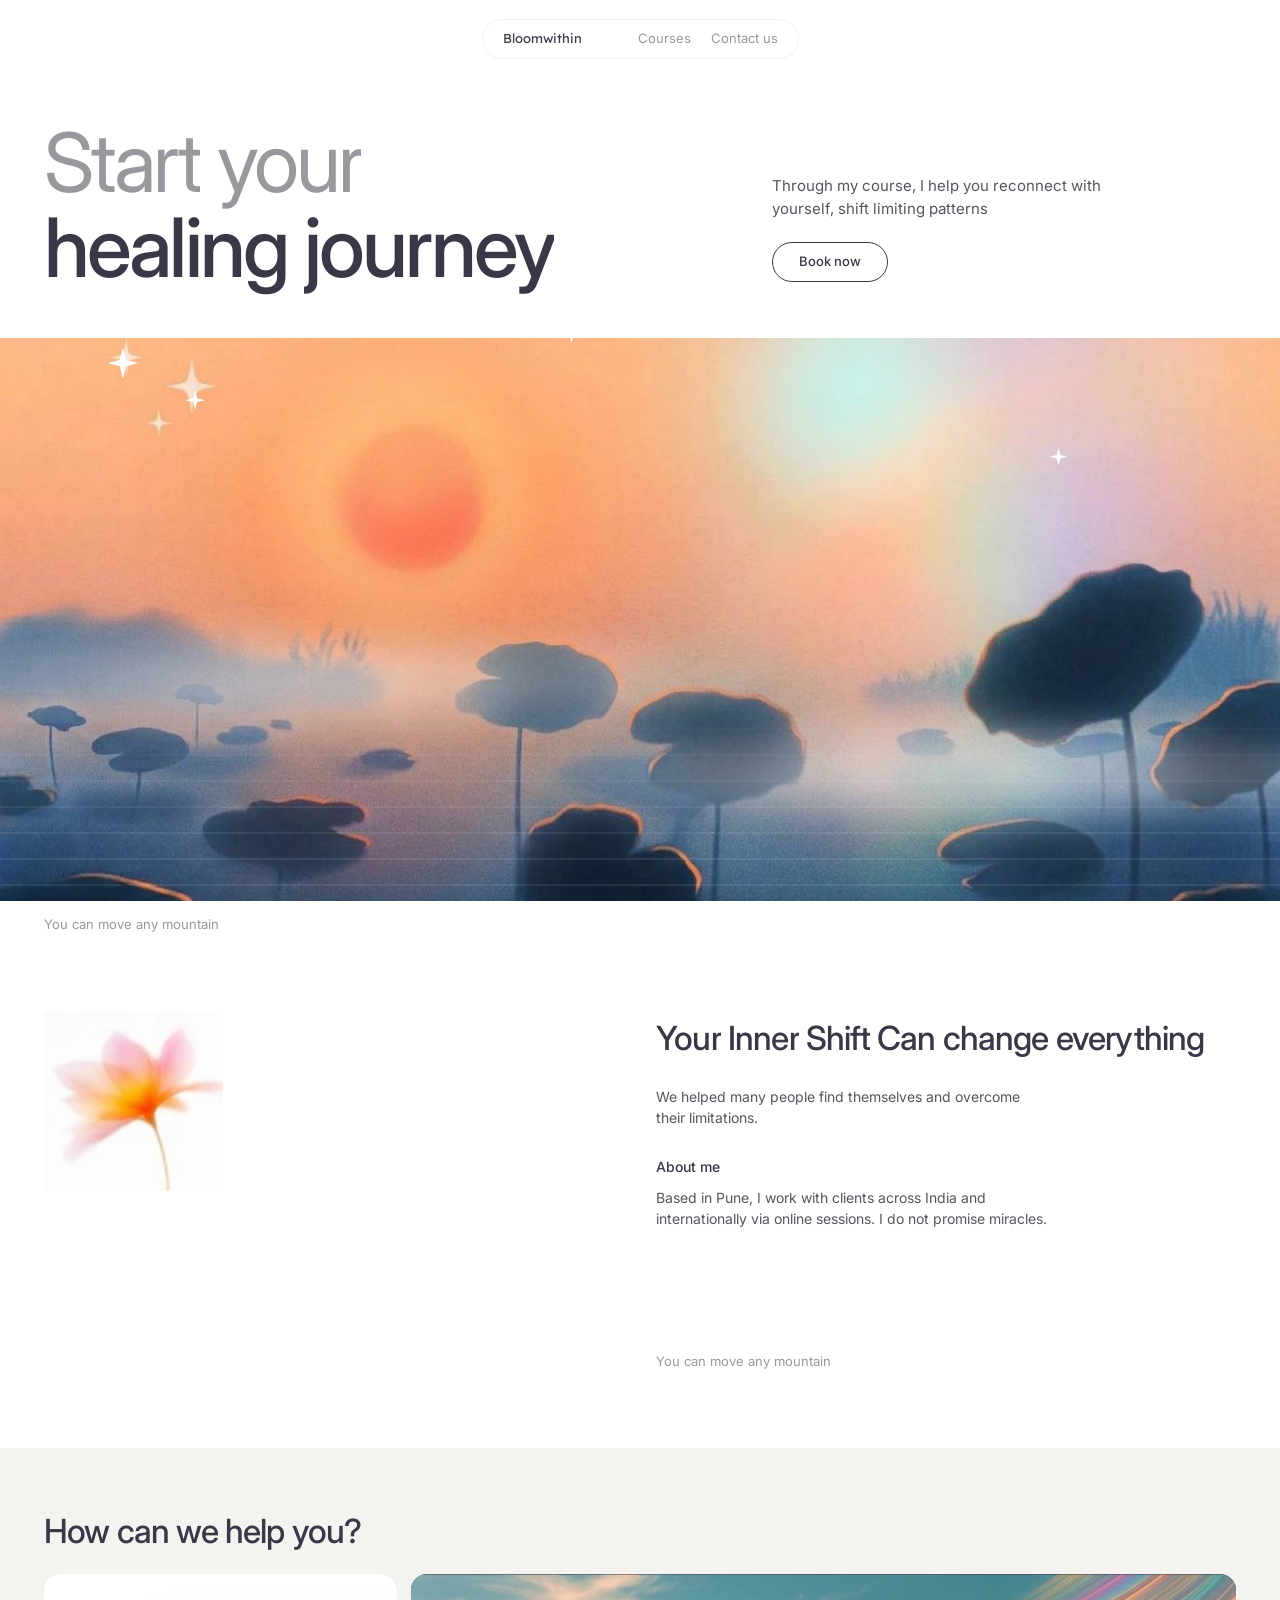
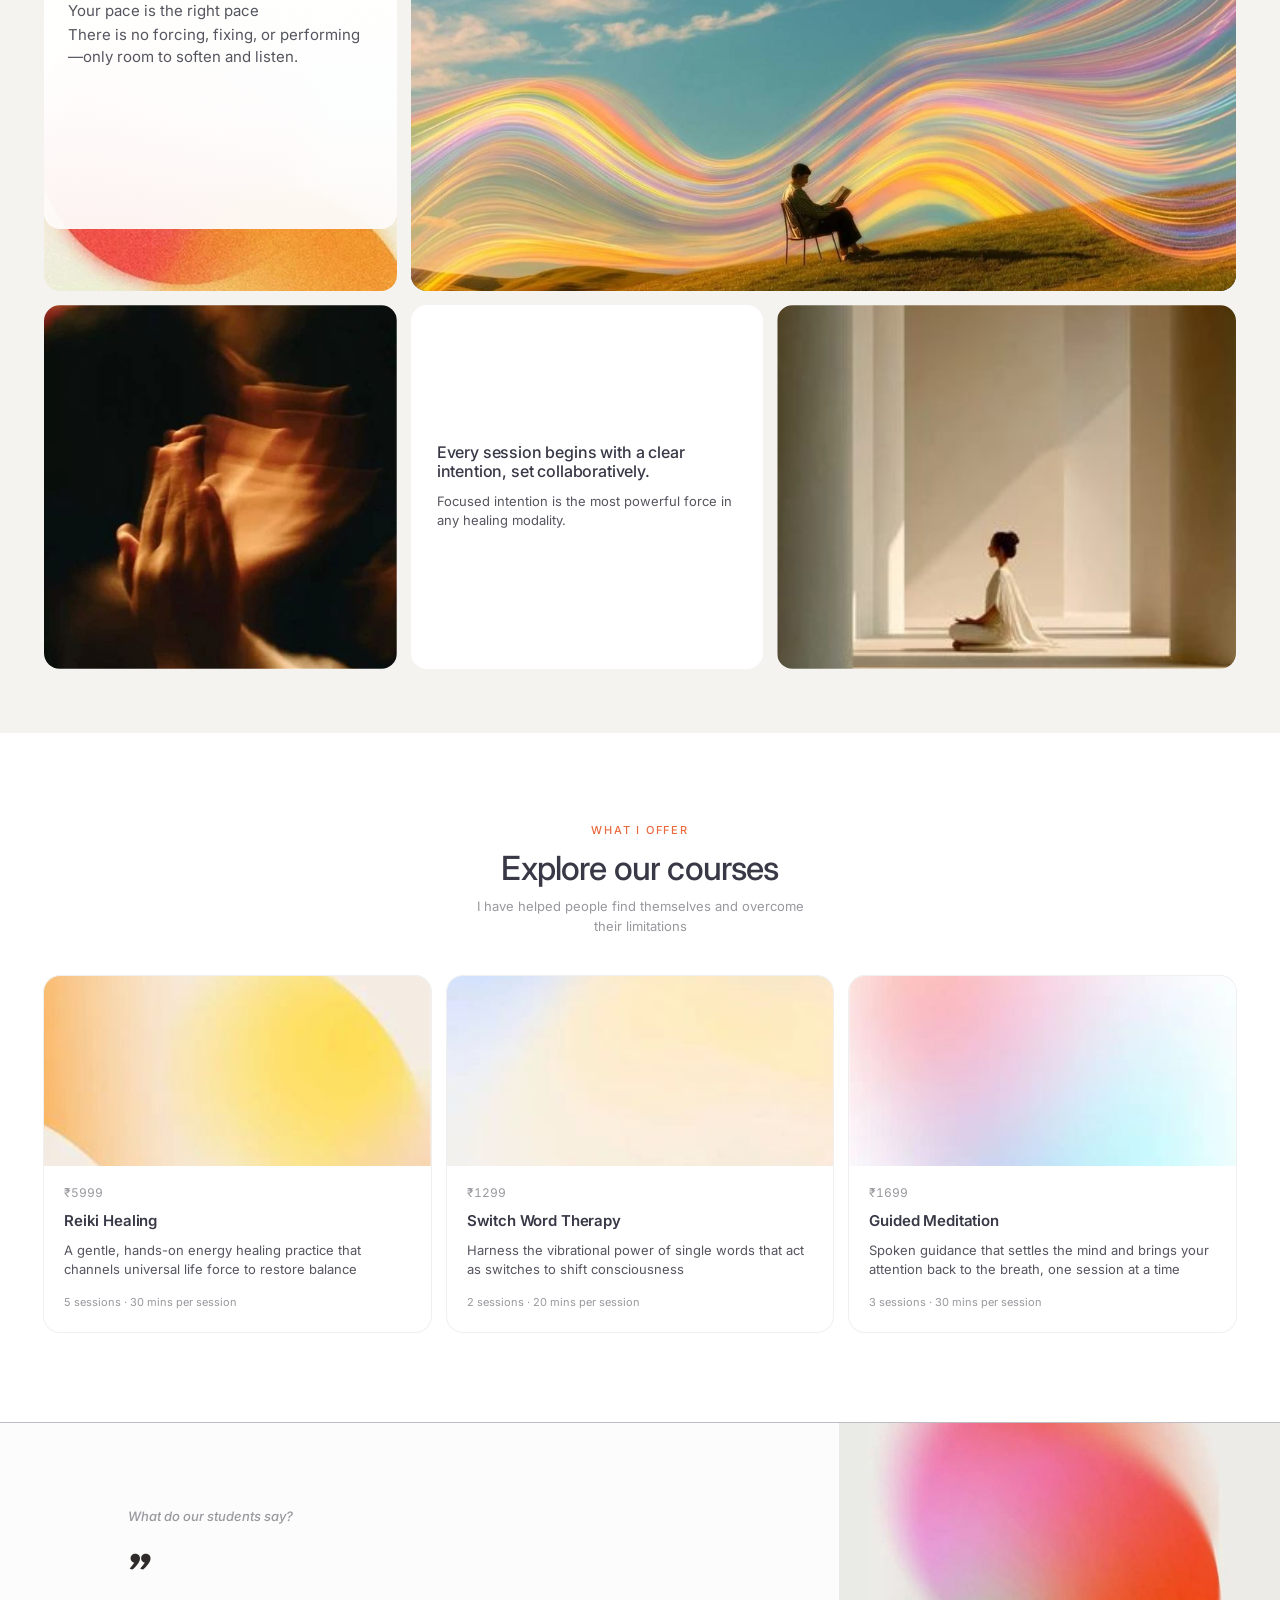
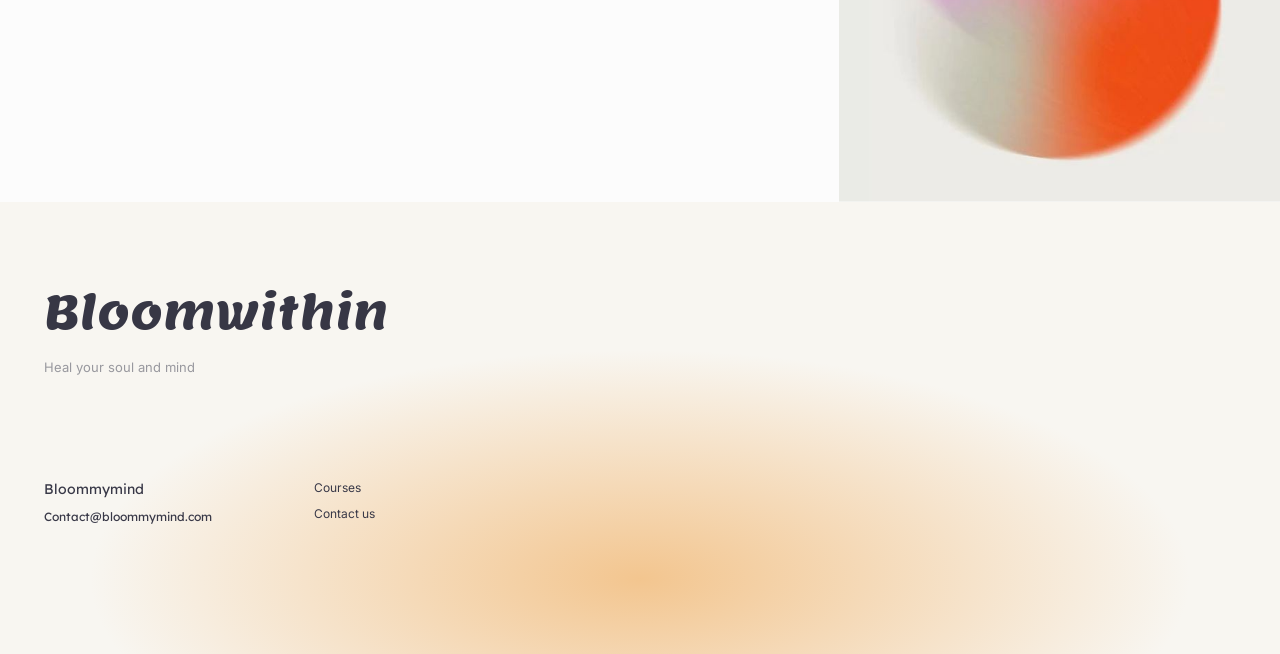
==== index.html @ 1a81315e "Add files via upload" ====
<!doctype html>
<html lang="en">
<head><meta charset="utf-8"><meta name="viewport" content="width=device-width, initial-scale=1, viewport-fit=cover">
<title>Bloomwithin</title>
<meta name="claude:viewport-fit-sides" content="cover">
<link rel="preconnect" href="https://fonts.googleapis.com">
<link rel="preconnect" href="https://fonts.gstatic.com" crossorigin>
<link rel="stylesheet" href="https://fonts.googleapis.com/css2?family=Inter:ital,wght@0,300..700;1,300..700&family=Lexend:wght@400;500&family=Lemon&family=Lily+Script+One&display=swap">
<style>
/* Layout: airy single-column editorial flow. Full-bleed hero art, a grey bento band, three gradient course cards, cream footer with a peach glow. Two views (Home, Courses) switched by hash. */
:root {
  --bg: #ffffff;
  --ink: #383847;
  --muted: #98989e;
  --link: #0099ff;
  --band: #f4f3f0;
  --cream: #f8f6f1;
  --line: #d9d8d4;
  --accent: #ea6a3f;
  --glow: #f2bd7e;
  --sans: "Inter", "Helvetica Neue", Arial, sans-serif;
  --lex: "Lexend", "Inter", Arial, sans-serif;
  --logo: "Lemon", "Lexend", Georgia, serif;
  --script: "Lily Script One", Georgia, serif;
  --ease: cubic-bezier(.2, .7, .1, 1);
  color-scheme: light;
}
* { box-sizing: border-box; }
html { scroll-behavior: smooth; }
body {
  margin: 0;
  background: var(--bg);
  color: var(--ink);
  font-family: var(--sans);
  font-size: 16px;
  line-height: 1.5;
  overflow-x: hidden;
  -webkit-font-smoothing: antialiased;
}
body::before { content: ""; position: fixed; inset: 0 0 auto; height: env(safe-area-inset-top, 0px); z-index: 60; background: var(--bg); }
a { color: inherit; text-decoration: none; }
img { display: block; max-width: 100%; }
h1, h2, h3, p { margin: 0; }
:focus-visible { outline: 2px solid var(--accent); outline-offset: 3px; border-radius: 6px; }

.wrap {
  width: 100%;
  max-width: 1280px;
  margin: 0 auto;
  padding-left: max(clamp(16px, 4vw, 44px), env(safe-area-inset-left, 0px));
  padding-right: max(clamp(16px, 4vw, 44px), env(safe-area-inset-right, 0px));
}

/* ---------- Nav ---------- */
.nav {
  position: sticky;
  top: calc(env(safe-area-inset-top, 0px) + 10px);
  z-index: 50;
  display: flex;
  justify-content: center;
  padding: 10px max(16px, env(safe-area-inset-left, 0px)) 0 max(16px, env(safe-area-inset-right, 0px));
  pointer-events: none;
}
.nav-in {
  pointer-events: auto;
  display: flex;
  align-items: center;
  gap: clamp(20px, 5vw, 56px);
  padding: 9px 20px;
  border-radius: 999px;
  background: rgba(255, 255, 255, .82);
  backdrop-filter: blur(14px);
  -webkit-backdrop-filter: blur(14px);
  box-shadow: 0 0 0 1px rgba(35, 35, 47, .06);
  font-size: 13px;
}
.logo { font-family: var(--lex); font-weight: 400; letter-spacing: 0; }
.nav nav { display: flex; gap: 20px; }
.nav nav a { color: var(--muted); transition: color .3s; }
.nav nav a:hover, .nav nav a[aria-current="page"] { color: var(--link); }

/* ---------- Type ---------- */
.h-hero { font-size: clamp(2.6rem, 6.4vw, 5.4rem); line-height: 1.04; letter-spacing: -.035em; font-weight: 500; }
.h-hero span.line { display: block; }
.h-hero .soft { font-weight: 400; color: var(--muted); }
.h-sec { font-size: clamp(1.5rem, 2.6vw, 2.2rem); line-height: 1.15; letter-spacing: -.025em; font-weight: 500; }
.h-mid { font-size: clamp(1.25rem, 1.9vw, 1.6rem); line-height: 1.2; letter-spacing: -.02em; font-weight: 500; }
.small { font-size: 13px; color: var(--muted); }
.eyebrow { font-size: 11px; letter-spacing: .16em; text-transform: uppercase; color: var(--accent); font-weight: 500; }
.lede { font-size: 15px; color: #55555f; max-width: 38ch; }

.pill {
  display: inline-flex;
  align-items: center;
  justify-content: center;
  padding: 9px 26px;
  border: 1px solid var(--ink);
  border-radius: 999px;
  font-size: 13px;
  font-weight: 500;
  background: transparent;
  color: var(--ink);
  font-family: inherit;
  cursor: pointer;
  transition: background .35s var(--ease), color .35s var(--ease), border-color .35s var(--ease);
}
.pill:hover { background: var(--ink); color: #fff; }

/* ---------- Hero ---------- */
.hero { padding-top: clamp(28px, 6vw, 72px); padding-bottom: clamp(28px, 4vw, 48px); }
.hero-top { display: grid; grid-template-columns: minmax(0, 1.5fr) minmax(0, 1fr); gap: 32px; align-items: end; }
.hero-side { display: flex; flex-direction: column; align-items: flex-start; gap: 22px; padding-bottom: 8px; }
.hero-img { height: clamp(260px, 44vw, 600px); }
.hero-img img, .fill { width: 100%; height: 100%; object-fit: cover; }
.mountain { padding-top: 14px; }

/* ---------- Inner shift ---------- */
.shift { padding-block: clamp(36px, 6vw, 80px); }
.shift-grid { display: grid; grid-template-columns: minmax(0, 1fr) minmax(0, 1fr); gap: 32px; min-height: 360px; }
.shift-left { display: flex; flex-direction: column; justify-content: space-between; gap: 24px; }
.flower { width: clamp(110px, 14vw, 180px); mix-blend-mode: multiply; }
.shift-right { display: flex; flex-direction: column; gap: 28px; padding-top: 8px; }
.shift-right .block { display: flex; flex-direction: column; gap: 10px; }
.shift-right .block p { font-size: 14px; color: #55555f; max-width: 46ch; }
.shift-right .label { font-size: 14px; font-weight: 500; }
.shift-end { margin-top: auto; text-align: left; }

/* ---------- Bento ---------- */
.band { background: var(--band); padding-block: clamp(36px, 5vw, 72px); }
.band .h-sec { margin-bottom: 24px; }
.bento { display: grid; grid-template-columns: minmax(0, 1fr) minmax(0, 1fr) minmax(0, 1.3fr); gap: 14px; }
.card { position: relative; border-radius: 16px; overflow: hidden; background: #fff; }
.card-pace { aspect-ratio: 98 / 88; background: var(--band); }
.card-pace .bgimg { position: absolute; inset: 0; width: 100%; height: 100%; object-fit: cover; object-position: center 13%; }
.card-pace .panel { position: absolute; inset: 0 0 62px 0; padding: 26px 24px; display: flex; flex-direction: column; gap: 2px; border-radius: 0 0 16px 16px; background: linear-gradient(180deg, #fffffd 0%, rgba(255, 255, 255, .97) 55%, rgba(253, 250, 248, .96) 100%); }
.card-pace .panel h3, .card-pace .panel p { font-size: 15px; line-height: 1.45; font-weight: 400; letter-spacing: 0; color: #55555f; }
.card-text .h-mid { font-size: 1rem; letter-spacing: -.01em; }
.card-text p { font-size: 13px; color: #55555f; }
.card-vid { grid-column: span 2; background: var(--ink); }
.card-vid img.fill, .card-photo img.fill { position: absolute; inset: 0; }
.swap img.alt { clip-path: circle(0% at var(--x, 50%) var(--y, 50%)); transform: scale(1.08); transition: clip-path 1s var(--ease), transform 1.6s var(--ease); }
.swap.on img.alt { clip-path: circle(150% at var(--x, 50%) var(--y, 50%)); transform: none; }
@media (hover: hover) { .swap:hover img.alt { clip-path: circle(150% at var(--x, 50%) var(--y, 50%)); transform: none; } }
.card-photo { aspect-ratio: 98 / 101; }
.card-photo.card-sit { aspect-ratio: auto; }
.card-sit img.fill { object-position: center 82%; }
.card-text { padding: 26px; display: flex; flex-direction: column; justify-content: center; gap: 10px; }

/* ---------- Offer ---------- */
.offer { padding-block: clamp(44px, 7vw, 96px); text-align: center; }
.offer-head { display: flex; flex-direction: column; align-items: center; gap: 10px; margin-bottom: 40px; }
.offer-head .small { max-width: 44ch; }
.cards { display: grid; grid-template-columns: repeat(3, minmax(0, 1fr)); gap: 16px; text-align: left; }
.course { display: flex; flex-direction: column; border-radius: 16px; background: #fff; box-shadow: 0 0 0 1px rgba(35, 35, 47, .07); overflow: hidden; transition: transform .6s var(--ease), box-shadow .6s var(--ease); }
.course:hover { transform: translateY(-6px); box-shadow: 0 0 0 1px rgba(35, 35, 47, .07), 0 22px 40px -22px rgba(35, 35, 47, .35); }
.course .cimg { height: 190px; }
.course .cbody { padding: 18px 20px 22px; display: flex; flex-direction: column; gap: 8px; }
.price { font-size: 12px; color: var(--muted); font-variant-numeric: tabular-nums; }
.course h3 { font-size: 15px; font-weight: 600; letter-spacing: -.01em; }
.course p { font-size: 13px; color: #55555f; }
.course .meta { font-size: 11px; color: var(--muted); margin-top: 6px; }

/* ---------- Students ---------- */
.students { display: grid; grid-template-columns: minmax(0, 1.9fr) minmax(0, 1fr); min-height: 380px; border-top: 1px solid #bdbcc4; background: #fcfcfc; }
.stu-left { display: flex; flex-direction: column; align-items: flex-start; gap: 34px; padding: 84px 24px 48px max(clamp(16px, 10vw, 150px), env(safe-area-inset-left, 0px)); }
.stu-label { font-size: 13px; font-style: italic; font-weight: 500; letter-spacing: 0; color: var(--muted); }
.qmark { font-family: var(--script); font-style: normal; font-weight: 400; font-size: 56px; line-height: .7; color: #302b2b; }
.stu-img { position: relative; min-height: 260px; }
.stu-img img { position: absolute; inset: 0; object-position: 70% 65%; }

/* ---------- Courses page ---------- */
.c-head { padding-block: clamp(36px, 6vw, 80px) clamp(24px, 4vw, 48px); display: grid; grid-template-columns: minmax(0, 1.5fr) minmax(0, 1fr); gap: 32px; align-items: end; }
.row { display: grid; grid-template-columns: minmax(0, 1fr) minmax(0, 1fr); gap: clamp(24px, 5vw, 72px); align-items: stretch; padding-left: max(clamp(16px, 4vw, 44px), env(safe-area-inset-left, 0px), calc((100% - 1280px) / 2 + clamp(16px, 4vw, 44px))); border-top: 1px solid var(--line); }
.row-text { display: flex; flex-direction: column; justify-content: center; align-items: flex-start; gap: 18px; padding-block: clamp(32px, 5vw, 64px); }
.row-text .h-sec { font-size: clamp(1.8rem, 3.4vw, 3rem); }
.row-text p { font-size: 15px; color: #55555f; max-width: 44ch; }
.facts { display: grid; grid-template-columns: auto 1fr; gap: 6px 22px; font-size: 13px; margin: 4px 0 6px; }
.facts dt { color: var(--muted); }
.facts dd { margin: 0; font-variant-numeric: tabular-nums; }
.row-img { position: relative; min-height: clamp(300px, 36vw, 480px); }
.row-img img { position: absolute; inset: 0; }
.ready { padding-block: clamp(48px, 7vw, 100px) clamp(40px, 6vw, 80px); }
.ready-top { display: flex; justify-content: space-between; align-items: flex-end; gap: 24px; margin-bottom: 22px; }
.ready-top .small { max-width: 34ch; color: #55555f; }
.ready-img { height: clamp(220px, 34vw, 440px); border-radius: 20px; }

/* ---------- Footer ---------- */
.foot { position: relative; background: var(--cream); overflow: hidden; padding-block: clamp(44px, 6vw, 80px) 0; }
.foot::after { content: ""; position: absolute; left: 50%; bottom: -34%; width: min(1100px, 120%); aspect-ratio: 2.4 / 1; transform: translateX(-50%); background: radial-gradient(closest-side, var(--glow), rgba(242, 189, 126, 0)); opacity: .85; pointer-events: none; }
.foot .wrap { position: relative; z-index: 1; }
.foot-logo { font-family: var(--logo); font-style: normal; font-weight: 400; font-size: clamp(2rem, 3.6vw, 3rem); letter-spacing: 0; color: #373745; }
.foot p.tag { font-size: 13px; margin-top: 10px; }
.foot-cols { display: flex; flex-wrap: wrap; gap: 20px clamp(40px, 8vw, 120px); padding-block: clamp(48px, 8vw, 110px) clamp(70px, 10vw, 130px); font-size: 12px; }
.foot-cols > div { display: flex; flex-direction: column; gap: 8px; min-width: 0; }
.foot-cols .t { font-size: 14px; font-weight: 400; }
.foot-cols .t, .foot-cols a.mail { font-family: var(--lex); }
.foot-cols a { transition: color .3s; overflow-wrap: anywhere; }
.foot-cols a:hover { color: var(--accent); }

/* ---------- Views ---------- */
.view[hidden] { display: none !important; }

/* ---------- Text reveal ---------- */
.w { display: inline-block; overflow: hidden; vertical-align: top; padding-bottom: .16em; margin-bottom: -.16em; }
.wi { display: inline-block; }
.js [data-split] .wi { transform: translateY(115%); transition: transform 1s var(--ease); transition-delay: min(calc(var(--i, 0) * 45ms), 900ms); }
.js [data-split].in .wi { transform: none; }

/* ---------- Fade up ---------- */
.js .fade { opacity: 0; transform: translateY(18px); transition: opacity .9s var(--ease), transform .9s var(--ease); transition-delay: var(--d, 0s); }
.js .fade.in { opacity: 1; transform: none; }

/* ---------- Image appear ---------- */
.imgr { overflow: hidden; }
.js .imgr img.rv { clip-path: inset(0 0 100% 0); transform: scale(1.28); transition: clip-path 1.3s var(--ease), transform 1.8s var(--ease); transition-delay: var(--d, 0s); }
.js .imgr.in img.rv { clip-path: inset(0 0 0 0); transform: none; }


/* ---------- Living hero ---------- */
.hero-live { container-type: size; position: relative; background: #e8a67f; }
.hero-live .art { position: absolute; left: 0; top: 0; width: 100%; height: 100%; transform-origin: 31% 33%; animation: artDrift 26s ease-in-out infinite alternate; will-change: transform; }
@supports (width: 1cqw) {
  .hero-live .art { width: max(100cqw, 179.17cqh); height: auto; aspect-ratio: 1376 / 768; left: calc((100cqw - max(100cqw, 179.17cqh)) / 2); top: calc((100cqh - max(100cqw, 179.17cqh) * .5581) / 2); }
}
.hero-live .art > img { width: 100%; height: 100%; object-fit: cover; }
.hero-live .art > i { position: absolute; display: block; pointer-events: none; }
.sun-glow { left: 31%; top: 33%; width: 24%; aspect-ratio: 1; border-radius: 50%; background: radial-gradient(circle, rgba(255, 112, 62, .8) 0, rgba(255, 146, 86, .36) 36%, rgba(255, 160, 100, 0) 68%); mix-blend-mode: screen; transform: translate(-50%, -50%); animation: sunPulse 5.5s ease-in-out infinite; }
.bloom { left: 67%; top: 17%; width: 24%; aspect-ratio: 1; border-radius: 50%; background: radial-gradient(circle, rgba(120, 255, 226, .5) 0, rgba(255, 150, 220, .25) 42%, rgba(255, 150, 220, 0) 70%); mix-blend-mode: screen; transform: translate(-50%, -50%); animation: bloomShift 15s ease-in-out infinite alternate; }
.mist { left: -12%; width: 74%; height: 17%; border-radius: 50%; background: radial-gradient(closest-side, rgba(255, 232, 214, .6), rgba(255, 232, 214, 0)); filter: blur(14px); mix-blend-mode: screen; }
.mist.m1 { top: 50%; animation: mistA 22s ease-in-out infinite alternate; }
.mist.m2 { top: 63%; left: 38%; animation: mistB 30s ease-in-out infinite alternate; }
.shimmer { left: 0; bottom: 0; width: 100%; height: 40%; background: repeating-linear-gradient(180deg, rgba(255, 255, 255, 0) 0 11px, rgba(255, 255, 255, .09) 11px 13px, rgba(255, 255, 255, 0) 13px 26px); -webkit-mask-image: linear-gradient(transparent, #000 55%); mask-image: linear-gradient(transparent, #000 55%); animation: shimmerMove 6s linear infinite; }
.spark { width: 2.4%; aspect-ratio: 1; background: #fff; clip-path: polygon(50% 0, 60% 40%, 100% 50%, 60% 60%, 50% 100%, 40% 60%, 0 50%, 40% 40%); animation: twinkle 3.6s ease-in-out infinite; }
.spark.sp1 { left: 8.4%; top: 12%; }
.spark.sp2 { left: 14.5%; top: 18%; width: 1.5%; animation-delay: -1.2s; }
.spark.sp3 { left: 44%; top: 9%; width: 1.3%; animation-delay: -2.2s; }
.spark.sp4 { left: 82%; top: 26%; width: 1.4%; animation-delay: -.7s; }
.fly { position: absolute; display: block; pointer-events: none; width: var(--s, 4px); height: var(--s, 4px); border-radius: 50%; background: rgba(255, 238, 204, .95); box-shadow: 0 0 9px 2px rgba(255, 214, 160, .7); opacity: 0; animation: floatUp 10s linear infinite; }
@keyframes artDrift { from { transform: scale(1.02) translate3d(0, 0, 0); } to { transform: scale(1.09) translate3d(-1.2%, .8%, 0); } }
@keyframes sunPulse { 0%, 100% { opacity: .5; transform: translate(-50%, -50%) scale(.88); } 50% { opacity: .95; transform: translate(-50%, -50%) scale(1.25); } }
@keyframes bloomShift { from { opacity: .35; transform: translate(-50%, -50%) scale(.9); filter: hue-rotate(0deg); } to { opacity: .8; transform: translate(-50%, -50%) scale(1.2); filter: hue-rotate(70deg); } }
@keyframes mistA { from { transform: translateX(0); } to { transform: translateX(42%); } }
@keyframes mistB { from { transform: translateX(0); } to { transform: translateX(-58%); } }
@keyframes shimmerMove { from { background-position: 0 0; } to { background-position: 0 26px; } }
@keyframes twinkle { 0%, 100% { opacity: .1; transform: scale(.35) rotate(0deg); } 50% { opacity: 1; transform: scale(1) rotate(25deg); } }
@keyframes floatUp { 0% { opacity: 0; transform: translate3d(0, 0, 0); } 15% { opacity: .9; } 85% { opacity: .6; } 100% { opacity: 0; transform: translate3d(34px, -130px, 0); } }

/* ---------- Custom cursor ---------- */
.cur { position: fixed; left: 0; top: 0; z-index: 9999; pointer-events: none; opacity: 0; transition: opacity .3s; will-change: transform; }
.cur i { display: block; border-radius: 50%; transition: transform .45s var(--ease), background-color .3s, border-color .3s; }
.cur-dot i { width: 16px; height: 16px; background: var(--accent); }
.cur-on .cur { opacity: 1; }
.cur-link .cur-dot i { transform: scale(2.6); background: rgba(234, 106, 63, .38); }
.cur-media .cur-dot i { transform: scale(4.6); background: rgba(234, 106, 63, .28); }
.cur-down .cur-dot i { transform: scale(.7); }
.has-cursor, .has-cursor * { cursor: none !important; }

@media (max-width: 860px) {
  .hero-top, .c-head { grid-template-columns: minmax(0, 1fr); gap: 22px; }
  .shift-grid { grid-template-columns: minmax(0, 1fr); min-height: 0; }
  .shift-left { flex-direction: row; align-items: flex-end; order: 2; }
  .bento { grid-template-columns: minmax(0, 1fr); }
  .card-vid { grid-column: auto; min-height: 220px; }
  .card-pace, .card-photo, .card-photo.card-sit { aspect-ratio: auto; min-height: 280px; }
  .card-text { min-height: 0; }
  .cards, .quotes { grid-template-columns: minmax(0, 1fr); }
  .course .cimg { height: 220px; }
  .row { grid-template-columns: minmax(0, 1fr); gap: 0; padding-left: 0; }
  .row-text { padding-inline: max(16px, env(safe-area-inset-left, 0px)) max(16px, env(safe-area-inset-right, 0px)); }
  .row-img { order: -1; min-height: 260px; }
  .ready-top { flex-direction: column; align-items: flex-start; }
  .students { grid-template-columns: minmax(0, 1fr); min-height: 0; }
  .stu-left { padding: 40px max(16px, env(safe-area-inset-right, 0px)) 32px max(16px, env(safe-area-inset-left, 0px)); gap: 20px; }
  .stu-img { min-height: 240px; }
}
@media (prefers-reduced-motion: reduce) {
  html { scroll-behavior: auto; }
  .hero-live .art, .hero-live .art > i { animation: none !important; }
  .fly { display: none; }
  .js [data-split] .wi, .js .fade, .js .imgr img.rv { transform: none !important; opacity: 1 !important; clip-path: none !important; transition: none !important; }
}
</style>

</head>
<body>
<header class="nav">
  <div class="nav-in">
    <a class="logo" href="#home" data-route="home">Bloomwithin</a>
    <nav aria-label="Main">
      <a href="#courses" data-route="courses">Courses</a>
      <a href="#contact" data-contact>Contact us</a>
    </nav>
  </div>
</header>

<main>
<!-- ================= HOME ================= -->
<div class="view" id="view-home">
  <section class="hero wrap">
    <div class="hero-top">
      <h1 class="h-hero" data-split><span class="line soft">Start your</span><span class="line">healing journey</span></h1>
      <div class="hero-side fade" style="--d:.5s">
        <p class="lede">Through my course, I help you reconnect with yourself, shift limiting patterns</p>
        <a class="pill" href="#courses" data-route="courses">Book now</a>
      </div>
    </div>
  </section>

  <div class="hero-img hero-live imgr">
    <div class="art">
      <img class="rv" data-k="hero" alt="A glowing orange sun over a misty lake of dark lotus leaves">
      <i class="sun-glow"></i>
      <i class="bloom"></i>
      <i class="mist m1"></i><i class="mist m2"></i>
      <i class="shimmer"></i>
      <i class="spark sp1"></i><i class="spark sp2"></i><i class="spark sp3"></i><i class="spark sp4"></i>
    </div>
  </div>

  <div class="wrap"><p class="small mountain fade">You can move any mountain</p></div>

  <section class="shift wrap">
    <div class="shift-grid">
      <div class="shift-left">
        <img class="flower fade" data-k="flower" alt="A soft pink and orange lotus flower">
      </div>
      <div class="shift-right">
        <h2 class="h-sec" data-split>Your Inner Shift Can change everything</h2>
        <p class="small fade" style="font-size:14px;color:#55555f;max-width:44ch">We helped many people find themselves and overcome their limitations.</p>
        <div class="block fade">
          <span class="label">About me</span>
          <p>Based in Pune, I work with clients across India and internationally via online sessions. I do not promise miracles.</p>
        </div>
        <p class="small shift-end fade">You can move any mountain</p>
      </div>
    </div>
  </section>

  <section class="band">
    <div class="wrap">
      <h2 class="h-sec" data-split>How can we help you?</h2>
      <div class="bento">
        <article class="card card-pace imgr-host fade">
          <img class="bgimg" data-k="grad" alt="">
          <div class="panel">
            <h3>Your pace is the right pace</h3>
            <p>There is no forcing, fixing, or performing—only room to soften and listen.</p>
          </div>
        </article>
        <div class="card card-vid swap imgr" style="--d:.1s"><img class="rv fill" data-k="waves" alt="A person reading in a chair on a green hill beneath ribbons of colour in the sky"><img class="fill alt" data-k="sea" alt="A lone figure on a green headland above a deep blue sea with birds in flight"></div>
        <div class="card card-photo imgr"><img class="rv fill" data-k="hands" alt="Blurred hands pressed together in prayer, lit in amber"></div>
        <article class="card card-text fade" style="--d:.1s">
          <h3 class="h-mid">Every session begins with a clear intention, set collaboratively.</h3>
          <p>Focused intention is the most powerful force in any healing modality.</p>
        </article>
        <div class="card card-photo card-sit imgr" style="--d:.2s"><img class="rv fill" data-k="sit" alt="A person sitting quietly in a sunlit, empty room"></div>
      </div>
    </div>
  </section>

  <section class="offer wrap">
    <div class="offer-head">
      <span class="eyebrow fade">What I offer</span>
      <h2 class="h-sec" data-split>Explore our courses</h2>
      <p class="small fade">I have helped people find themselves and overcome their limitations</p>
    </div>
    <div class="cards">
      <a class="course fade" href="#courses" data-route="courses">
        <div class="cimg imgr"><img class="rv fill" data-k="g1" alt=""></div>
        <div class="cbody">
          <span class="price">₹5999</span>
          <h3>Reiki Healing</h3>
          <p>A gentle, hands-on energy healing practice that channels universal life force to restore balance</p>
          <span class="meta">5 sessions · 30 mins per session</span>
        </div>
      </a>
      <a class="course fade" href="#courses" data-route="courses" style="--d:.1s">
        <div class="cimg imgr" style="--d:.1s"><img class="rv fill" data-k="g2" alt=""></div>
        <div class="cbody">
          <span class="price">₹1299</span>
          <h3>Switch Word Therapy</h3>
          <p>Harness the vibrational power of single words that act as switches to shift consciousness</p>
          <span class="meta">2 sessions · 20 mins per session</span>
        </div>
      </a>
      <a class="course fade" href="#courses" data-route="courses" style="--d:.2s">
        <div class="cimg imgr" style="--d:.2s"><img class="rv fill" data-k="g3" alt=""></div>
        <div class="cbody">
          <span class="price">₹1699</span>
          <h3>Guided Meditation</h3>
          <p>Spoken guidance that settles the mind and brings your attention back to the breath, one session at a time</p>
          <span class="meta">3 sessions · 30 mins per session</span>
        </div>
      </a>
    </div>
  </section>

  <section class="students">
    <div class="stu-left">
      <h2 class="stu-label" data-split>What do our students say?</h2>
      <span class="qmark fade" aria-hidden="true">”</span>
    </div>
    <div class="stu-img imgr"><img class="rv fill" data-k="orb" alt="" ></div>
  </section>
</div>

<!-- ================= COURSES ================= -->
<div class="view" id="view-courses" hidden>
  <section class="c-head wrap">
    <h1 class="h-hero" data-split><span class="line soft">Explore</span><span class="line">our courses</span></h1>
    <p class="lede fade" style="--d:.4s">I have helped people find themselves and overcome their limitations</p>
  </section>

  <article class="row">
    <div class="row-text">
      <span class="eyebrow fade">₹5999</span>
      <h2 class="h-sec" data-split>Reiki Healing</h2>
      <p class="fade">A gentle, hands-on energy healing practice that channels universal life force to restore balance.</p>
      <dl class="facts fade"><dt>Format</dt><dd>Online, Google Meet call</dd><dt>Sessions</dt><dd>5 sessions · 30 mins per session</dd></dl>
      <a class="pill fade" href="#contact" data-contact>Book now</a>
    </div>
    <div class="row-img imgr"><img class="rv fill" data-k="hands" alt="Blurred hands pressed together in prayer, lit in amber"></div>
  </article>

  <article class="row">
    <div class="row-text">
      <span class="eyebrow fade">₹1299</span>
      <h2 class="h-sec" data-split>Switch Word Therapy</h2>
      <p class="fade">Harness the vibrational power of single words that act as switches to shift consciousness.</p>
      <dl class="facts fade"><dt>Format</dt><dd>Online, Google Meet call</dd><dt>Sessions</dt><dd>2 sessions · 20 mins per session</dd></dl>
      <a class="pill fade" href="#contact" data-contact>Book now</a>
    </div>
    <div class="row-img imgr"><img class="rv fill" data-k="lake" alt="A figure meditating on a still lake at dusk with a mountain behind"></div>
  </article>

  <article class="row">
    <div class="row-text">
      <span class="eyebrow fade">₹1699</span>
      <h2 class="h-sec" data-split>Guided Meditation</h2>
      <p class="fade">Spoken guidance that settles the mind and brings your attention back to the breath, one session at a time.</p>
      <dl class="facts fade"><dt>Format</dt><dd>Online, Google Meet call</dd><dt>Sessions</dt><dd>3 sessions · 30 mins per session</dd></dl>
      <a class="pill fade" href="#contact" data-contact>Book now</a>
    </div>
    <div class="row-img imgr"><img class="rv fill" data-k="woman" alt="A woman in white sitting cross-legged in a beam of window light" style="object-position:center 30%"></div>
  </article>

  <section class="ready wrap">
    <div class="ready-top">
      <h2 class="h-mid" data-split style="font-size:1.1rem">Ready to begin?</h2>
      <p class="small fade">It is remembering the steadiness, intuition, and wholeness that already live within you.</p>
    </div>
    <div class="ready-img imgr"><img class="rv fill" data-k="hill" alt="A green hill under a blue sky with iridescent clouds" style="object-position:center 58%"></div>
  </section>
</div>
</main>

<footer class="foot" id="contact">
  <div class="wrap">
    <div class="foot-logo fade">Bloomwithin</div>
    <p class="tag small fade" style="--d:.1s">Heal your soul and mind</p>
    <div class="foot-cols">
      <div class="fade">
        <span class="t">Bloommymind</span>
        <a class="mail" href="mailto:Contact@bloommymind.com">Contact@bloommymind.com</a>
      </div>
      <div class="fade" style="--d:.1s">
        <a href="#courses" data-route="courses">Courses</a>
        <a href="#contact" data-contact>Contact us</a>
      </div>
    </div>
  </div>
</footer>

<div class="cur cur-dot" aria-hidden="true"><i></i></div>

<script>
(function () {
  var root = document.documentElement;
  var reduce = window.matchMedia('(prefers-reduced-motion: reduce)').matches;
  var IMG = {"hero": "[data-uri]", "flower": "[data-uri]", "grad": "[data-uri]", "waves": "[data-uri]", "hands": "[data-uri]", "sit": "[data-uri]", "g1": "[data-uri]", "g2": "[data-uri]", "g3": "[data-uri]", "lake": "[data-uri]", "woman": "[data-uri]", "hill": "[data-uri]", "orb": "[data-uri]", "sea": "[data-uri]"};

  document.querySelectorAll('img[data-k]').forEach(function (img) { img.src = IMG[img.getAttribute('data-k')] || ''; });
  root.classList.add('js');

  /* ----- split headings into masked words ----- */
  document.querySelectorAll('[data-split]').forEach(function (el) {
    el.setAttribute('aria-label', el.textContent.replace(/\s+/g, ' ').trim());
    var idx = 0;
    (function walk(node) {
      Array.prototype.slice.call(node.childNodes).forEach(function (n) {
        if (n.nodeType === 3) {
          var frag = document.createDocumentFragment();
          n.textContent.split(/(\s+)/).forEach(function (p) {
            if (!p) return;
            if (/^\s+$/.test(p)) { frag.appendChild(document.createTextNode(' ')); return; }
            var w = document.createElement('span'); w.className = 'w'; w.setAttribute('aria-hidden', 'true');
            var i = document.createElement('span'); i.className = 'wi'; i.textContent = p; i.style.setProperty('--i', idx++);
            w.appendChild(i); frag.appendChild(w);
          });
          node.replaceChild(frag, n);
        } else if (n.nodeType === 1) { walk(n); }
      });
    })(el);
  });

  /* ----- scroll reveal ----- */
  var io = null;
  if ('IntersectionObserver' in window) {
    io = new IntersectionObserver(function (entries) {
      entries.forEach(function (e) {
        if (e.isIntersecting) { e.target.classList.add('in'); io.unobserve(e.target); }
      });
    }, { threshold: 0.12, rootMargin: '0px 0px -5% 0px' });
  }
  function arm(scope) {
    scope.querySelectorAll('[data-split], .imgr, .fade').forEach(function (el) {
      el.classList.remove('in');
      if (io && !reduce) io.observe(el); else el.classList.add('in');
    });
  }

  /* ----- views ----- */
  var views = { home: document.getElementById('view-home'), courses: document.getElementById('view-courses') };
  var foot = document.getElementById('contact');
  var current = null;
  function show(name, scrollTop) {
    if (!views[name]) name = 'home';
    if (name !== current) {
      Object.keys(views).forEach(function (k) { views[k].hidden = k !== name; });
      current = name;
      arm(views[name]); arm(foot);
      document.querySelectorAll('.nav nav a[data-route]').forEach(function (a) {
        if (a.getAttribute('data-route') === name) a.setAttribute('aria-current', 'page'); else a.removeAttribute('aria-current');
      });
      document.title = 'Bloomwithin';
    }
    if (scrollTop) window.scrollTo({ top: 0, behavior: 'auto' });
  }
  function toContact() { foot.scrollIntoView({ behavior: reduce ? 'auto' : 'smooth', block: 'end' }); }
  function fromHash() {
    var h = (location.hash || '').replace('#', '');
    if (h === 'contact') { show(current || 'home'); toContact(); }
    else show(h === 'courses' ? 'courses' : 'home', true);
  }
  document.addEventListener('click', function (e) {
    var a = e.target.closest ? e.target.closest('a[data-route], a[data-contact]') : null;
    if (!a) return;
    e.preventDefault();
    if (a.hasAttribute('data-contact')) { toContact(); return; }
    var name = a.getAttribute('data-route');
    try { history.replaceState(null, '', '#' + name); } catch (err) {}
    show(name, true);
  });
  window.addEventListener('hashchange', fromHash);
  fromHash();

  /* ----- image swap on hover (tap on touch) ----- */
  document.querySelectorAll('.swap').forEach(function (card) {
    function point(e) {
      var r = card.getBoundingClientRect();
      card.style.setProperty('--x', ((e.clientX - r.left) / r.width * 100).toFixed(1) + '%');
      card.style.setProperty('--y', ((e.clientY - r.top) / r.height * 100).toFixed(1) + '%');
    }
    card.addEventListener('pointerenter', point);
    card.addEventListener('pointerleave', point);
    card.addEventListener('click', function (e) {
      if (window.matchMedia('(hover: none)').matches) { point(e); card.classList.toggle('on'); }
    });
  });

  /* ----- living hero: drifting pollen ----- */
  var art = document.querySelector('.hero-live .art');
  if (art && !reduce) {
    for (var n = 0; n < 16; n++) {
      var f = document.createElement('i');
      f.className = 'fly';
      f.style.cssText = 'left:' + (4 + Math.random() * 92).toFixed(1) + '%;top:' + (38 + Math.random() * 58).toFixed(1) + '%;--s:' + (2.5 + Math.random() * 3.5).toFixed(1) + 'px;animation-duration:' + (7 + Math.random() * 8).toFixed(1) + 's;animation-delay:-' + (Math.random() * 12).toFixed(1) + 's';
      art.appendChild(f);
    }
  }

  /* ----- custom circle cursor ----- */
  if (window.matchMedia('(hover: hover) and (pointer: fine)').matches) {
    var dot = document.querySelector('.cur-dot');
    var x = -100, y = -100, rx = -100, ry = -100, seen = false;
    root.classList.add('has-cursor');
    window.addEventListener('mousemove', function (e) {
      x = e.clientX; y = e.clientY;
      if (!seen) { seen = true; rx = x; ry = y; root.classList.add('cur-on'); }
    }, { passive: true });
    document.addEventListener('mouseleave', function () { root.classList.remove('cur-on'); seen = false; });
    document.addEventListener('mouseover', function (e) {
      var t = e.target;
      var link = t.closest && t.closest('a, button, .pill');
      var media = !link && t.closest && t.closest('.imgr');
      root.classList.toggle('cur-link', !!link);
      root.classList.toggle('cur-media', !!media);
    });
    window.addEventListener('mousedown', function () { root.classList.add('cur-down'); });
    window.addEventListener('mouseup', function () { root.classList.remove('cur-down'); });
    (function tick() {
      var k = reduce ? 1 : 0.3;
      rx += (x - rx) * k; ry += (y - ry) * k;
      dot.style.transform = 'translate3d(' + rx + 'px,' + ry + 'px,0) translate(-50%,-50%)';
      requestAnimationFrame(tick);
    })();
  }
})();
</script>
</body>
</html>
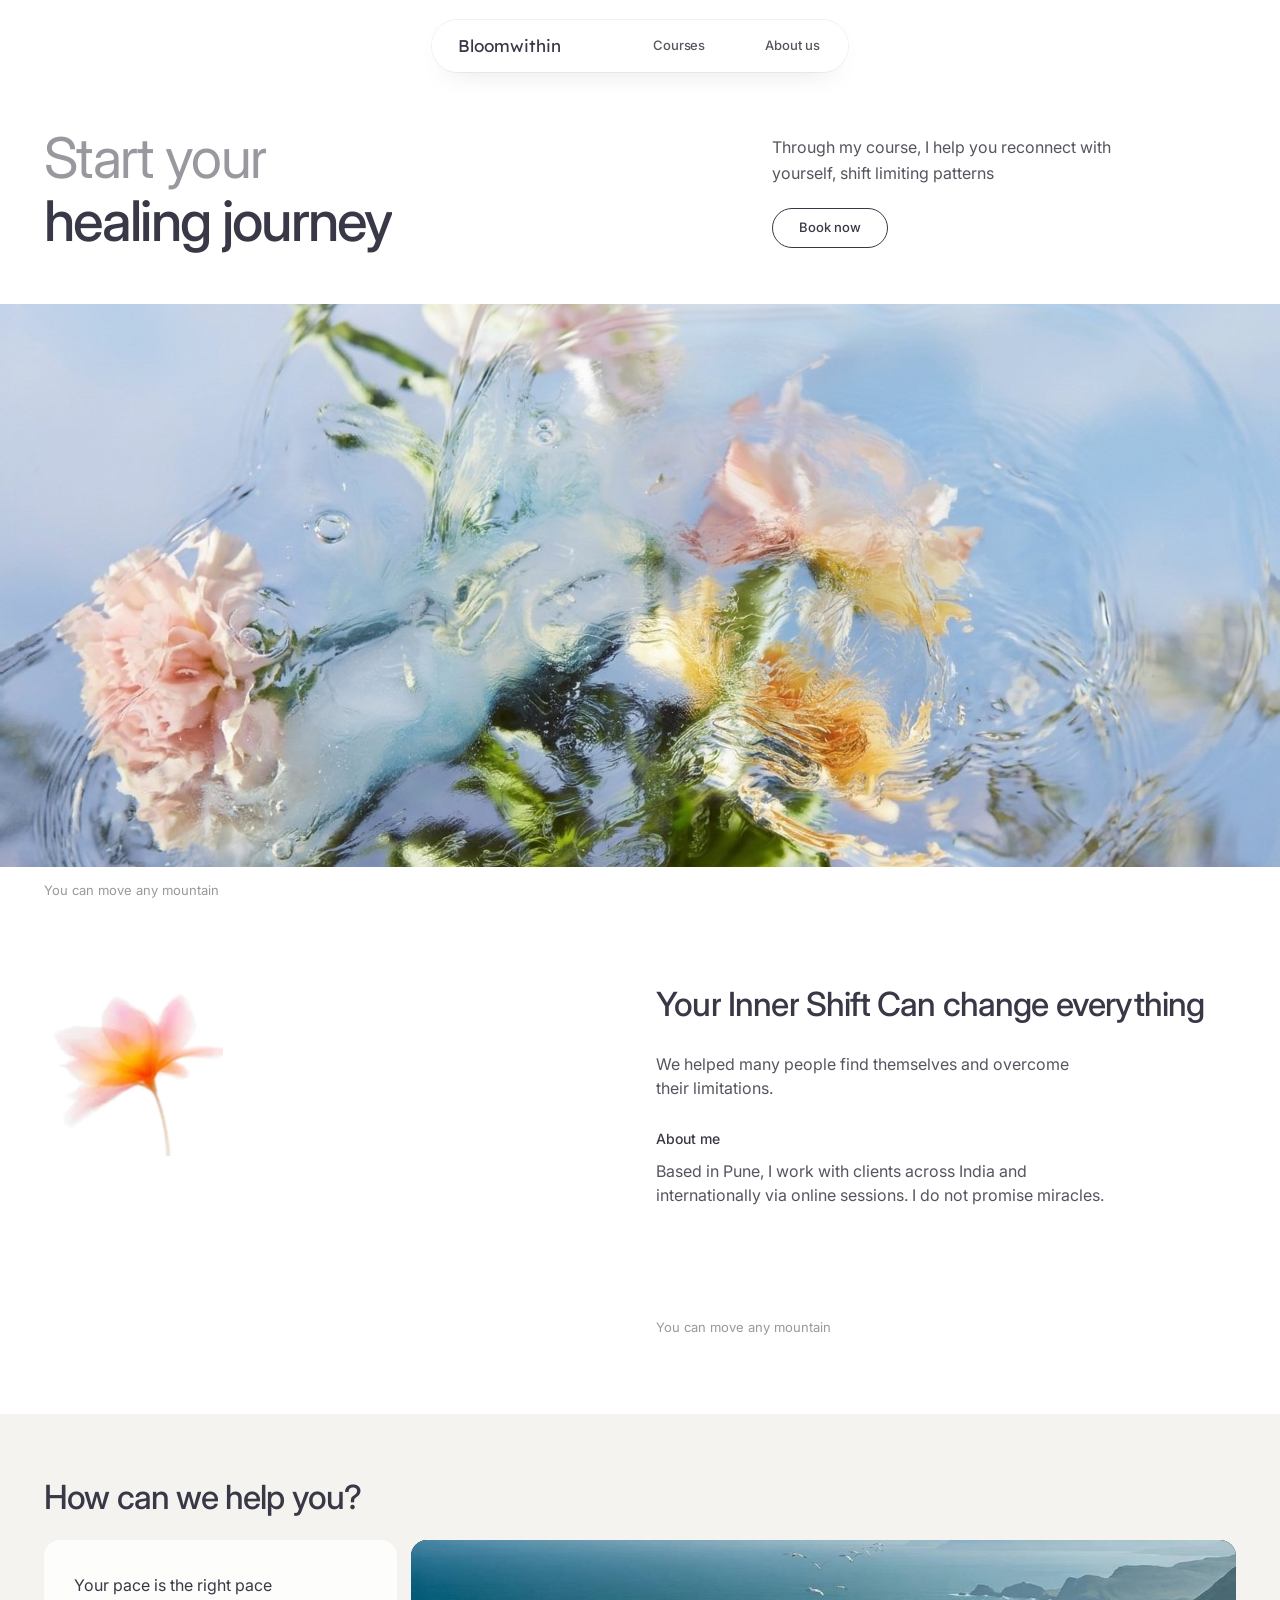
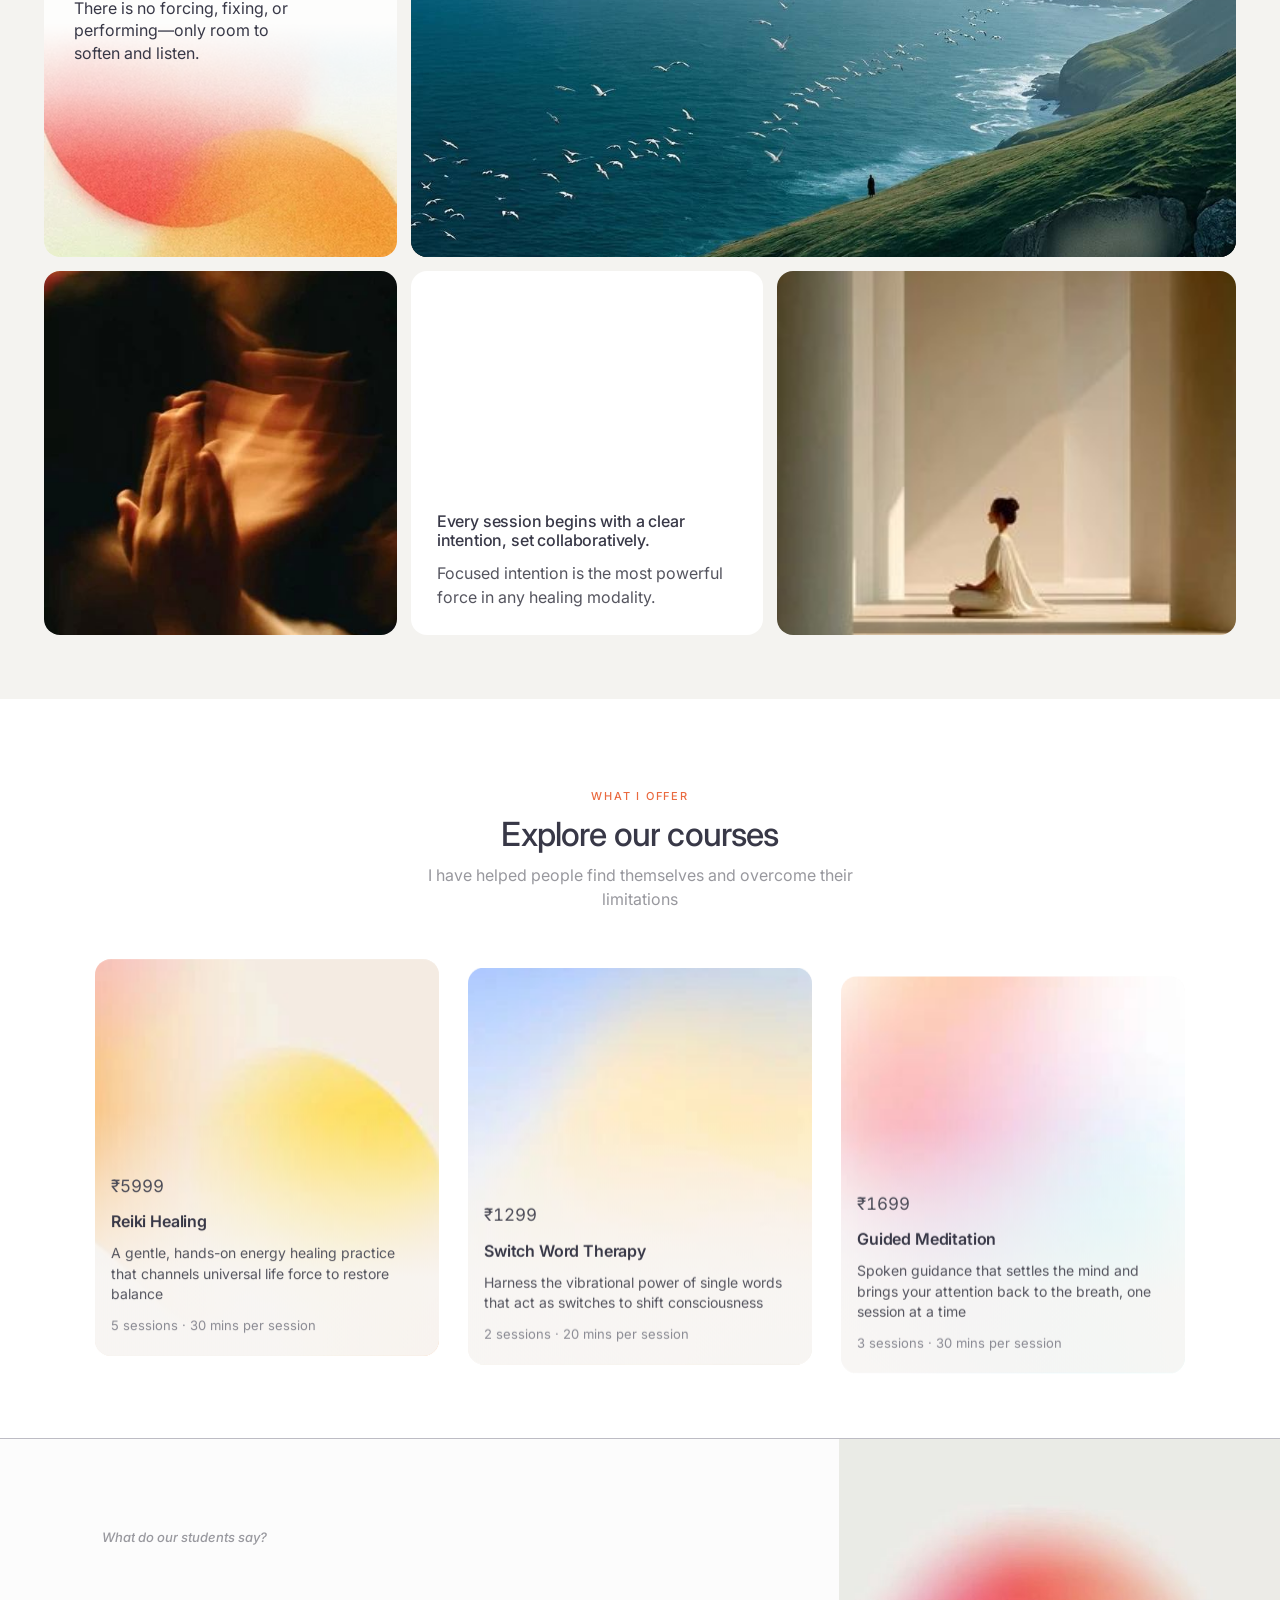
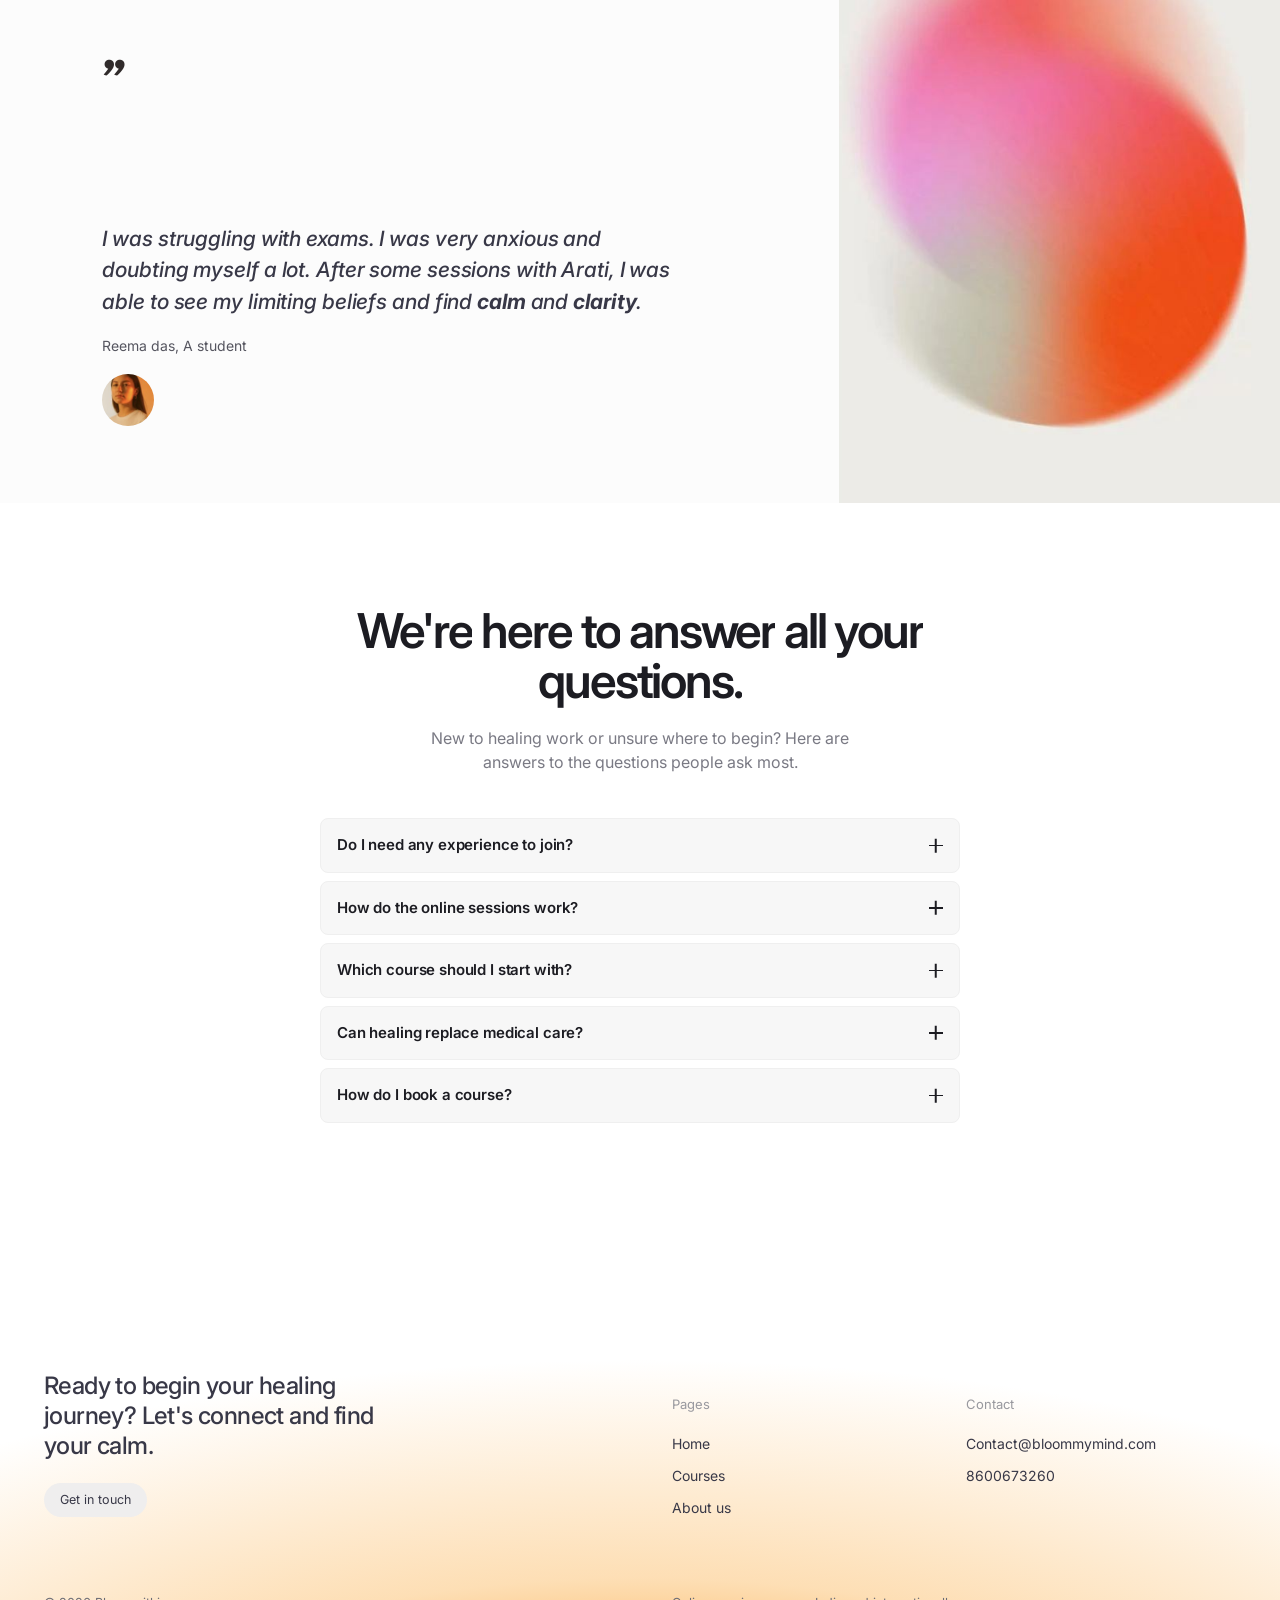
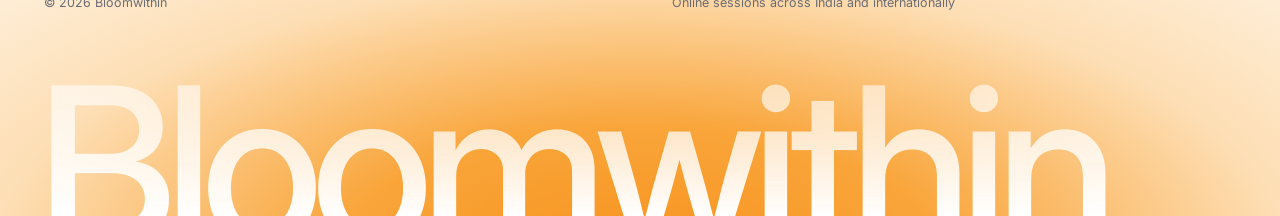
==== commit e84432a2: "Add files via upload" ====
--- a/index.html
+++ b/index.html
@@ -5,7 +5,7 @@
 <meta name="claude:viewport-fit-sides" content="cover">
 <link rel="preconnect" href="https://fonts.googleapis.com">
 <link rel="preconnect" href="https://fonts.gstatic.com" crossorigin>
-<link rel="stylesheet" href="https://fonts.googleapis.com/css2?family=Inter:ital,wght@0,300..700;1,300..700&family=Lexend:wght@400;500&family=Lemon&family=Lily+Script+One&display=swap">
+<link rel="stylesheet" href="https://fonts.googleapis.com/css2?family=Inter:ital,wght@0,300..700;1,300..700&family=Lexend:wght@400;500&family=Cormorant+Garamond:wght@400;500&family=Lemon&family=Lily+Script+One&display=swap">
 <style>
 /* Layout: airy single-column editorial flow. Full-bleed hero art, a grey bento band, three gradient course cards, cream footer with a peach glow. Two views (Home, Courses) switched by hash. */
 :root {
@@ -35,6 +35,7 @@
   font-size: 16px;
   line-height: 1.5;
   overflow-x: hidden;
+  overflow-x: clip;
   -webkit-font-smoothing: antialiased;
 }
 body::before { content: ""; position: fixed; inset: 0 0 auto; height: env(safe-area-inset-top, 0px); z-index: 60; background: var(--bg); }
@@ -65,29 +66,35 @@
   pointer-events: auto;
   display: flex;
   align-items: center;
-  gap: clamp(20px, 5vw, 56px);
-  padding: 9px 20px;
+  gap: clamp(28px, 7vw, 96px);
+  padding: 10px 26px;
   border-radius: 999px;
-  background: rgba(255, 255, 255, .82);
-  backdrop-filter: blur(14px);
-  -webkit-backdrop-filter: blur(14px);
-  box-shadow: 0 0 0 1px rgba(35, 35, 47, .06);
+  background: rgba(255, 255, 255, .86);
+  backdrop-filter: blur(16px) saturate(1.4);
+  -webkit-backdrop-filter: blur(16px) saturate(1.4);
+  box-shadow: 0 0 0 1px rgba(35, 35, 47, .06), 0 10px 30px -18px rgba(35, 35, 47, .25);
   font-size: 13px;
 }
-.logo { font-family: var(--lex); font-weight: 400; letter-spacing: 0; }
-.nav nav { display: flex; gap: 20px; }
-.nav nav a { color: var(--muted); transition: color .3s; }
-.nav nav a:hover, .nav nav a[aria-current="page"] { color: var(--link); }
+.logo { font-family: var(--lex); font-weight: 400; font-size: 17px; letter-spacing: 0; color: var(--ink); }
+.nav nav { display: flex; gap: clamp(28px, 5vw, 56px); }
+.nav nav a { position: relative; padding: 6px 2px; color: #55555f; font-weight: 500; letter-spacing: -.005em; transition: color .3s; }
+.nav nav a::after { content: ""; position: absolute; left: 2px; right: 2px; bottom: 0; height: 1.5px; border-radius: 2px; background: var(--ink); transform: scaleX(0); transform-origin: left; transition: transform .45s var(--ease); }
+.nav nav a:hover { color: var(--ink); }
+.nav nav a:hover::after, .nav nav a[aria-current="page"]::after { transform: scaleX(1); }
+.nav nav a[aria-current="page"] { color: var(--ink); }
 
 /* ---------- Type ---------- */
 .h-hero { font-size: clamp(2.6rem, 6.4vw, 5.4rem); line-height: 1.04; letter-spacing: -.035em; font-weight: 500; }
+.h-hero-32 { font-size: 56px; line-height: 1.15; letter-spacing: -.03em; margin-top: -6px; }
+.h-hero-32 .line.soft { font-size: 56px; line-height: 1.1; }
 .h-hero span.line { display: block; }
 .h-hero .soft { font-weight: 400; color: var(--muted); }
 .h-sec { font-size: clamp(1.5rem, 2.6vw, 2.2rem); line-height: 1.15; letter-spacing: -.025em; font-weight: 500; }
 .h-mid { font-size: clamp(1.25rem, 1.9vw, 1.6rem); line-height: 1.2; letter-spacing: -.02em; font-weight: 500; }
 .small { font-size: 13px; color: var(--muted); }
+.offer-head .small { font-size: 16px; }
 .eyebrow { font-size: 11px; letter-spacing: .16em; text-transform: uppercase; color: var(--accent); font-weight: 500; }
-.lede { font-size: 15px; color: #55555f; max-width: 38ch; }
+.lede { font-size: 16px; line-height: 1.65; color: #55555f; max-width: 38ch; }
 
 .pill {
   display: inline-flex;
@@ -108,7 +115,7 @@
 
 /* ---------- Hero ---------- */
 .hero { padding-top: clamp(28px, 6vw, 72px); padding-bottom: clamp(28px, 4vw, 48px); }
-.hero-top { display: grid; grid-template-columns: minmax(0, 1.5fr) minmax(0, 1fr); gap: 32px; align-items: end; }
+.hero-top { display: grid; grid-template-columns: minmax(0, 1.5fr) minmax(0, 1fr); gap: 32px; align-items: start; }
 .hero-side { display: flex; flex-direction: column; align-items: flex-start; gap: 22px; padding-bottom: 8px; }
 .hero-img { height: clamp(260px, 44vw, 600px); }
 .hero-img img, .fill { width: 100%; height: 100%; object-fit: cover; }
@@ -118,10 +125,10 @@
 .shift { padding-block: clamp(36px, 6vw, 80px); }
 .shift-grid { display: grid; grid-template-columns: minmax(0, 1fr) minmax(0, 1fr); gap: 32px; min-height: 360px; }
 .shift-left { display: flex; flex-direction: column; justify-content: space-between; gap: 24px; }
-.flower { width: clamp(110px, 14vw, 180px); mix-blend-mode: multiply; }
+.flower { width: clamp(110px, 14vw, 180px); }
 .shift-right { display: flex; flex-direction: column; gap: 28px; padding-top: 8px; }
 .shift-right .block { display: flex; flex-direction: column; gap: 10px; }
-.shift-right .block p { font-size: 14px; color: #55555f; max-width: 46ch; }
+.shift-right .block p { font-size: 16px; color: #55555f; max-width: 46ch; }
 .shift-right .label { font-size: 14px; font-weight: 500; }
 .shift-end { margin-top: auto; text-align: left; }
 
@@ -130,43 +137,79 @@
 .band .h-sec { margin-bottom: 24px; }
 .bento { display: grid; grid-template-columns: minmax(0, 1fr) minmax(0, 1fr) minmax(0, 1.3fr); gap: 14px; }
 .card { position: relative; border-radius: 16px; overflow: hidden; background: #fff; }
-.card-pace { aspect-ratio: 98 / 88; background: var(--band); }
-.card-pace .bgimg { position: absolute; inset: 0; width: 100%; height: 100%; object-fit: cover; object-position: center 13%; }
-.card-pace .panel { position: absolute; inset: 0 0 62px 0; padding: 26px 24px; display: flex; flex-direction: column; gap: 2px; border-radius: 0 0 16px 16px; background: linear-gradient(180deg, #fffffd 0%, rgba(255, 255, 255, .97) 55%, rgba(253, 250, 248, .96) 100%); }
-.card-pace .panel h3, .card-pace .panel p { font-size: 15px; line-height: 1.45; font-weight: 400; letter-spacing: 0; color: #55555f; }
+.card-pace { aspect-ratio: 98 / 88; background: #fdfdfc; }
+.card-pace .bgimg { position: absolute; left: 0; bottom: 0; width: 100%; height: 74%; object-fit: cover; object-position: center 39%; -webkit-mask-image: linear-gradient(to bottom, transparent 0%, rgba(0, 0, 0, .3) 30%, rgba(0, 0, 0, .85) 60%, #000 85%); mask-image: linear-gradient(to bottom, transparent 0%, rgba(0, 0, 0, .3) 30%, rgba(0, 0, 0, .85) 60%, #000 85%); }
+.card-pace .panel { position: relative; z-index: 1; max-width: 18rem; padding: 34px 30px; display: flex; flex-direction: column; }
+.card-pace .panel h3, .card-pace .panel p { font-size: 16px; line-height: 1.4; font-weight: 400; letter-spacing: 0; color: var(--ink); }
 .card-text .h-mid { font-size: 1rem; letter-spacing: -.01em; }
-.card-text p { font-size: 13px; color: #55555f; }
-.card-vid { grid-column: span 2; background: var(--ink); }
+.card-text p { font-size: 16px; color: #55555f; }
+.card-vid { grid-column: span 2; background: #000; }
 .card-vid img.fill, .card-photo img.fill { position: absolute; inset: 0; }
-.swap img.alt { clip-path: circle(0% at var(--x, 50%) var(--y, 50%)); transform: scale(1.08); transition: clip-path 1s var(--ease), transform 1.6s var(--ease); }
-.swap.on img.alt { clip-path: circle(150% at var(--x, 50%) var(--y, 50%)); transform: none; }
-@media (hover: hover) { .swap:hover img.alt { clip-path: circle(150% at var(--x, 50%) var(--y, 50%)); transform: none; } }
+.fluid-cv { position: absolute; inset: 0; width: 100%; height: 100%; pointer-events: none; }
+.has-cursor [data-fluid], .has-cursor [data-fluid] * { cursor: default !important; }
 .card-photo { aspect-ratio: 98 / 101; }
 .card-photo.card-sit { aspect-ratio: auto; }
 .card-sit img.fill { object-position: center 82%; }
-.card-text { padding: 26px; display: flex; flex-direction: column; justify-content: center; gap: 10px; }
+.card-text { padding: 26px; display: flex; flex-direction: column; justify-content: flex-end; gap: 10px; }
 
 /* ---------- Offer ---------- */
 .offer { padding-block: clamp(44px, 7vw, 96px); text-align: center; }
 .offer-head { display: flex; flex-direction: column; align-items: center; gap: 10px; margin-bottom: 40px; }
 .offer-head .small { max-width: 44ch; }
-.cards { display: grid; grid-template-columns: repeat(3, minmax(0, 1fr)); gap: 16px; text-align: left; }
-.course { display: flex; flex-direction: column; border-radius: 16px; background: #fff; box-shadow: 0 0 0 1px rgba(35, 35, 47, .07); overflow: hidden; transition: transform .6s var(--ease), box-shadow .6s var(--ease); }
-.course:hover { transform: translateY(-6px); box-shadow: 0 0 0 1px rgba(35, 35, 47, .07), 0 22px 40px -22px rgba(35, 35, 47, .35); }
-.course .cimg { height: 190px; }
-.course .cbody { padding: 18px 20px 22px; display: flex; flex-direction: column; gap: 8px; }
-.price { font-size: 12px; color: var(--muted); font-variant-numeric: tabular-nums; }
-.course h3 { font-size: 15px; font-weight: 600; letter-spacing: -.01em; }
-.course p { font-size: 13px; color: #55555f; }
-.course .meta { font-size: 11px; color: var(--muted); margin-top: 6px; }
+.cards { display: grid; grid-template-columns: repeat(3, minmax(0, 1fr)); gap: clamp(16px, 2.6vw, 29px); max-width: 1090px; margin-inline: auto; text-align: left; }
+.course { position: relative; display: flex; flex-direction: column; justify-content: flex-end; aspect-ratio: 350 / 404; border-radius: 16px; background: #f8f6f4; overflow: hidden; }
+.course:hover { z-index: 2; }
+@media (hover: hover) {
+  .js .course.fade.in { transition: opacity .9s var(--ease) var(--d, 0s), transform .7s cubic-bezier(.34, 1.45, .64, 1); will-change: transform; }
+  .js .course.fade.in:hover { transform: translateY(-4px) scale(1.05); }
+}
+.course .cimg { position: absolute; inset: 0; }
+.course .cimg::after { content: ""; position: absolute; inset: 0; z-index: 1; background: linear-gradient(to bottom, rgba(248, 246, 244, 0) 38%, rgba(248, 246, 244, .55) 60%, rgba(248, 246, 244, .94) 80%); pointer-events: none; }
+.course .cbody { position: relative; z-index: 2; padding: 0 clamp(14px, 1.3vw, 16px) clamp(16px, 1.6vw, 22px); display: flex; flex-direction: column; gap: 10px; }
+.price { font-size: clamp(15px, 1.35vw, 17px); color: #4b4b57; font-variant-numeric: tabular-nums; }
+.course h3 { font-size: clamp(14px, 1.3vw, 16px); font-weight: 600; letter-spacing: -.01em; }
+.course p { font-size: clamp(13px, 1.15vw, 14px); line-height: 1.45; color: #55555f; }
+.course .meta { font-size: clamp(12px, 1.05vw, 13px); color: #8a8a93; margin-top: 2px; }
 
 /* ---------- Students ---------- */
-.students { display: grid; grid-template-columns: minmax(0, 1.9fr) minmax(0, 1fr); min-height: 380px; border-top: 1px solid #bdbcc4; background: #fcfcfc; }
-.stu-left { display: flex; flex-direction: column; align-items: flex-start; gap: 34px; padding: 84px 24px 48px max(clamp(16px, 10vw, 150px), env(safe-area-inset-left, 0px)); }
+.students { display: grid; grid-template-columns: minmax(0, 1.9fr) minmax(0, 1fr); min-height: clamp(520px, 52vw, 720px); border-top: 1px solid #bdbcc4; background: #fcfcfc; }
+.stu-left { display: flex; flex-direction: column; align-items: flex-start; gap: 24px; justify-content: space-between; padding: clamp(56px, 7vw, 96px) 28px clamp(48px, 6vw, 88px) max(clamp(16px, 8vw, 128px), env(safe-area-inset-left, 0px)); }
 .stu-label { font-size: 13px; font-style: italic; font-weight: 500; letter-spacing: 0; color: var(--muted); }
 .qmark { font-family: var(--script); font-style: normal; font-weight: 400; font-size: 56px; line-height: .7; color: #302b2b; }
+.stu-quote { margin: 0; max-width: 36rem; display: flex; flex-direction: column; gap: 18px; }
+.stu-quote blockquote { margin: 0; font-size: 21px; line-height: 1.5; font-style: italic; font-weight: 500; letter-spacing: -.005em; color: var(--ink); }
+.stu-quote blockquote strong { font-weight: 700; }
+.stu-quote figcaption { font-size: 14px; color: #55555f; }
+.avatar { width: 52px; height: 52px; border-radius: 50%; object-fit: cover; }
 .stu-img { position: relative; min-height: 260px; }
 .stu-img img { position: absolute; inset: 0; object-position: 70% 65%; }
+
+/* ---------- Courses rows (match Framer) ---------- */
+.cp-head { padding: clamp(56px, 8.8vw, 112px) 0 30px max(clamp(16px, 3.3vw, 42px), env(safe-area-inset-left, 0px)); }
+.cp-title { font-size: clamp(28px, 2.8vw, 36px); line-height: 1.2; font-weight: 600; letter-spacing: -.02em; color: var(--ink); }
+.crow { display: grid; grid-template-columns: 295fr 413fr 471fr; column-gap: clamp(16px, 2.3vw, 29px); padding-left: max(clamp(16px, 3.3vw, 42px), env(safe-area-inset-left, 0px)); margin-bottom: 36px; }
+.c-col1 { display: flex; flex-direction: column; min-width: 0; }
+.c-photo { position: relative; aspect-ratio: 371 / 423; }
+.c-photo img, .c-col3 img { position: absolute; inset: 0; }
+.c-num { margin-top: 38px; font-size: clamp(36px, 3.8vw, 49px); line-height: 1.1; font-weight: 600; letter-spacing: -.02em; color: #4b4b57; font-variant-numeric: tabular-nums; }
+.c-name { margin-top: 12px; font-size: 20px; line-height: 1.3; font-weight: 500; color: var(--ink); }
+.c-col2 { display: flex; flex-direction: column; align-items: flex-start; min-width: 0; }
+.c-about h3, .c-about p { font-size: 16px; line-height: 1.55; }
+.c-about h3 { font-weight: 600; color: var(--ink); }
+.c-about p { color: #55555f; }
+.c-about > * + * { margin-top: 24px; }
+.c-table { width: 100%; margin: 20px 0 0; }
+.c-trow { display: grid; grid-template-columns: 49% minmax(0, 1fr); align-items: center; padding: 15px 0; border-bottom: 1px solid #d6d5da; }
+.c-trow:last-child { border-bottom: 0; }
+.c-trow dt { font-size: 14px; font-weight: 500; color: var(--muted); }
+.c-trow dd { margin: 0; font-size: 16px; color: var(--ink); }
+.c-col2 .pill { margin-top: 20px; height: 41px; padding: 0 30px; font-size: 15px; }
+.c-col3 { position: relative; aspect-ratio: 594 / 700; min-width: 0; }
+
+.crows { position: relative; }
+.crow { position: sticky; top: var(--stk, 0px); background: #fff; padding-top: 28px; padding-bottom: 8px; margin-bottom: 0; }
+.crow:nth-child(1) { z-index: 1; } .crow:nth-child(2) { z-index: 2; } .crow:nth-child(3) { z-index: 3; }
+.crow:first-child { box-shadow: none; }
 
 /* ---------- Courses page ---------- */
 .c-head { padding-block: clamp(36px, 6vw, 80px) clamp(24px, 4vw, 48px); display: grid; grid-template-columns: minmax(0, 1.5fr) minmax(0, 1fr); gap: 32px; align-items: end; }
@@ -179,23 +222,195 @@
 .facts dd { margin: 0; font-variant-numeric: tabular-nums; }
 .row-img { position: relative; min-height: clamp(300px, 36vw, 480px); }
 .row-img img { position: absolute; inset: 0; }
-.ready { padding-block: clamp(48px, 7vw, 100px) clamp(40px, 6vw, 80px); }
-.ready-top { display: flex; justify-content: space-between; align-items: flex-end; gap: 24px; margin-bottom: 22px; }
-.ready-top .small { max-width: 34ch; color: #55555f; }
-.ready-img { height: clamp(220px, 34vw, 440px); border-radius: 20px; }
+.ready { padding-block: clamp(32px, 5vw, 64px) clamp(40px, 6vw, 80px); }
+.ready-card { position: relative; min-height: clamp(300px, 34vw, 420px); border-radius: 28px; display: flex; align-items: flex-end; background: radial-gradient(60% 90% at 88% 20%, rgba(250, 190, 160, .75), rgba(250, 190, 160, 0) 70%), radial-gradient(70% 90% at 8% 100%, rgba(190, 196, 250, .8), rgba(190, 196, 250, 0) 70%), #f6f3f6; }
+.ready-copy { position: relative; z-index: 1; display: flex; flex-direction: column; align-items: flex-start; gap: 14px; padding: clamp(24px, 4vw, 52px); max-width: 38rem; color: var(--ink); }
+.ready-chip { font-size: 11.5px; line-height: 1; padding: 8px 10px; border-radius: 6px; background: rgba(255, 255, 255, .7); color: #4b4b57; }
+.ready-h { font-size: clamp(2rem, 4.4vw, 3.5rem); line-height: 1.02; font-weight: 500; letter-spacing: -.04em; }
+.ready-p { font-size: clamp(14px, 1.3vw, 16px); line-height: 1.55; color: #55555f; max-width: 34ch; }
+.ready-actions { display: flex; align-items: center; gap: 22px; margin-top: 8px; }
+.ready-btn { height: 46px; padding: 0 28px; border: 0; border-radius: 999px; background: #1f1f1f; color: #fff; font: inherit; font-size: 15px; font-weight: 500; cursor: pointer; transition: transform .45s var(--ease), background-color .3s; }
+.ready-btn:hover { background: #000; transform: translateY(-2px); }
+.ready-link { color: var(--ink); font-size: 15px; border-bottom: 1px solid rgba(28, 28, 34, .4); padding-bottom: 2px; transition: border-color .3s; }
+.ready-link:hover { border-color: var(--ink); }
+
+
+/* ---------- About trio ---------- */
+.trio { display: grid; grid-template-columns: repeat(3, minmax(0, 1fr)); gap: 12px; align-items: stretch; padding: clamp(24px, 4vw, 48px) max(clamp(16px, 4vw, 44px), env(safe-area-inset-right, 0px)) clamp(24px, 4vw, 48px) 0; min-height: clamp(300px, 36vw, 480px); }
+.trio > div { position: relative; border-radius: 16px; min-height: 260px; }
+.trio > div:nth-child(2) { margin-top: 36px; margin-bottom: -12px; }
+.trio img { position: absolute; inset: 0; }
+
+/* ---------- Parallax ---------- */
+.js [data-par] { translate: 0 var(--cy, 0px); will-change: translate; }
+.js [data-par-img] img.rv, .js [data-par-img] .parimg { translate: 0 var(--py, 0px); scale: 1.16; }
+
+/* ---------- Book now popup ---------- */
+.modal { position: fixed; inset: 0; z-index: 9000; display: grid; place-items: center; padding: 16px max(16px, env(safe-area-inset-right, 0px)) max(16px, env(safe-area-inset-bottom, 0px)) max(16px, env(safe-area-inset-left, 0px)); background: rgba(28, 28, 34, .38); -webkit-backdrop-filter: blur(8px); backdrop-filter: blur(8px); opacity: 0; visibility: hidden; transition: opacity .35s var(--ease), visibility 0s .35s; }
+.modal.open { opacity: 1; visibility: visible; transition: opacity .35s var(--ease); }
+.modal-card { position: relative; width: 100%; max-width: 420px; max-height: 100%; overflow: auto; background: #fff; border-radius: 28px; padding: 28px 24px 26px; box-shadow: 0 40px 80px -30px rgba(40, 40, 90, .5); transform: translateY(24px) scale(.97); transition: transform .5s var(--ease); }
+.modal.open .modal-card { transform: none; }
+.modal-card h3 { text-align: center; font-size: 18px; font-weight: 600; letter-spacing: -.01em; color: #1c1c22; }
+.modal-sub { text-align: center; font-size: 13px; color: var(--muted); margin: 6px 0 20px; min-height: 1em; }
+.modal-x { position: absolute; top: 14px; right: 14px; width: 34px; height: 34px; border: 0; border-radius: 50%; background: #f4f4f5; color: #1c1c22; font-size: 18px; line-height: 1; cursor: pointer; transition: background-color .3s; }
+.modal-x:hover { background: #e9e9ec; }
+.js-lock { overflow: hidden; }
+
+
+/* ---------- About Us ---------- */
+.au { width: 100%; max-width: 1232px; margin: 0 auto; padding: 10px max(10px, env(safe-area-inset-right, 0px)) 24px max(10px, env(safe-area-inset-left, 0px)); }
+.au-hero { position: relative; height: clamp(260px, 36vw, 433px); border-radius: 22px; overflow: hidden; background: #2f5a1e; display: grid; place-items: center; }
+.au-hero img { position: absolute; inset: 0; }
+.au-hero::after { content: ""; position: absolute; inset: 0; background: linear-gradient(to bottom, rgba(10, 30, 10, .18), rgba(10, 30, 10, .38)); pointer-events: none; }
+.au-title { position: relative; z-index: 1; font-size: clamp(2.6rem, 6vw, 4.75rem); line-height: 1; font-weight: 500; letter-spacing: -.05em; color: #fff; text-shadow: 0 2px 30px rgba(0, 20, 0, .35); }
+.au-panel { margin-top: 14px; border-radius: 22px; background: #f7f7f6; padding: clamp(40px, 8vw, 104px) clamp(16px, 3vw, 34px) clamp(24px, 5vw, 64px); }
+.au-chip { display: inline-block; font-size: 11.5px; line-height: 1; padding: 8px 10px; border-radius: 6px; background: #ececeb; color: #4b4b57; }
+.au-h { margin-top: 28px; max-width: 28em; font-size: clamp(1.4rem, 2.6vw, 1.95rem); line-height: 1.22; font-weight: 500; letter-spacing: -.035em; color: var(--ink); }
+.au-h em { font-style: normal; color: #9a9aa2; }
+.au-cards { display: grid; grid-template-columns: repeat(3, minmax(0, 1fr)); gap: 8px; margin-top: clamp(32px, 5vw, 58px); }
+.au-card { display: flex; flex-direction: column; min-height: clamp(220px, 23vw, 276px); background: #fff; border-radius: 16px; padding: 28px; }
+.au-card h3 { margin-top: auto; font-size: 21px; line-height: 1.2; font-weight: 500; letter-spacing: -.02em; color: var(--ink); }
+.au-card p { margin-top: 10px; font-size: 14px; line-height: 1.45; color: #6b6b74; max-width: 17em; }
+.au-team { padding: clamp(40px, 6vw, 72px) clamp(12px, 2.5vw, 30px) clamp(16px, 3vw, 32px); }
+.au-h2 { margin-top: 24px; max-width: 18em; }
+.au-p { margin-top: 16px; max-width: 40em; font-size: 15px; line-height: 1.6; color: #55555f; }
+.au-photos { display: grid; grid-template-columns: repeat(3, minmax(0, 1fr)); gap: 8px; margin-top: clamp(28px, 4vw, 44px); }
+.au-photos > div { position: relative; border-radius: 16px; aspect-ratio: 5 / 6; }
+.au-photos img { position: absolute; inset: 0; }
+@media (max-width: 860px) { .au-cards { grid-template-columns: minmax(0, 1fr); } .au-card { min-height: 190px; } .au-photos { grid-template-columns: minmax(0, 1fr) minmax(0, 1fr); } .au-photos > div:nth-child(3) { grid-column: span 2; aspect-ratio: 16 / 10; } }
+
+
+/* ---------- Multi-select ---------- */
+.msel { position: relative; }
+.msel-btn { display: flex; align-items: center; justify-content: space-between; gap: 10px; width: 100%; min-height: 44px; padding: 0 15px; border: 1px solid transparent; border-radius: 10px; background: #f5f5f6; color: #1c1c22; font: inherit; font-size: 14px; font-weight: 400; text-align: left; cursor: pointer; transition: background-color .3s, border-color .3s, box-shadow .3s; }
+.msel-btn:hover { background: #f0f0f2; }
+.msel-btn:focus-visible { outline: none; background: #fff; border-color: #1f1f1f; box-shadow: 0 0 0 3px rgba(31, 31, 31, .1); }
+.msel-btn[aria-invalid="true"] { border-color: #c4491f; background: #fff7f4; }
+.msel-btn svg { flex: none; transition: transform .35s var(--ease); }
+.msel-btn[aria-expanded="true"] svg { transform: rotate(180deg); }
+.msel-val { min-width: 0; overflow: hidden; text-overflow: ellipsis; white-space: nowrap; }
+.msel-val.ph { color: #a9a9b1; }
+.msel-list { display: flex; flex-direction: column; margin-top: 6px; padding: 6px; border-radius: 12px; background: #fff; box-shadow: 0 0 0 1px rgba(35, 35, 47, .1), 0 14px 30px -18px rgba(35, 35, 47, .35); }
+.msel-list[hidden] { display: none; }
+.msel-opt { position: relative; display: flex; align-items: center; gap: 12px; min-height: 42px; padding: 0 10px; border-radius: 8px; font-size: 14px; font-weight: 400; color: #1c1c22; cursor: pointer; transition: background-color .2s; }
+.msel-opt:hover { background: #f5f5f6; }
+.msel-opt input { position: absolute; opacity: 0; pointer-events: none; }
+.msel-opt i { flex: none; width: 18px; height: 18px; border-radius: 5px; border: 1.5px solid #c9c9d0; background: #fff center / 12px no-repeat; transition: background-color .2s, border-color .2s; }
+.msel-opt input:checked + i { background-color: #1f1f1f; border-color: #1f1f1f; background-image: url("data:image/svg+xml,%3Csvg xmlns='http://www.w3.org/2000/svg' viewBox='0 0 12 12'%3E%3Cpath d='M2.5 6.2 5 8.6l4.5-5' fill='none' stroke='%23fff' stroke-width='1.6' stroke-linecap='round' stroke-linejoin='round'/%3E%3C/svg%3E"); }
+.msel-opt input:focus-visible + i { box-shadow: 0 0 0 3px rgba(31, 31, 31, .15); }
+
+
+/* ---------- Philosophy band ---------- */
+.philo { margin-top: clamp(24px, 4vw, 56px); background: #fdf8f6; }
+.philo-top { display: grid; grid-template-columns: minmax(0, 1fr) minmax(0, 1fr); grid-template-areas: ". h" "tag p"; row-gap: clamp(48px, 7vw, 92px); column-gap: clamp(24px, 5vw, 72px); padding: clamp(56px, 10vw, 128px) max(clamp(16px, 3.3vw, 42px), env(safe-area-inset-right, 0px)) clamp(56px, 7vw, 92px) max(clamp(16px, 3.3vw, 42px), env(safe-area-inset-left, 0px)); }
+.philo-main { display: contents; }
+.philo-h { grid-area: h; max-width: 16em; font-size: clamp(1.7rem, 3.4vw, 2.7rem); line-height: 1.06; font-weight: 400; letter-spacing: -.045em; color: #3a3838; }
+.philo-tag { grid-area: tag; align-self: start; font-size: clamp(14px, 1.3vw, 17px); line-height: 1.3; color: #8c8a8b; max-width: 16em; padding-top: .2em; }
+.philo-p { grid-area: p; max-width: 36em; font-size: clamp(15px, 1.5vw, 19px); line-height: 1.4; letter-spacing: -.01em; color: #4a4848; }
+.philo-banner { position: relative; height: clamp(180px, 22vw, 300px); }
+.philo-banner img { position: absolute; inset: 0; object-position: center 40%; }
+.philo-cap { position: absolute; bottom: 14px; left: max(clamp(16px, 3.3vw, 42px), env(safe-area-inset-left, 0px)); z-index: 1; font-size: 15px; color: #fff; text-shadow: 0 1px 14px rgba(0, 0, 0, .4); font-variant-numeric: tabular-nums; }
+.philo-cap-r { left: auto; right: max(clamp(16px, 3.3vw, 42px), env(safe-area-inset-right, 0px)); }
+@media (max-width: 760px) { .philo-top { grid-template-columns: minmax(0, 1fr); grid-template-areas: "tag" "h" "p"; row-gap: 24px; padding-top: 48px; } }
+
+
+/* ---------- Healing inspiration marquee ---------- */
+.sr-only { position: absolute; width: 1px; height: 1px; margin: -1px; padding: 0; overflow: hidden; clip: rect(0 0 0 0); white-space: nowrap; border: 0; }
+.insp { position: relative; overflow: hidden; background: #fff; margin-top: clamp(24px, 4vw, 56px); padding-block: clamp(20px, 2.4vw, 32px) clamp(48px, 7vw, 100px); }
+.insp-head { padding-inline: max(clamp(16px, 3.3vw, 42px), env(safe-area-inset-left, 0px)); font-size: 12.5px; line-height: 1.35; color: #2b2927; }
+.insp-t { font-size: 12.5px; font-weight: 500; letter-spacing: 0; }
+.insp-s { font-style: italic; color: #6f6c68; }
+.insp-rows { display: flex; flex-direction: column; gap: clamp(4px, 1vw, 12px); margin-top: clamp(56px, 11vw, 150px); }
+.insp-row { display: flex; width: max-content; font-family: "Cormorant Garamond", "Times New Roman", Georgia, serif; font-weight: 500; font-size: clamp(2.2rem, 6.2vw, 4.9rem); line-height: 1.25; letter-spacing: -.01em; color: #2b2927; white-space: nowrap; will-change: transform; backface-visibility: hidden; transform: translate3d(0, 0, 0); contain: layout paint; }
+.insp-set { display: flex; flex: none; align-items: center; }
+.insp-item { display: inline-flex; align-items: center; }
+.insp-item img { width: .78em; height: .98em; margin: 0 .04em 0 .24em; border-radius: .06em; object-fit: cover; flex: none; }
+.insp-item .c { margin-right: .26em; }
+
+
+/* ---------- Arc gallery ---------- */
+.arc { position: relative; overflow: hidden; background: #fff; height: calc(var(--aw, 1100px) * .74); min-height: 420px; }
+.arc-stage { position: absolute; inset: 0; }
+.arc-card { position: absolute; left: 0; top: 0; margin: 0; overflow: hidden; background: #eee; will-change: transform; backface-visibility: hidden; }
+.arc-card img { display: block; width: 100%; height: 100%; object-fit: cover; }
+.arc-copy { position: absolute; left: 50%; top: calc(var(--aw, 1100px) * .485); z-index: 2; transform: translateX(-50%); display: flex; flex-direction: column; align-items: center; gap: 12px; width: min(86%, 420px); text-align: center; }
+.arc-h { font-size: clamp(19px, 1.8vw, 24px); line-height: 1.2; font-weight: 600; letter-spacing: -.02em; color: var(--ink); }
+.arc-p { font-size: clamp(13px, 1.1vw, 15px); line-height: 1.45; color: #6b6b74; }
+.arc-btn { height: 40px; margin-top: 8px; padding: 0 22px; border: 0; border-radius: 999px; background: #20212c; color: #fff; font: inherit; font-size: 14px; cursor: pointer; transition: transform .45s var(--ease), background-color .3s; }
+.arc-btn:hover { background: #000; transform: translateY(-2px); }
+
+/* ---------- Get in touch (match Framer) ---------- */
+.touch { background: #fff; padding-block: 56px; }
+.touch-wrap { width: 100%; max-width: 1280px; margin: 0 auto; padding-left: max(clamp(16px, 4.8vw, 60px), env(safe-area-inset-left, 0px)); padding-right: max(clamp(16px, 4.8vw, 60px), env(safe-area-inset-right, 0px)); }
+.touch-box { display: grid; grid-template-columns: minmax(0, 1fr) minmax(0, 420px); gap: 32px clamp(24px, 6vw, 96px); padding: 56px clamp(20px, 6vw, 80px) 56px clamp(20px, 5vw, 64px); border-radius: 24px; background: radial-gradient(560px 380px at 74% 64%, rgba(206, 206, 246, .6), rgba(247, 248, 250, 0) 70%), #f7f8fa; }
+.touch-info { display: flex; flex-direction: column; align-items: flex-start; padding-top: 26px; }
+.touch-h { font-size: clamp(24px, 2.4vw, 30px); line-height: 1.2; font-weight: 600; letter-spacing: -.02em; color: var(--ink); }
+.touch-p { margin-top: 28px; font-size: 17px; line-height: 1.6; color: #55555f; max-width: 21em; }
+.touch-list { display: grid; gap: 40px; margin-top: 44px; }
+.ti { display: flex; flex-direction: column; gap: 20px; }
+.tl { font-size: 16px; font-weight: 600; color: #55555f; }
+.tv { font-size: 19px; line-height: 1.2; color: #55555f; transition: color .3s; overflow-wrap: anywhere; }
+a.tv:hover { color: var(--ink); }
+.enq-card { display: flex; flex-direction: column; background: #fff; border-radius: 28px; padding: 24px 24px 26px; box-shadow: 0 30px 60px -42px rgba(110, 110, 200, .4); min-width: 0; }
+.enq-card h3 { text-align: center; font-size: 17px; font-weight: 600; letter-spacing: -.01em; color: #1c1c22; margin-bottom: 18px; }
+.f2 { display: flex; flex-direction: column; gap: 8px; margin-bottom: 18px; font-size: 14px; font-weight: 500; color: #55555f; }
+.f2 input, .f2 select { font: inherit; font-size: 14px; font-weight: 400; color: #1c1c22; background: #f5f5f6; border: 1px solid transparent; border-radius: 10px; height: 44px; padding: 0 15px; width: 100%; min-width: 0; transition: border-color .3s, box-shadow .3s, background-color .3s; }
+.f2 input::placeholder { color: #a9a9b1; }
+.f2 input:hover, .f2 select:hover { background: #f0f0f2; }
+.f2 input:focus-visible, .f2 select:focus-visible { outline: none; background: #fff; border-color: #1f1f1f; box-shadow: 0 0 0 3px rgba(31, 31, 31, .1); }
+.f2 input[aria-invalid="true"], .f2 select[aria-invalid="true"] { border-color: #c4491f; background: #fff7f4; }
+.f-err { font-size: 12.5px; font-weight: 400; color: #b23a14; line-height: 1.35; margin-top: -2px; }
+.f2:has(.f-err:not(:empty)) { margin-bottom: 14px; }
+.phone-row { display: grid; grid-template-columns: 114px minmax(0, 1fr); gap: 9px; }
+.phone-row select { appearance: none; -webkit-appearance: none; padding-right: 30px; background-image: url("data:image/svg+xml,%3Csvg xmlns='http://www.w3.org/2000/svg' width='12' height='12' viewBox='0 0 12 12'%3E%3Cpath d='M2.5 4.5 6 8l3.5-3.5' fill='none' stroke='%23333' stroke-width='1.4' stroke-linecap='round' stroke-linejoin='round'/%3E%3C/svg%3E"); background-repeat: no-repeat; background-position: right 12px center; }
+.enq-actions { display: flex; gap: 12px; margin-top: 2px; }
+.btn-clear, .btn-submit { height: 48px; border: 0; border-radius: 999px; font: inherit; font-size: 15px; font-weight: 500; cursor: pointer; transition: background-color .3s, opacity .3s; }
+.btn-clear { flex: 0 0 34%; background: #f4f4f5; color: #1c1c22; }
+.btn-clear:hover { background: #e9e9ec; }
+.btn-submit { flex: 1; background: #1f1f1f; color: #fff; }
+.btn-submit:hover { background: #000; }
+.btn-submit:disabled { opacity: .55; pointer-events: none; }
+.form-note { font-size: 13px; min-height: 1.5em; margin-top: 12px; color: #55555f; text-align: center; }
+.form-note.ok { color: #2f7a4f; }
+.form-note.err { color: #b23a14; }
 
 /* ---------- Footer ---------- */
-.foot { position: relative; background: var(--cream); overflow: hidden; padding-block: clamp(44px, 6vw, 80px) 0; }
-.foot::after { content: ""; position: absolute; left: 50%; bottom: -34%; width: min(1100px, 120%); aspect-ratio: 2.4 / 1; transform: translateX(-50%); background: radial-gradient(closest-side, var(--glow), rgba(242, 189, 126, 0)); opacity: .85; pointer-events: none; }
-.foot .wrap { position: relative; z-index: 1; }
-.foot-logo { font-family: var(--logo); font-style: normal; font-weight: 400; font-size: clamp(2rem, 3.6vw, 3rem); letter-spacing: 0; color: #373745; }
-.foot p.tag { font-size: 13px; margin-top: 10px; }
-.foot-cols { display: flex; flex-wrap: wrap; gap: 20px clamp(40px, 8vw, 120px); padding-block: clamp(48px, 8vw, 110px) clamp(70px, 10vw, 130px); font-size: 12px; }
-.foot-cols > div { display: flex; flex-direction: column; gap: 8px; min-width: 0; }
-.foot-cols .t { font-size: 14px; font-weight: 400; }
-.foot-cols .t, .foot-cols a.mail { font-family: var(--lex); }
-.foot-cols a { transition: color .3s; overflow-wrap: anywhere; }
-.foot-cols a:hover { color: var(--accent); }
+.faq { background: #fff; padding: clamp(56px, 8vw, 104px) max(16px, env(safe-area-inset-left, 0px)) clamp(64px, 9vw, 112px); }
+.faq-in { max-width: 640px; margin: 0 auto; display: flex; flex-direction: column; align-items: center; text-align: center; }
+.faq-tag { padding: 3px 8px; border-radius: 4px; background: #ececec; border: 1px solid #e2e2e2; font-size: 11px; font-weight: 500; color: #55555f; }
+.faq-h { margin-top: 0; max-width: 12em; font-size: clamp(32px, 5vw, 48px); line-height: 1.05; font-weight: 600; letter-spacing: -.045em; color: #1c1c22; }
+.faq-sub { margin-top: 20px; max-width: 30em; font-size: 16px; line-height: 1.5; color: #7a7a84; }
+.faq-list { width: 100%; margin-top: 44px; display: grid; gap: 8px; text-align: left; align-content: start; }
+.faq-item { background: #f7f7f7; border: 1px solid #efefef; border-radius: 8px; transition: background-color .3s; }
+.faq-item:hover { background: #f2f2f2; }
+.faq-q { width: 100%; display: flex; align-items: center; justify-content: space-between; gap: 16px; padding: 15px 16px; border: 0; background: none; font: inherit; font-size: 15px; font-weight: 600; letter-spacing: -.01em; color: #1c1c22; text-align: left; cursor: pointer; }
+.faq-q:focus-visible { outline: 2px solid var(--ink); outline-offset: -2px; border-radius: 8px; }
+.faq-q i { position: relative; flex: none; width: 14px; height: 14px; }
+.faq-q i::before, .faq-q i::after { content: ""; position: absolute; left: 0; top: 50%; width: 100%; height: 1.5px; margin-top: -.75px; background: #1c1c22; transition: transform .4s var(--ease); }
+.faq-q i::after { transform: rotate(90deg); }
+.faq-q[aria-expanded="true"] i::after { transform: rotate(0deg); }
+.faq-a { display: grid; grid-template-rows: 0fr; transition: grid-template-rows .45s var(--ease); }
+.faq-a > div { overflow: hidden; }
+.faq-a p { padding: 0 16px 16px; font-size: 14.5px; line-height: 1.55; color: #65656f; max-width: 34em; }
+.faq-item.open .faq-a { grid-template-rows: 1fr; }
+.faq-more { margin-top: 52px; font-size: 13px; color: #7a7a84; }
+.faq-btn { margin-top: 16px; height: 34px; padding: 0 16px; border: 1px solid #d9d4f2; border-radius: 6px; background: #f1eefc; color: #5b3fc4; font: inherit; font-size: 13px; cursor: pointer; transition: background-color .3s, color .3s; }
+.faq-btn:hover { background: #5b3fc4; color: #fff; }
+.foot { position: relative; background: #fff radial-gradient(90% 100% at 50% 108%, #f7931e 0%, #f9a53a 26%, rgba(252, 196, 120, .55) 56%, rgba(255, 255, 255, 0) 100%); overflow: hidden; margin-top: 0; }
+.foot .wrap { position: relative; container-type: inline-size; }
+.foot-grid { display: grid; grid-template-columns: minmax(0, 1fr) minmax(0, 1fr); gap: 32px clamp(24px, 5vw, 72px); padding-block: clamp(32px, 4vw, 52px) clamp(40px, 6vw, 80px); }
+.foot-cta { display: flex; flex-direction: column; align-items: flex-start; gap: 22px; }
+.foot-cta h2 { max-width: 15em; font-size: clamp(1.15rem, 1.9vw, 1.5rem); line-height: 1.25; font-weight: 500; letter-spacing: -.025em; color: var(--ink); }
+.foot-btn { height: 34px; padding: 0 16px; border: 0; border-radius: 999px; background: #efeeee; color: var(--ink); font: inherit; font-size: 12.5px; cursor: pointer; transition: background-color .3s, color .3s; }
+.foot-btn:hover { background: var(--ink); color: #fff; }
+.foot-links { display: grid; grid-template-columns: minmax(0, 1fr) minmax(0, 1fr); gap: 24px; align-self: end; }
+.foot-col { display: flex; flex-direction: column; align-items: flex-start; gap: 14px; min-width: 0; font-size: 14px; line-height: 1.3; }
+.foot-col .t { font-size: 13px; color: var(--muted); margin-bottom: 8px; }
+.foot-col a { color: var(--ink); overflow-wrap: anywhere; transition: color .3s, opacity .3s; }
+.foot-col a:hover { color: var(--accent); }
+.foot-bar { display: grid; grid-template-columns: minmax(0, 1fr) minmax(0, 1fr); gap: 8px clamp(24px, 5vw, 72px); padding-bottom: clamp(20px, 3vw, 36px); font-size: 12.5px; color: #6b6b74; }
+.foot-word { margin-top: clamp(8px, 2vw, 24px); height: 12cqw; overflow: hidden; margin-left: -.03em; font-size: 18.3cqw; line-height: .85; font-weight: 500; letter-spacing: -.055em; color: #fff; background: linear-gradient(180deg, rgba(255, 255, 255, .55) 0%, #fff 100%); -webkit-background-clip: text; background-clip: text; -webkit-text-fill-color: transparent; white-space: nowrap; user-select: none; pointer-events: none; }
+@media (max-width: 760px) { .foot-grid, .foot-bar { grid-template-columns: minmax(0, 1fr); } .foot-links { align-self: start; } .foot-word { height: 14cqw; } }
 
 /* ---------- Views ---------- */
 .view[hidden] { display: none !important; }
@@ -212,11 +427,14 @@
 
 /* ---------- Image appear ---------- */
 .imgr { overflow: hidden; }
-.js .imgr img.rv { clip-path: inset(0 0 100% 0); transform: scale(1.28); transition: clip-path 1.3s var(--ease), transform 1.8s var(--ease); transition-delay: var(--d, 0s); }
-.js .imgr.in img.rv { clip-path: inset(0 0 0 0); transform: none; }
+.js .imgr img.rv { opacity: 0; transform: scale(1.04); transition: opacity 1.4s ease, transform 1.8s var(--ease); transition-delay: var(--d, 0s); }
+.js .imgr.in img.rv { opacity: 1; transform: none; }
 
 
 /* ---------- Living hero ---------- */
+.hero-water { position: relative; overflow: hidden; background: #cfdcec; }
+.hero-water .water-cv { position: absolute; inset: 0; width: 100%; height: 100%; display: block; opacity: 0; transition: opacity 1.2s ease; pointer-events: none; }
+.hero-water .water-cv.on { opacity: 1; }
 .hero-live { container-type: size; position: relative; background: #e8a67f; }
 .hero-live .art { position: absolute; left: 0; top: 0; width: 100%; height: 100%; transform-origin: 31% 33%; animation: artDrift 26s ease-in-out infinite alternate; will-change: transform; }
 @supports (width: 1cqw) {
@@ -247,12 +465,19 @@
 
 /* ---------- Custom cursor ---------- */
 .cur { position: fixed; left: 0; top: 0; z-index: 9999; pointer-events: none; opacity: 0; transition: opacity .3s; will-change: transform; }
-.cur i { display: block; border-radius: 50%; transition: transform .45s var(--ease), background-color .3s, border-color .3s; }
+.cur i { display: flex; align-items: center; justify-content: center; border-radius: 50%; transition: width .5s var(--ease), height .5s var(--ease), border-radius .5s var(--ease), transform .45s var(--ease), background-color .3s, box-shadow .3s; }
 .cur-dot i { width: 16px; height: 16px; background: var(--accent); }
+.cur-dot b { font: 600 13px/1 var(--sans); letter-spacing: 0; color: #fff; white-space: nowrap; opacity: 0; transition: opacity .2s; }
 .cur-on .cur { opacity: 1; }
 .cur-link .cur-dot i { transform: scale(2.6); background: rgba(234, 106, 63, .38); }
 .cur-media .cur-dot i { transform: scale(4.6); background: rgba(234, 106, 63, .28); }
 .cur-down .cur-dot i { transform: scale(.7); }
+.cur-label .cur-dot i { width: 150px; height: 40px; border-radius: 20px; transform: none; background: #26211f; box-shadow: 0 10px 24px -12px rgba(0, 0, 0, .5); }
+.cur-label .cur-dot b { opacity: 1; transition-delay: .12s; }
+.cur-label.cur-down .cur-dot i { transform: scale(.95); }
+.cur-field .cur { opacity: 0 !important; }
+.has-cursor input, .has-cursor textarea { cursor: text !important; }
+.has-cursor select { cursor: pointer !important; }
 .has-cursor, .has-cursor * { cursor: none !important; }
 
 @media (max-width: 860px) {
@@ -264,19 +489,32 @@
   .card-pace, .card-photo, .card-photo.card-sit { aspect-ratio: auto; min-height: 280px; }
   .card-text { min-height: 0; }
   .cards, .quotes { grid-template-columns: minmax(0, 1fr); }
-  .course .cimg { height: 220px; }
+  .course { aspect-ratio: auto; min-height: 400px; }
   .row { grid-template-columns: minmax(0, 1fr); gap: 0; padding-left: 0; }
   .row-text { padding-inline: max(16px, env(safe-area-inset-left, 0px)) max(16px, env(safe-area-inset-right, 0px)); }
   .row-img { order: -1; min-height: 260px; }
+  .trio { order: -1; padding: 0 16px 20px; min-height: 0; }
+  .trio > div { min-height: 200px; }
+  .trio > div:nth-child(2) { margin: 0; }
   .ready-top { flex-direction: column; align-items: flex-start; }
   .students { grid-template-columns: minmax(0, 1fr); min-height: 0; }
   .stu-left { padding: 40px max(16px, env(safe-area-inset-right, 0px)) 32px max(16px, env(safe-area-inset-left, 0px)); gap: 20px; }
-  .stu-img { min-height: 240px; }
+  .stu-img { min-height: clamp(320px, 80vw, 480px); }
+  .touch-box { grid-template-columns: minmax(0, 1fr); padding: 32px 20px; }
+  .touch-info { padding-top: 0; }
+  .crow { position: relative; top: auto; box-shadow: none; border-radius: 0; margin-bottom: 36px; grid-template-columns: minmax(0, 1fr); row-gap: 24px; padding-right: max(16px, env(safe-area-inset-right, 0px)); }
+  .c-photo { max-width: 420px; }
+  .c-col3 { max-width: 480px; margin-right: calc(-1 * max(16px, env(safe-area-inset-right, 0px))); }
+  .c-table { margin-top: 32px; }
+  .c-col2 .pill { margin-top: 28px; }
 }
 @media (prefers-reduced-motion: reduce) {
   html { scroll-behavior: auto; }
   .hero-live .art, .hero-live .art > i { animation: none !important; }
+  .fluid-cv { display: none; }
   .fly { display: none; }
+  .crow { position: relative !important; top: auto !important; }
+  .js [data-par], .js [data-par-img] img.rv { translate: none !important; scale: none !important; }
   .js [data-split] .wi, .js .fade, .js .imgr img.rv { transform: none !important; opacity: 1 !important; clip-path: none !important; transition: none !important; }
 }
 </style>
@@ -288,7 +526,7 @@
     <a class="logo" href="#home" data-route="home">Bloomwithin</a>
     <nav aria-label="Main">
       <a href="#courses" data-route="courses">Courses</a>
-      <a href="#contact" data-contact>Contact us</a>
+      <a href="#about" data-route="about">About us</a>
     </nav>
   </div>
 </header>
@@ -298,7 +536,7 @@
 <div class="view" id="view-home">
   <section class="hero wrap">
     <div class="hero-top">
-      <h1 class="h-hero" data-split><span class="line soft">Start your</span><span class="line">healing journey</span></h1>
+      <h1 class="h-hero h-hero-32" data-split><span class="line soft">Start your</span><span class="line">healing journey</span></h1>
       <div class="hero-side fade" style="--d:.5s">
         <p class="lede">Through my course, I help you reconnect with yourself, shift limiting patterns</p>
         <a class="pill" href="#courses" data-route="courses">Book now</a>
@@ -306,15 +544,9 @@
     </div>
   </section>
 
-  <div class="hero-img hero-live imgr">
-    <div class="art">
-      <img class="rv" data-k="hero" alt="A glowing orange sun over a misty lake of dark lotus leaves">
-      <i class="sun-glow"></i>
-      <i class="bloom"></i>
-      <i class="mist m1"></i><i class="mist m2"></i>
-      <i class="shimmer"></i>
-      <i class="spark sp1"></i><i class="spark sp2"></i><i class="spark sp3"></i><i class="spark sp4"></i>
-    </div>
+  <div class="hero-img hero-water imgr">
+    <img class="rv fill" data-k="water" alt="Pink and peach carnations floating on rippling, clear water">
+    <canvas class="water-cv" aria-hidden="true"></canvas>
   </div>
 
   <div class="wrap"><p class="small mountain fade">You can move any mountain</p></div>
@@ -326,7 +558,7 @@
       </div>
       <div class="shift-right">
         <h2 class="h-sec" data-split>Your Inner Shift Can change everything</h2>
-        <p class="small fade" style="font-size:14px;color:#55555f;max-width:44ch">We helped many people find themselves and overcome their limitations.</p>
+        <p class="small fade" style="font-size:16px;color:#55555f;max-width:44ch">We helped many people find themselves and overcome their limitations.</p>
         <div class="block fade">
           <span class="label">About me</span>
           <p>Based in Pune, I work with clients across India and internationally via online sessions. I do not promise miracles.</p>
@@ -347,7 +579,7 @@
             <p>There is no forcing, fixing, or performing—only room to soften and listen.</p>
           </div>
         </article>
-        <div class="card card-vid swap imgr" style="--d:.1s"><img class="rv fill" data-k="waves" alt="A person reading in a chair on a green hill beneath ribbons of colour in the sky"><img class="fill alt" data-k="sea" alt="A lone figure on a green headland above a deep blue sea with birds in flight"></div>
+        <div class="card card-vid imgr" data-fluid style="--d:.1s"><img class="rv fill" data-k="sea" alt="A lone figure on a green headland above a deep blue sea with birds in flight"><canvas class="fluid-cv" aria-hidden="true"></canvas></div>
         <div class="card card-photo imgr"><img class="rv fill" data-k="hands" alt="Blurred hands pressed together in prayer, lit in amber"></div>
         <article class="card card-text fade" style="--d:.1s">
           <h3 class="h-mid">Every session begins with a clear intention, set collaboratively.</h3>
@@ -365,8 +597,8 @@
       <p class="small fade">I have helped people find themselves and overcome their limitations</p>
     </div>
     <div class="cards">
-      <a class="course fade" href="#courses" data-route="courses">
-        <div class="cimg imgr"><img class="rv fill" data-k="g1" alt=""></div>
+      <a class="course fade" data-par="-.8" href="#courses" data-route="courses">
+        <div class="cimg imgr" data-par-img><img class="rv fill" data-k="g1" alt=""></div>
         <div class="cbody">
           <span class="price">₹5999</span>
           <h3>Reiki Healing</h3>
@@ -374,8 +606,8 @@
           <span class="meta">5 sessions · 30 mins per session</span>
         </div>
       </a>
-      <a class="course fade" href="#courses" data-route="courses" style="--d:.1s">
-        <div class="cimg imgr" style="--d:.1s"><img class="rv fill" data-k="g2" alt=""></div>
+      <a class="course fade" data-par="-1.6" href="#courses" data-route="courses" style="--d:.1s">
+        <div class="cimg imgr" data-par-img style="--d:.1s"><img class="rv fill" data-k="g2" alt=""></div>
         <div class="cbody">
           <span class="price">₹1299</span>
           <h3>Switch Word Therapy</h3>
@@ -383,8 +615,8 @@
           <span class="meta">2 sessions · 20 mins per session</span>
         </div>
       </a>
-      <a class="course fade" href="#courses" data-route="courses" style="--d:.2s">
-        <div class="cimg imgr" style="--d:.2s"><img class="rv fill" data-k="g3" alt=""></div>
+      <a class="course fade" data-par="-2.4" href="#courses" data-route="courses" style="--d:.2s">
+        <div class="cimg imgr" data-par-img style="--d:.2s"><img class="rv fill" data-k="g3" alt=""></div>
         <div class="cbody">
           <span class="price">₹1699</span>
           <h3>Guided Meditation</h3>
@@ -399,85 +631,248 @@
     <div class="stu-left">
       <h2 class="stu-label" data-split>What do our students say?</h2>
       <span class="qmark fade" aria-hidden="true">”</span>
-    </div>
-    <div class="stu-img imgr"><img class="rv fill" data-k="orb" alt="" ></div>
+      <figure class="stu-quote fade" style="--d:.15s">
+        <blockquote>I was struggling with exams. I was very anxious and doubting myself a lot. After some sessions with Arati, I was able to see my limiting beliefs and find <strong>calm</strong> and <strong>clarity</strong>.</blockquote>
+        <figcaption>Reema das, A student</figcaption>
+        <img class="avatar" data-k="avatar" alt="Reema Das">
+      </figure>
+    </div>
+    <div class="stu-img imgr" data-par-img data-cursor="Heal with me"><img class="rv fill" data-k="orb" alt=""></div>
+  </section>
+
+  <section class="faq" aria-labelledby="faq-h">
+    <div class="faq-in">
+      <h2 class="faq-h" id="faq-h" data-split>We're here to answer all your questions.</h2>
+      <p class="faq-sub fade">New to healing work or unsure where to begin? Here are answers to the questions people ask most.</p>
+      <div class="faq-list fade" id="faq-list">
+        <div class="faq-item"><h3><button type="button" class="faq-q" aria-expanded="false" aria-controls="fa1" id="fq1"><span>Do I need any experience to join?</span><i aria-hidden="true"></i></button></h3><div class="faq-a" id="fa1" role="region" aria-labelledby="fq1"><div><p>No. Every course is designed for beginners and is held at your pace, so you can arrive exactly as you are.</p></div></div></div>
+        <div class="faq-item"><h3><button type="button" class="faq-q" aria-expanded="false" aria-controls="fa2" id="fq2"><span>How do the online sessions work?</span><i aria-hidden="true"></i></button></h3><div class="faq-a" id="fa2" role="region" aria-labelledby="fq2"><div><p>Sessions run over a Google Meet call, so you can join from anywhere in India or internationally. Find a quiet, comfortable space and bring an open mind.</p></div></div></div>
+        <div class="faq-item"><h3><button type="button" class="faq-q" aria-expanded="false" aria-controls="fa3" id="fq3"><span>Which course should I start with?</span><i aria-hidden="true"></i></button></h3><div class="faq-a" id="fa3" role="region" aria-labelledby="fq3"><div><p>Begin with the one that feels closest to what you need right now. If you are unsure, send an enquiry and we will help you choose.</p></div></div></div>
+        <div class="faq-item"><h3><button type="button" class="faq-q" aria-expanded="false" aria-controls="fa4" id="fq4"><span>Can healing replace medical care?</span><i aria-hidden="true"></i></button></h3><div class="faq-a" id="fa4" role="region" aria-labelledby="fq4"><div><p>No. These courses support your wellbeing and do not promise miracles. They are not a substitute for professional medical or mental health care.</p></div></div></div>
+        <div class="faq-item"><h3><button type="button" class="faq-q" aria-expanded="false" aria-controls="fa5" id="fq5"><span>How do I book a course?</span><i aria-hidden="true"></i></button></h3><div class="faq-a" id="fa5" role="region" aria-labelledby="fq5"><div><p>Choose Book now on any course, add your name, email, phone and the courses you want, and submit. We will get back to you to confirm your session.</p></div></div></div>
+      </div>
+    </div>
   </section>
 </div>
 
 <!-- ================= COURSES ================= -->
 <div class="view" id="view-courses" hidden>
-  <section class="c-head wrap">
-    <h1 class="h-hero" data-split><span class="line soft">Explore</span><span class="line">our courses</span></h1>
-    <p class="lede fade" style="--d:.4s">I have helped people find themselves and overcome their limitations</p>
+  <section class="arc" id="arc" aria-labelledby="arc-h">
+    <div class="arc-stage" aria-hidden="true"></div>
+    <div class="arc-copy">
+      <h2 id="arc-h" class="arc-h">Let's start with your healing.</h2>
+      <p class="arc-p">Amid constant motion, give yourself a quiet moment. Choose a course and begin at your own pace.</p>
+      <button type="button" class="arc-btn" data-book="">Book now</button>
+    </div>
   </section>
 
-  <article class="row">
-    <div class="row-text">
-      <span class="eyebrow fade">₹5999</span>
-      <h2 class="h-sec" data-split>Reiki Healing</h2>
-      <p class="fade">A gentle, hands-on energy healing practice that channels universal life force to restore balance.</p>
-      <dl class="facts fade"><dt>Format</dt><dd>Online, Google Meet call</dd><dt>Sessions</dt><dd>5 sessions · 30 mins per session</dd></dl>
-      <a class="pill fade" href="#contact" data-contact>Book now</a>
-    </div>
-    <div class="row-img imgr"><img class="rv fill" data-k="hands" alt="Blurred hands pressed together in prayer, lit in amber"></div>
+  <section class="cp-head">
+    <h1 class="cp-title" data-split>Courses</h1>
+  </section>
+
+  <div class="crows">
+<article class="crow">
+    <div class="c-col1">
+      <div class="c-photo imgr" data-par-img><img class="rv fill" data-k="rk2" alt="A practitioner placing hands on a woman resting in sunlit room with plants" style="object-position:50% 64%"></div>
+      <div class="c-num fade">01</div>
+      <div class="c-name fade">Reiki</div>
+    </div>
+    <div class="c-col2">
+      <div class="c-about fade">
+        <h3>About the Course</h3>
+        <p>Based in Pune, I work with clients across India and internationally via online sessions. I do not promise miracles.</p>
+        <h3>How will it help you?</h3>
+        <p>Based in Pune, I work with clients across India and internationally via online sessions. I do not promise miracles.</p>
+      </div>
+      <dl class="c-table fade">
+        <div class="c-trow"><dt>Price</dt><dd>₹2500</dd></div>
+        <div class="c-trow"><dt>Duration</dt><dd>3 X 30 mins</dd></div>
+        <div class="c-trow"><dt>Format</dt><dd>Online Google meet's call</dd></div>
+      </dl>
+      <button type="button" class="pill fade" data-book="Reiki Healing">Book now</button>
+    </div>
+    <div class="c-col3 imgr" data-par-img><img class="rv fill" data-k="rk3" alt="A practitioner holding hands over a woman resting in warm light" style="object-position:center 40%"></div>
   </article>
 
-  <article class="row">
-    <div class="row-text">
-      <span class="eyebrow fade">₹1299</span>
-      <h2 class="h-sec" data-split>Switch Word Therapy</h2>
-      <p class="fade">Harness the vibrational power of single words that act as switches to shift consciousness.</p>
-      <dl class="facts fade"><dt>Format</dt><dd>Online, Google Meet call</dd><dt>Sessions</dt><dd>2 sessions · 20 mins per session</dd></dl>
-      <a class="pill fade" href="#contact" data-contact>Book now</a>
-    </div>
-    <div class="row-img imgr"><img class="rv fill" data-k="lake" alt="A figure meditating on a still lake at dusk with a mountain behind"></div>
+  <article class="crow">
+    <div class="c-col1">
+      <div class="c-photo imgr" data-par-img><img class="rv fill" data-k="sw1" alt="A woman in headphones lying on sunlit grass, writing in a notebook" style="object-position:62% 52%"></div>
+      <div class="c-num fade">02</div>
+      <div class="c-name fade">Switch Word Therapy</div>
+    </div>
+    <div class="c-col2">
+      <div class="c-about fade">
+        <h3>About the Course</h3>
+        <p>Based in Pune, I work with clients across India and internationally via online sessions. I do not promise miracles.</p>
+        <h3>How will it help you?</h3>
+        <p>Based in Pune, I work with clients across India and internationally via online sessions. I do not promise miracles.</p>
+      </div>
+      <dl class="c-table fade">
+        <div class="c-trow"><dt>Price</dt><dd>₹1299</dd></div>
+        <div class="c-trow"><dt>Duration</dt><dd>2 X 20 mins</dd></div>
+        <div class="c-trow"><dt>Format</dt><dd>Online Google meet's call</dd></div>
+      </dl>
+      <button type="button" class="pill fade" data-book="Switch Word Therapy">Book now</button>
+    </div>
+    <div class="c-col3 imgr" data-par-img><img class="rv fill" data-k="sw3" alt="A woman reading and journaling on a stone bench among palms" style="object-position:center 45%"></div>
   </article>
 
-  <article class="row">
-    <div class="row-text">
-      <span class="eyebrow fade">₹1699</span>
-      <h2 class="h-sec" data-split>Guided Meditation</h2>
-      <p class="fade">Spoken guidance that settles the mind and brings your attention back to the breath, one session at a time.</p>
-      <dl class="facts fade"><dt>Format</dt><dd>Online, Google Meet call</dd><dt>Sessions</dt><dd>3 sessions · 30 mins per session</dd></dl>
-      <a class="pill fade" href="#contact" data-contact>Book now</a>
-    </div>
-    <div class="row-img imgr"><img class="rv fill" data-k="woman" alt="A woman in white sitting cross-legged in a beam of window light" style="object-position:center 30%"></div>
+  <article class="crow">
+    <div class="c-col1">
+      <div class="c-photo imgr" data-par-img><img class="rv fill" data-k="mc2" alt="A woman meditating cross-legged in a sunlit room with plants" style="object-position:40% 62%"></div>
+      <div class="c-num fade">03</div>
+      <div class="c-name fade">Meditation</div>
+    </div>
+    <div class="c-col2">
+      <div class="c-about fade">
+        <h3>About the Course</h3>
+        <p>Based in Pune, I work with clients across India and internationally via online sessions. I do not promise miracles.</p>
+        <h3>How will it help you?</h3>
+        <p>Based in Pune, I work with clients across India and internationally via online sessions. I do not promise miracles.</p>
+      </div>
+      <dl class="c-table fade">
+        <div class="c-trow"><dt>Price</dt><dd>₹1699</dd></div>
+        <div class="c-trow"><dt>Duration</dt><dd>3 X 30 mins</dd></div>
+        <div class="c-trow"><dt>Format</dt><dd>Online Google meet's call</dd></div>
+      </dl>
+      <button type="button" class="pill fade" data-book="Guided Meditation">Book now</button>
+    </div>
+    <div class="c-col3 imgr" data-par-img><img class="rv fill" data-k="mc1" alt="A woman in white sitting in the desert at dusk with her face lifted to the sky" style="object-position:center 40%"></div>
   </article>
-
-  <section class="ready wrap">
-    <div class="ready-top">
-      <h2 class="h-mid" data-split style="font-size:1.1rem">Ready to begin?</h2>
-      <p class="small fade">It is remembering the steadiness, intuition, and wholeness that already live within you.</p>
-    </div>
-    <div class="ready-img imgr"><img class="rv fill" data-k="hill" alt="A green hill under a blue sky with iridescent clouds" style="object-position:center 58%"></div>
+</div>
+
+  <section class="insp" aria-labelledby="insp-h">
+    <div class="insp-head">
+      <h2 id="insp-h" class="insp-t">Healing inspiration</h2>
+      <p class="insp-s">Soft ways back to yourself</p>
+    </div>
+    <div class="insp-rows" aria-hidden="true">
+      <div class="insp-row" data-dir="l" data-speed="55"></div>
+      <div class="insp-row" data-dir="r" data-speed="95"></div>
+      <div class="insp-row" data-dir="r" data-speed="140"></div>
+    </div>
+    <p class="sr-only">Reiki, breath, stillness, calm, intention, clarity, presence, gratitude, journaling, release, rest, wholeness, energy, balance, bloom.</p>
+  </section>
+
+
+  </div>
+
+<!-- ================= CONTACT ================= -->
+<div class="view" id="view-contact" hidden>
+  <div class="au">
+  <section class="au-hero imgr" aria-labelledby="au-h">
+    <img class="rv fill" data-k="forest" alt="Green trees in warm light with white birds in flight" style="object-position:50% 50%">
+    <h1 id="au-h" class="au-title" data-split>About Us</h1>
+  </section>
+
+  <section class="au-panel" id="mission">
+    <span class="au-chip fade">Our mission</span>
+    <h2 class="au-h" data-split>Bloomwithin is built on a simple idea: <em>healing should feel gentle,</em> not forced. We focus on how real minds unfold.</h2>
+    <div class="au-cards">
+      <article class="au-card fade">
+        <h3>Your pace</h3>
+        <p>There is no forcing, fixing, or performing, only room to soften and listen.</p>
+      </article>
+      <article class="au-card fade" style="--d:.1s">
+        <h3>Intention</h3>
+        <p>Every session begins with a clear intention, set together and kept at the centre.</p>
+      </article>
+      <article class="au-card fade" style="--d:.2s">
+        <h3>Wholeness</h3>
+        <p>It is remembering the steadiness, intuition, and wholeness that already live within you.</p>
+      </article>
+    </div>
+  </section>
+
+  <section class="au-team" id="about">
+    <span class="au-chip fade">About me</span>
+    <h2 class="au-h au-h2" data-split>Based in Pune, working with you online</h2>
+    <p class="au-p fade">I work with clients across India and internationally via online sessions. I have helped many people find themselves and overcome their limitations. I do not promise miracles.</p>
+    <div class="au-photos">
+      <div class="imgr" data-par="1" data-par-img><img class="rv fill" data-k="fig" alt="A soft, glowing figure in lavender mist" style="object-position:50% 30%"></div>
+      <div class="imgr" data-par="-1" data-par-img style="--d:.12s"><img class="rv fill" data-k="bloom" alt="A blurred blue flower against a peach sky"></div>
+      <div class="imgr" data-par="1.4" data-par-img style="--d:.24s"><img class="rv fill" data-k="daisy" alt="A single daisy against a dusk sky" style="object-position:50% 70%"></div>
+    </div>
   </section>
 </div>
+</div>
 </main>
 
-<footer class="foot" id="contact">
+
+
+
+<footer class="foot" id="site-footer">
   <div class="wrap">
-    <div class="foot-logo fade">Bloomwithin</div>
-    <p class="tag small fade" style="--d:.1s">Heal your soul and mind</p>
-    <div class="foot-cols">
-      <div class="fade">
-        <span class="t">Bloommymind</span>
-        <a class="mail" href="mailto:Contact@bloommymind.com">Contact@bloommymind.com</a>
+    <div class="foot-grid">
+      <div class="foot-cta">
+        <h2 class="fade">Ready to begin your healing journey? Let's connect and find your calm.</h2>
+        <button type="button" class="foot-btn fade" data-book="" style="--d:.1s">Get in touch</button>
       </div>
-      <div class="fade" style="--d:.1s">
-        <a href="#courses" data-route="courses">Courses</a>
-        <a href="#contact" data-contact>Contact us</a>
+      <div class="foot-links">
+        <nav class="foot-col fade" aria-label="Footer" style="--d:.1s">
+          <span class="t">Pages</span>
+          <a href="#home" data-route="home">Home</a>
+          <a href="#courses" data-route="courses">Courses</a>
+          <a href="#about" data-route="about">About us</a>
+        </nav>
+        <div class="foot-col fade" style="--d:.2s">
+          <span class="t">Contact</span>
+          <a href="mailto:Contact@bloommymind.com">Contact@bloommymind.com</a>
+          <a href="tel:8600673260">8600673260</a>
+        </div>
       </div>
     </div>
+    <div class="foot-bar">
+      <span>&copy; 2026 Bloomwithin</span>
+      <span>Online sessions across India and internationally</span>
+    </div>
+    <div class="foot-word" aria-hidden="true">Bloomwithin</div>
   </div>
 </footer>
 
-<div class="cur cur-dot" aria-hidden="true"><i></i></div>
+<div class="modal" id="book-modal" role="dialog" aria-modal="true" aria-labelledby="bk-h" aria-hidden="true">
+  <form class="modal-card" id="book-form" novalidate action="https://formspree.io/f/xoeeekdz" method="POST">
+    <button type="button" class="modal-x" data-close aria-label="Close">&times;</button>
+    <h3 id="bk-h">Contact us</h3>
+    <p class="modal-sub" id="bk-sub">Leave your details and I will be in touch.</p>
+    <input type="hidden" name="_subject" value="New booking enquiry from Bloomwithin">
+    <div class="f2" id="bk-courses">
+      <label id="bk-c-l">Course</label>
+      <div class="msel">
+        <button type="button" class="msel-btn" id="bk-c-btn" aria-expanded="false" aria-controls="bk-c-list" aria-labelledby="bk-c-l bk-c-btn"><span class="msel-val" id="bk-c-val">Select one or more courses</span><svg viewBox="0 0 12 12" width="12" height="12" aria-hidden="true"><path d="M2.5 4.5 6 8l3.5-3.5" fill="none" stroke="#1c1c22" stroke-width="1.4" stroke-linecap="round" stroke-linejoin="round"/></svg></button>
+        <div class="msel-list" id="bk-c-list" role="group" aria-label="Courses" hidden>
+          <label class="msel-opt"><input type="checkbox" name="course" value="Reiki Healing"><i aria-hidden="true"></i><span>Reiki Healing</span></label>
+          <label class="msel-opt"><input type="checkbox" name="course" value="Switch Word Therapy"><i aria-hidden="true"></i><span>Switch Word Therapy</span></label>
+          <label class="msel-opt"><input type="checkbox" name="course" value="Guided Meditation"><i aria-hidden="true"></i><span>Guided Meditation</span></label>
+        </div>
+      </div>
+    </div>
+    <label class="f2" for="bk-name"><span>Name</span><input id="bk-name" name="name" type="text" placeholder="Your full name" autocomplete="name" required></label>
+    <label class="f2" for="bk-email"><span>Email</span><input id="bk-email" name="email" type="email" placeholder="name@example.com" autocomplete="email" required></label>
+    <div class="f2">
+      <label for="bk-phone">Phone</label>
+      <div class="phone-row">
+        <select id="bk-cc" name="country_code" aria-label="Country code">
+          <option value="+91">+91 IN</option><option value="+31">+31 NL</option><option value="+44">+44 GB</option><option value="+1">+1 US</option><option value="+61">+61 AU</option><option value="+971">+971 AE</option><option value="+65">+65 SG</option><option value="+49">+49 DE</option><option value="+33">+33 FR</option>
+        </select>
+        <input id="bk-phone" name="phone_number" type="tel" inputmode="tel" placeholder="9876543210" autocomplete="tel-national" required>
+      </div>
+    </div>
+    <div class="enq-actions">
+      <button class="btn-clear" type="reset">Clear</button>
+      <button class="btn-submit" type="submit">Submit</button>
+    </div>
+    <p class="form-note" id="bk-status" role="status" aria-live="polite"></p>
+  </form>
+</div>
+
+<div class="cur cur-dot" aria-hidden="true"><i><b></b></i></div>
 
 <script>
 (function () {
   var root = document.documentElement;
   var reduce = window.matchMedia('(prefers-reduced-motion: reduce)').matches;
-  var IMG = {"hero": "[data-uri]", "flower": "[data-uri]", "grad": "[data-uri]", "waves": "[data-uri]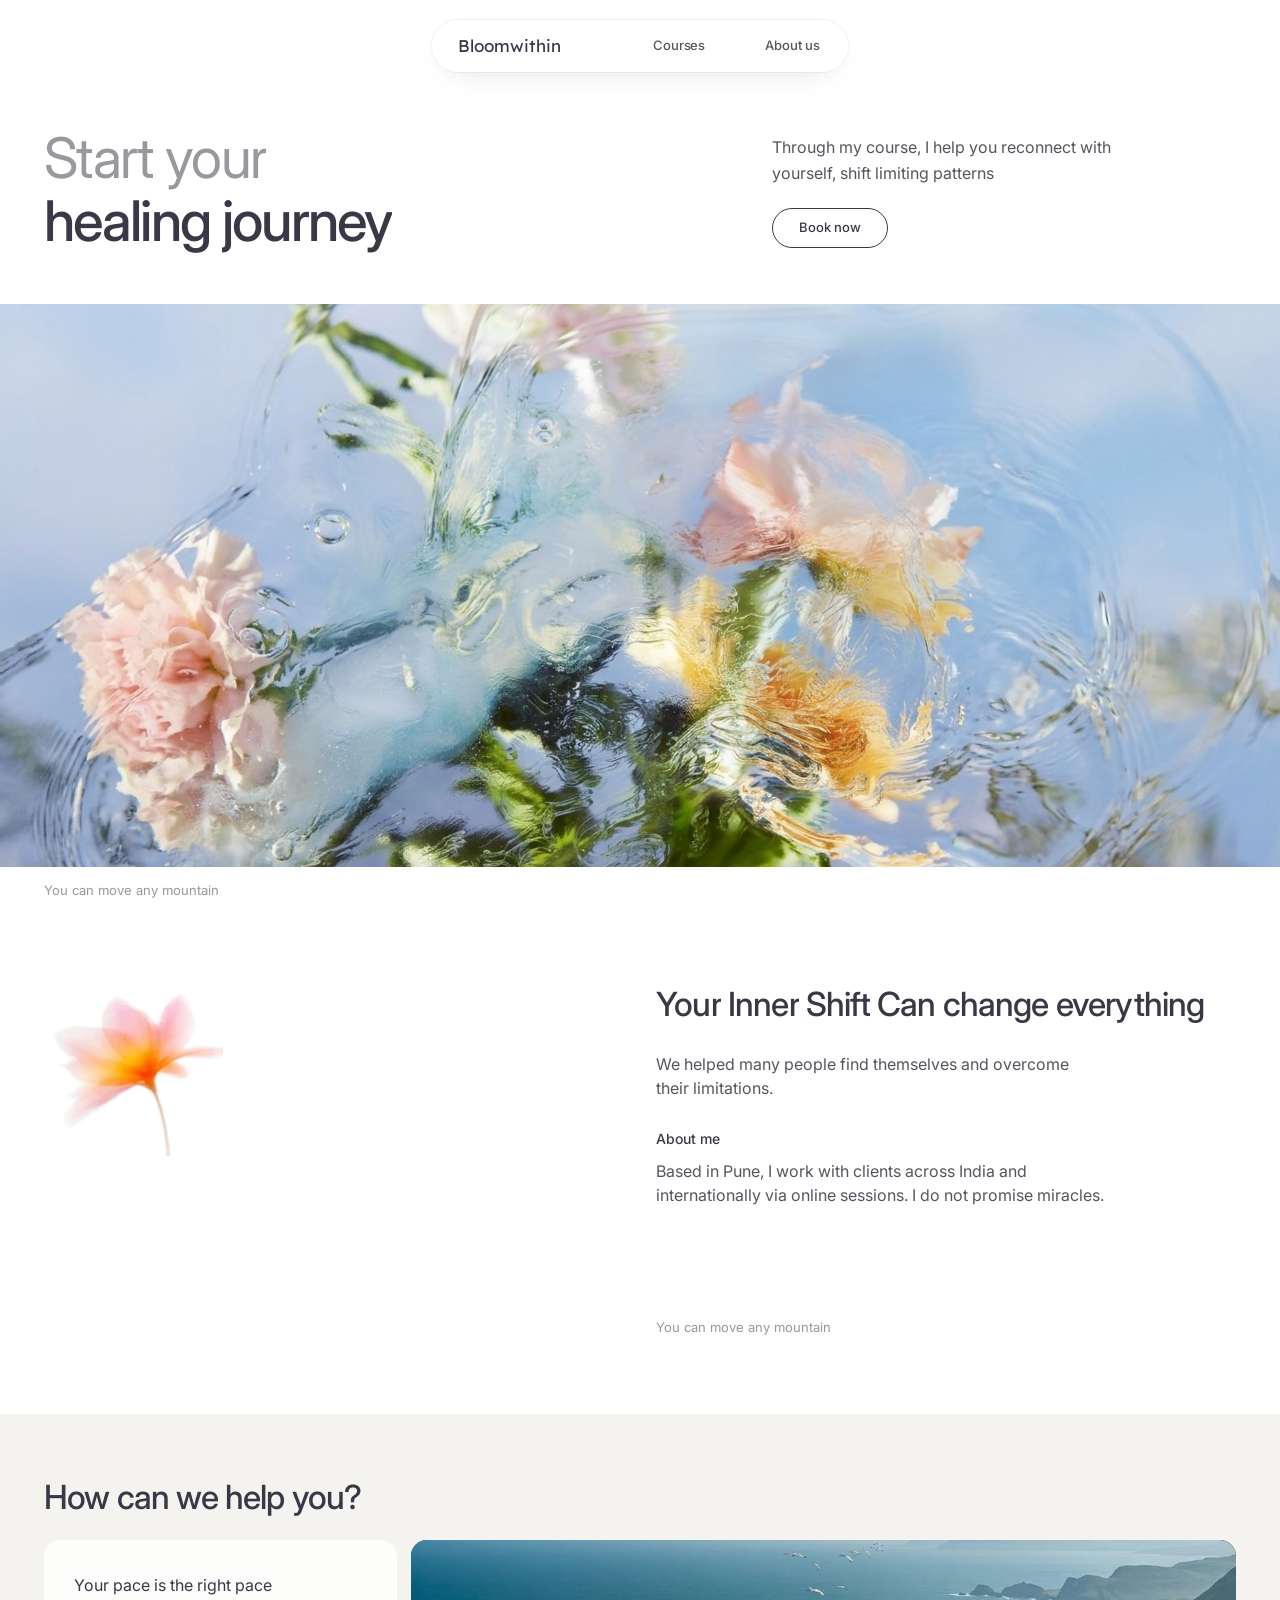
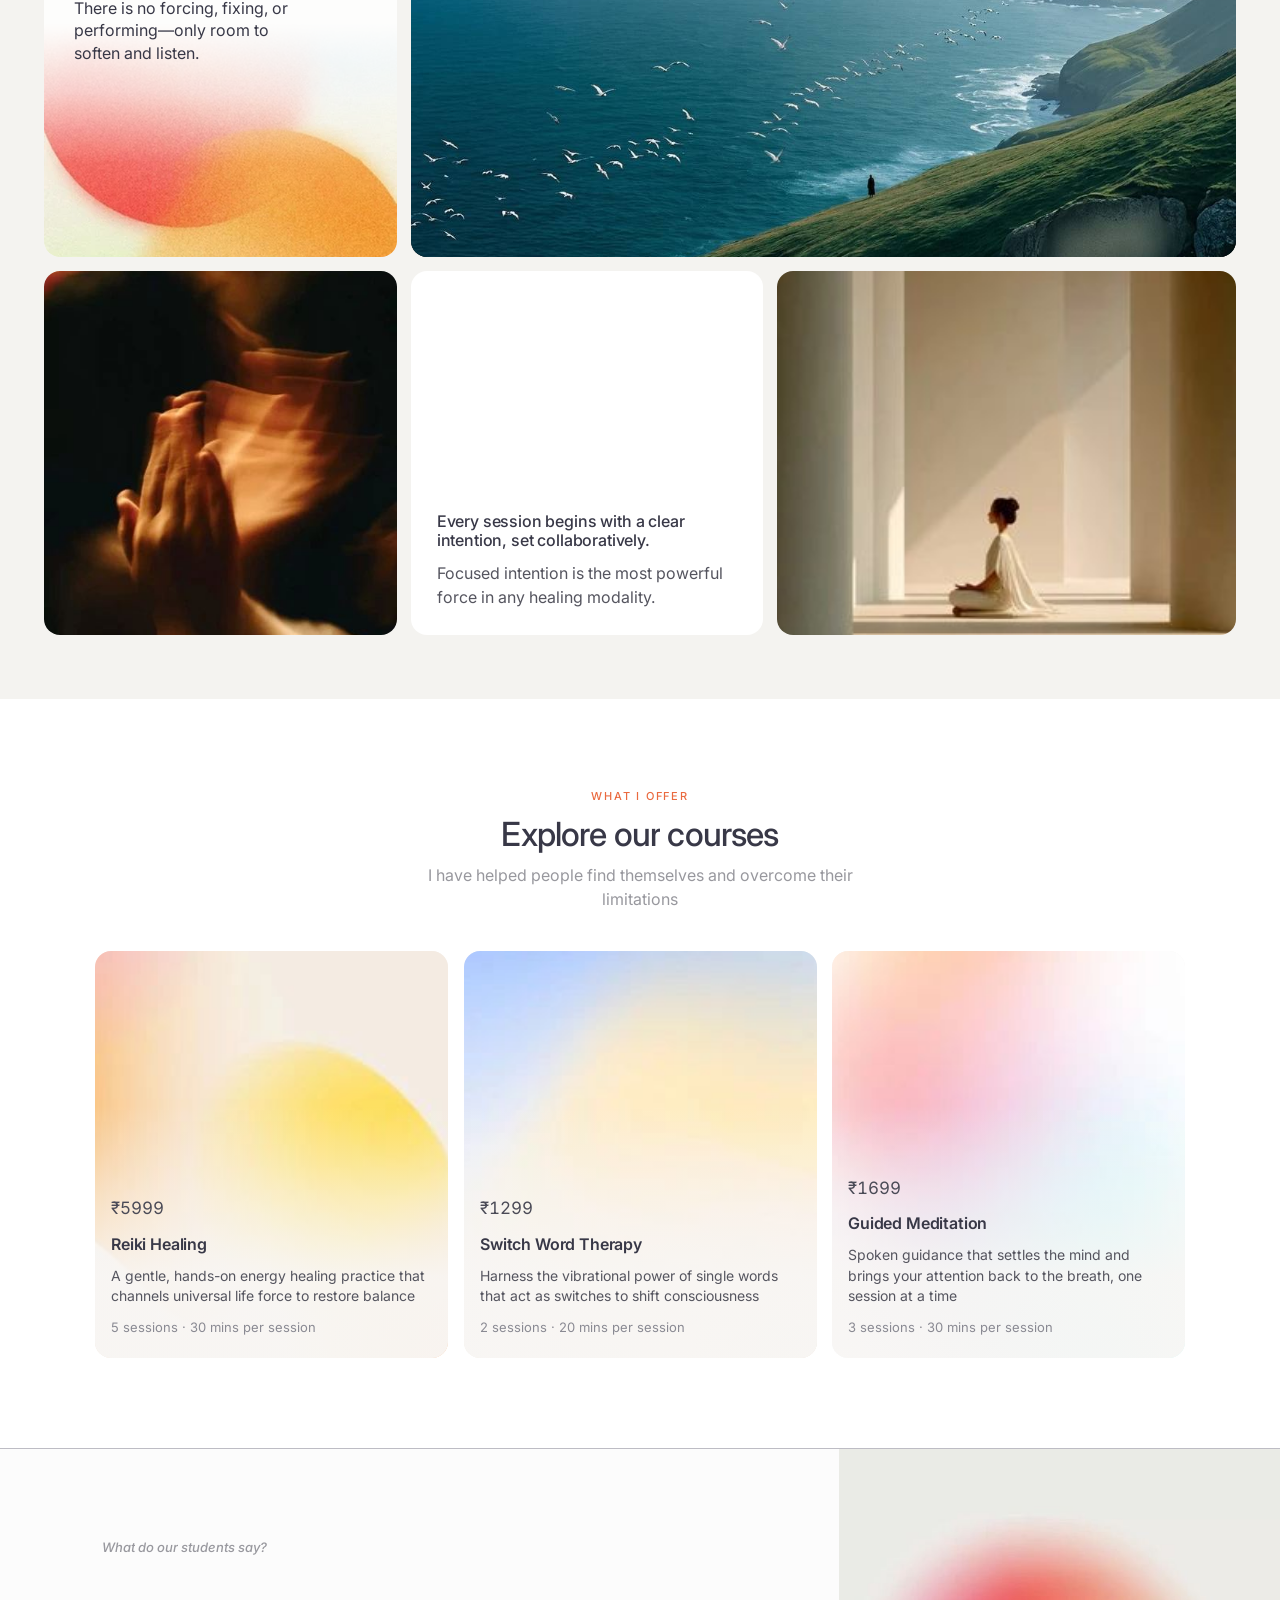
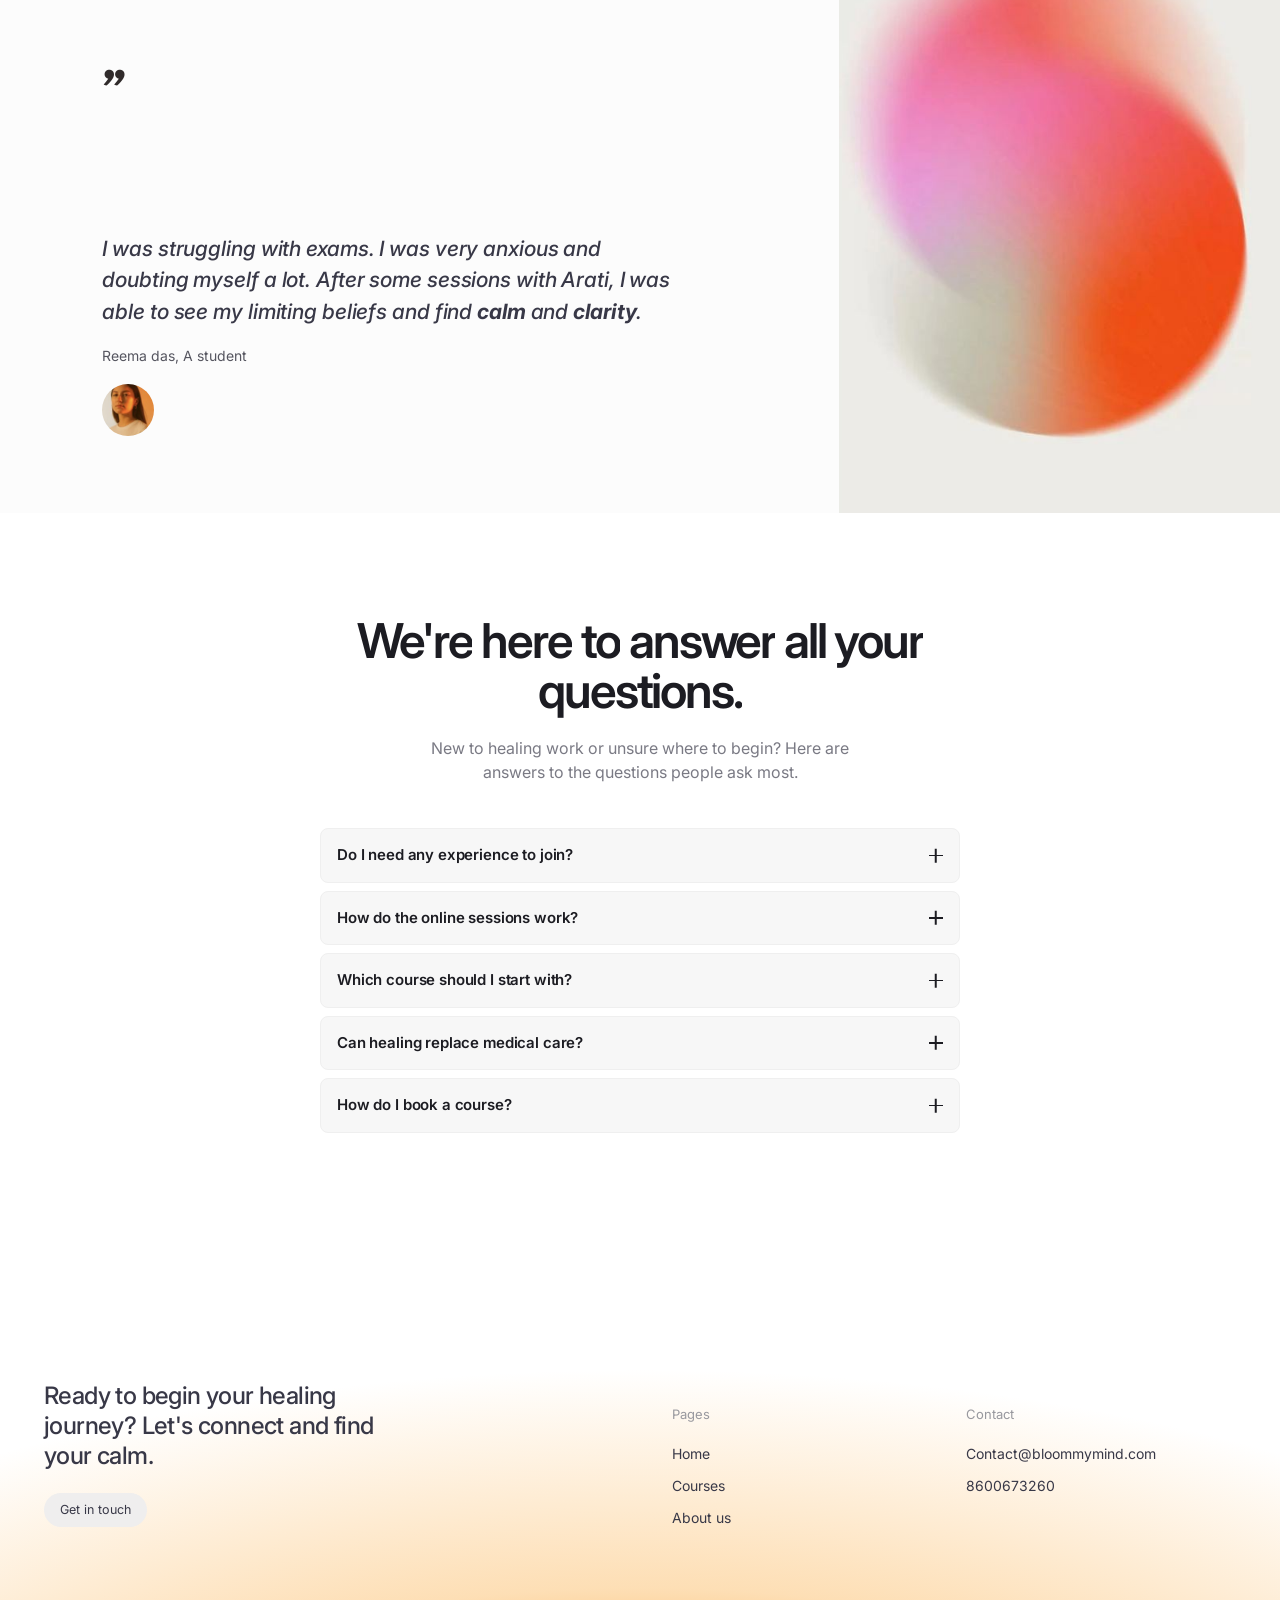
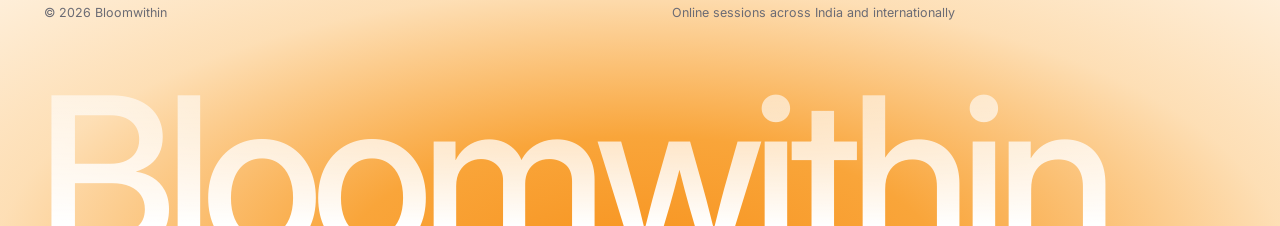
==== commit 9ff9b9df: "Add files via upload" ====
--- a/index.html
+++ b/index.html
@@ -156,7 +156,7 @@
 .offer { padding-block: clamp(44px, 7vw, 96px); text-align: center; }
 .offer-head { display: flex; flex-direction: column; align-items: center; gap: 10px; margin-bottom: 40px; }
 .offer-head .small { max-width: 44ch; }
-.cards { display: grid; grid-template-columns: repeat(3, minmax(0, 1fr)); gap: clamp(16px, 2.6vw, 29px); max-width: 1090px; margin-inline: auto; text-align: left; }
+.cards { display: grid; grid-template-columns: repeat(3, minmax(0, 1fr)); gap: 16px; max-width: 1090px; margin-inline: auto; text-align: left; }
 .course { position: relative; display: flex; flex-direction: column; justify-content: flex-end; aspect-ratio: 350 / 404; border-radius: 16px; background: #f8f6f4; overflow: hidden; }
 .course:hover { z-index: 2; }
 @media (hover: hover) {
@@ -487,9 +487,15 @@
   .bento { grid-template-columns: minmax(0, 1fr); }
   .card-vid { grid-column: auto; min-height: 220px; }
   .card-pace, .card-photo, .card-photo.card-sit { aspect-ratio: auto; min-height: 280px; }
-  .card-text { min-height: 0; }
+  .card-text { min-height: 340px; }
   .cards, .quotes { grid-template-columns: minmax(0, 1fr); }
+  .cards { gap: 16px; }
+  .nav-in { gap: 20px; padding: 10px 22px; }
+  .nav nav { gap: 18px; align-items: center; }
+  .nav .logo, .nav nav a { line-height: 1.2; display: block; }
   .course { aspect-ratio: auto; min-height: 400px; }
+  .course .cbody { gap: 16px; }
+  .course .meta { margin-top: 0; }
   .row { grid-template-columns: minmax(0, 1fr); gap: 0; padding-left: 0; }
   .row-text { padding-inline: max(16px, env(safe-area-inset-left, 0px)) max(16px, env(safe-area-inset-right, 0px)); }
   .row-img { order: -1; min-height: 260px; }
@@ -504,7 +510,7 @@
   .touch-info { padding-top: 0; }
   .crow { position: relative; top: auto; box-shadow: none; border-radius: 0; margin-bottom: 36px; grid-template-columns: minmax(0, 1fr); row-gap: 24px; padding-right: max(16px, env(safe-area-inset-right, 0px)); }
   .c-photo { max-width: 420px; }
-  .c-col3 { max-width: 480px; margin-right: calc(-1 * max(16px, env(safe-area-inset-right, 0px))); }
+  .c-col3 { display: none; }
   .c-table { margin-top: 32px; }
   .c-col2 .pill { margin-top: 28px; }
 }
@@ -597,7 +603,7 @@
       <p class="small fade">I have helped people find themselves and overcome their limitations</p>
     </div>
     <div class="cards">
-      <a class="course fade" data-par="-.8" href="#courses" data-route="courses">
+      <a class="course fade" href="#courses" data-route="courses">
         <div class="cimg imgr" data-par-img><img class="rv fill" data-k="g1" alt=""></div>
         <div class="cbody">
           <span class="price">₹5999</span>
@@ -606,7 +612,7 @@
           <span class="meta">5 sessions · 30 mins per session</span>
         </div>
       </a>
-      <a class="course fade" data-par="-1.6" href="#courses" data-route="courses" style="--d:.1s">
+      <a class="course fade" href="#courses" data-route="courses" style="--d:.1s">
         <div class="cimg imgr" data-par-img style="--d:.1s"><img class="rv fill" data-k="g2" alt=""></div>
         <div class="cbody">
           <span class="price">₹1299</span>
@@ -615,7 +621,7 @@
           <span class="meta">2 sessions · 20 mins per session</span>
         </div>
       </a>
-      <a class="course fade" data-par="-2.4" href="#courses" data-route="courses" style="--d:.2s">
+      <a class="course fade" href="#courses" data-route="courses" style="--d:.2s">
         <div class="cimg imgr" data-par-img style="--d:.2s"><img class="rv fill" data-k="g3" alt=""></div>
         <div class="cbody">
           <span class="price">₹1699</span>
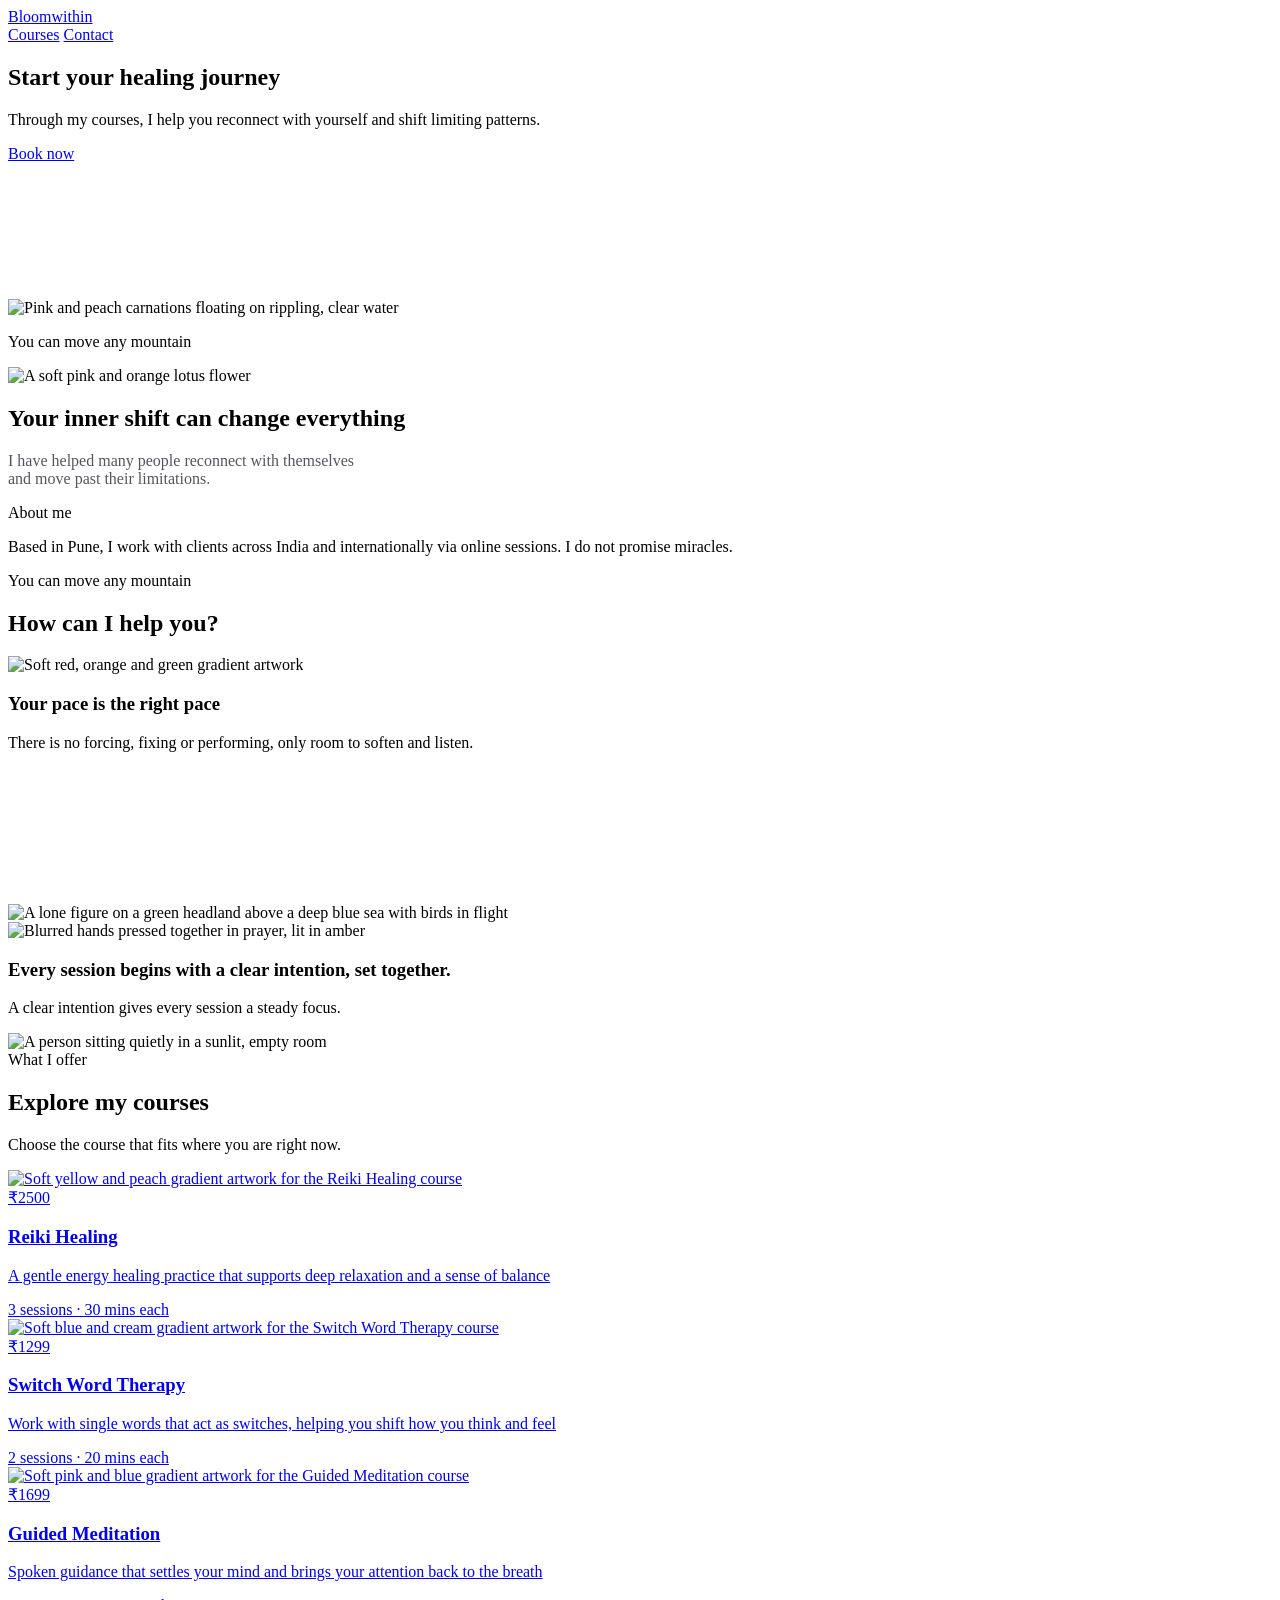
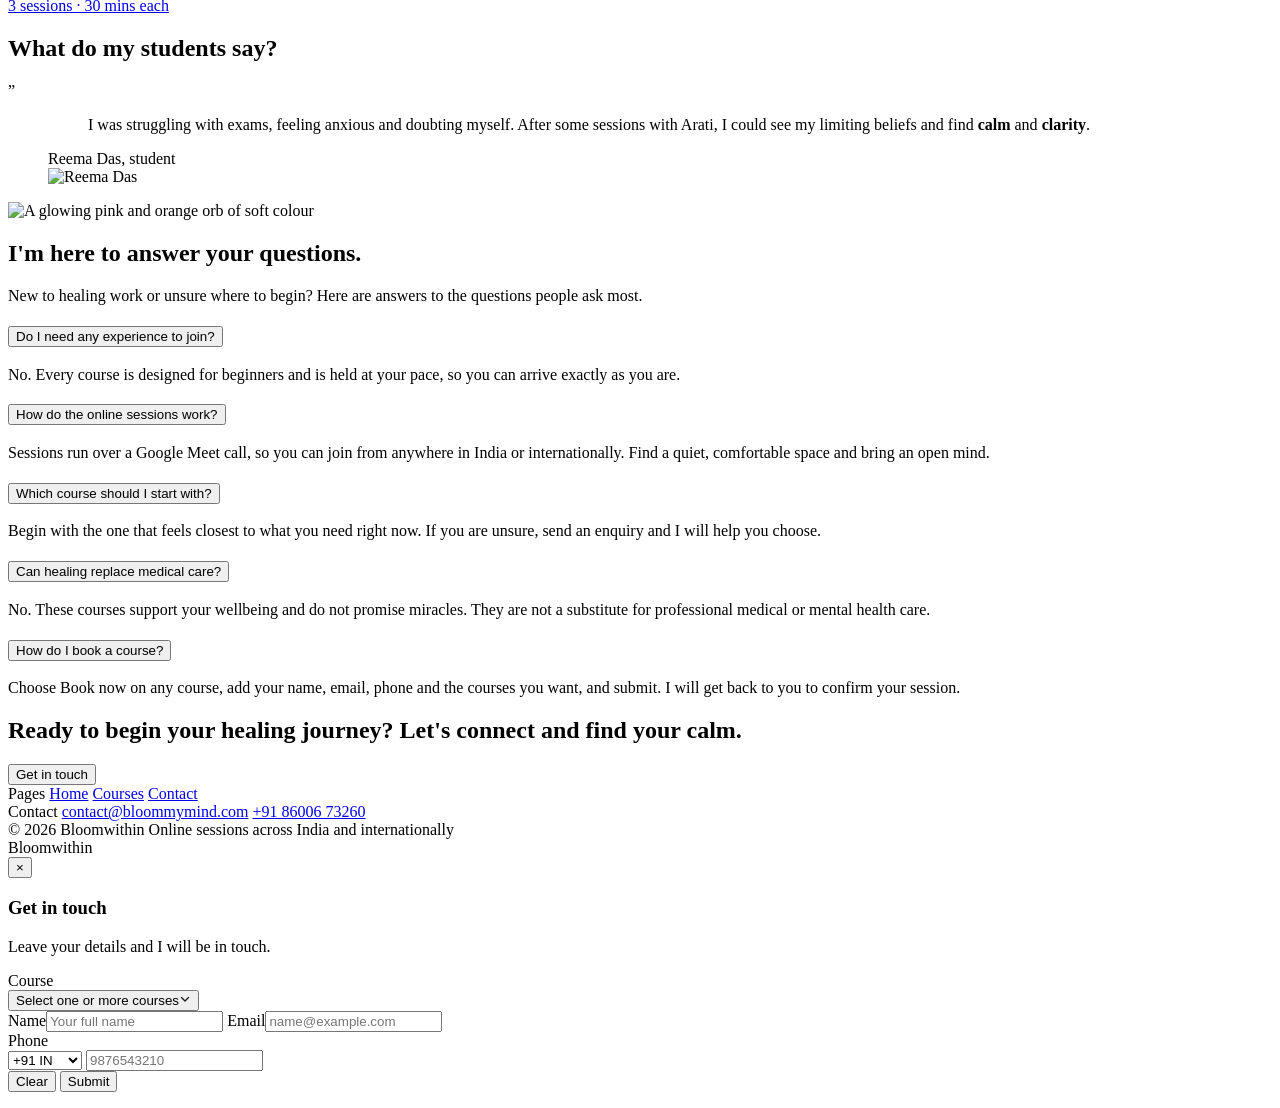
==== commit b94a1838: "Add files via upload" ====
--- a/index.html
+++ b/index.html
@@ -1,538 +1,37 @@
 <!doctype html>
 <html lang="en">
-<head><meta charset="utf-8"><meta name="viewport" content="width=device-width, initial-scale=1, viewport-fit=cover">
-<title>Bloomwithin</title>
-<meta name="claude:viewport-fit-sides" content="cover">
+<head>
+<meta charset="utf-8">
+<meta name="viewport" content="width=device-width, initial-scale=1, viewport-fit=cover">
+<title>Bloomwithin | Online Healing, Reiki &amp; Meditation Courses</title>
+<meta name="description" content="Begin your healing journey with Bloomwithin. Gentle online Reiki, Switch Word Therapy and guided meditation courses to help you reconnect with yourself.">
+<meta name="robots" content="index, follow, max-image-preview:large">
+<link rel="canonical" href="https://www.bloomwithin.world/">
+<meta property="og:type" content="website">
+<meta property="og:site_name" content="Bloomwithin">
+<meta property="og:title" content="Bloomwithin | Online Healing, Reiki &amp; Meditation Courses">
+<meta property="og:description" content="Begin your healing journey with Bloomwithin. Gentle online Reiki, Switch Word Therapy and guided meditation courses to help you reconnect with yourself.">
+<meta property="og:url" content="https://www.bloomwithin.world/">
+<meta property="og:image" content="https://www.bloomwithin.world/images/og-home.jpg">
+<meta property="og:image:width" content="1200">
+<meta property="og:image:height" content="630">
+<meta property="og:image:alt" content="Pink and peach carnations floating on rippling, clear water">
+<meta name="twitter:card" content="summary_large_image">
+<meta name="twitter:title" content="Bloomwithin | Online Healing, Reiki &amp; Meditation Courses">
+<meta name="twitter:description" content="Begin your healing journey with Bloomwithin. Gentle online Reiki, Switch Word Therapy and guided meditation courses to help you reconnect with yourself.">
+<meta name="twitter:image" content="https://www.bloomwithin.world/images/og-home.jpg">
 <link rel="preconnect" href="https://fonts.googleapis.com">
 <link rel="preconnect" href="https://fonts.gstatic.com" crossorigin>
 <link rel="stylesheet" href="https://fonts.googleapis.com/css2?family=Inter:ital,wght@0,300..700;1,300..700&family=Lexend:wght@400;500&family=Cormorant+Garamond:wght@400;500&family=Lemon&family=Lily+Script+One&display=swap">
-<style>
-/* Layout: airy single-column editorial flow. Full-bleed hero art, a grey bento band, three gradient course cards, cream footer with a peach glow. Two views (Home, Courses) switched by hash. */
-:root {
-  --bg: #ffffff;
-  --ink: #383847;
-  --muted: #98989e;
-  --link: #0099ff;
-  --band: #f4f3f0;
-  --cream: #f8f6f1;
-  --line: #d9d8d4;
-  --accent: #ea6a3f;
-  --glow: #f2bd7e;
-  --sans: "Inter", "Helvetica Neue", Arial, sans-serif;
-  --lex: "Lexend", "Inter", Arial, sans-serif;
-  --logo: "Lemon", "Lexend", Georgia, serif;
-  --script: "Lily Script One", Georgia, serif;
-  --ease: cubic-bezier(.2, .7, .1, 1);
-  color-scheme: light;
-}
-* { box-sizing: border-box; }
-html { scroll-behavior: smooth; }
-body {
-  margin: 0;
-  background: var(--bg);
-  color: var(--ink);
-  font-family: var(--sans);
-  font-size: 16px;
-  line-height: 1.5;
-  overflow-x: hidden;
-  overflow-x: clip;
-  -webkit-font-smoothing: antialiased;
-}
-body::before { content: ""; position: fixed; inset: 0 0 auto; height: env(safe-area-inset-top, 0px); z-index: 60; background: var(--bg); }
-a { color: inherit; text-decoration: none; }
-img { display: block; max-width: 100%; }
-h1, h2, h3, p { margin: 0; }
-:focus-visible { outline: 2px solid var(--accent); outline-offset: 3px; border-radius: 6px; }
-
-.wrap {
-  width: 100%;
-  max-width: 1280px;
-  margin: 0 auto;
-  padding-left: max(clamp(16px, 4vw, 44px), env(safe-area-inset-left, 0px));
-  padding-right: max(clamp(16px, 4vw, 44px), env(safe-area-inset-right, 0px));
-}
-
-/* ---------- Nav ---------- */
-.nav {
-  position: sticky;
-  top: calc(env(safe-area-inset-top, 0px) + 10px);
-  z-index: 50;
-  display: flex;
-  justify-content: center;
-  padding: 10px max(16px, env(safe-area-inset-left, 0px)) 0 max(16px, env(safe-area-inset-right, 0px));
-  pointer-events: none;
-}
-.nav-in {
-  pointer-events: auto;
-  display: flex;
-  align-items: center;
-  gap: clamp(28px, 7vw, 96px);
-  padding: 10px 26px;
-  border-radius: 999px;
-  background: rgba(255, 255, 255, .86);
-  backdrop-filter: blur(16px) saturate(1.4);
-  -webkit-backdrop-filter: blur(16px) saturate(1.4);
-  box-shadow: 0 0 0 1px rgba(35, 35, 47, .06), 0 10px 30px -18px rgba(35, 35, 47, .25);
-  font-size: 13px;
-}
-.logo { font-family: var(--lex); font-weight: 400; font-size: 17px; letter-spacing: 0; color: var(--ink); }
-.nav nav { display: flex; gap: clamp(28px, 5vw, 56px); }
-.nav nav a { position: relative; padding: 6px 2px; color: #55555f; font-weight: 500; letter-spacing: -.005em; transition: color .3s; }
-.nav nav a::after { content: ""; position: absolute; left: 2px; right: 2px; bottom: 0; height: 1.5px; border-radius: 2px; background: var(--ink); transform: scaleX(0); transform-origin: left; transition: transform .45s var(--ease); }
-.nav nav a:hover { color: var(--ink); }
-.nav nav a:hover::after, .nav nav a[aria-current="page"]::after { transform: scaleX(1); }
-.nav nav a[aria-current="page"] { color: var(--ink); }
-
-/* ---------- Type ---------- */
-.h-hero { font-size: clamp(2.6rem, 6.4vw, 5.4rem); line-height: 1.04; letter-spacing: -.035em; font-weight: 500; }
-.h-hero-32 { font-size: 56px; line-height: 1.15; letter-spacing: -.03em; margin-top: -6px; }
-.h-hero-32 .line.soft { font-size: 56px; line-height: 1.1; }
-.h-hero span.line { display: block; }
-.h-hero .soft { font-weight: 400; color: var(--muted); }
-.h-sec { font-size: clamp(1.5rem, 2.6vw, 2.2rem); line-height: 1.15; letter-spacing: -.025em; font-weight: 500; }
-.h-mid { font-size: clamp(1.25rem, 1.9vw, 1.6rem); line-height: 1.2; letter-spacing: -.02em; font-weight: 500; }
-.small { font-size: 13px; color: var(--muted); }
-.offer-head .small { font-size: 16px; }
-.eyebrow { font-size: 11px; letter-spacing: .16em; text-transform: uppercase; color: var(--accent); font-weight: 500; }
-.lede { font-size: 16px; line-height: 1.65; color: #55555f; max-width: 38ch; }
-
-.pill {
-  display: inline-flex;
-  align-items: center;
-  justify-content: center;
-  padding: 9px 26px;
-  border: 1px solid var(--ink);
-  border-radius: 999px;
-  font-size: 13px;
-  font-weight: 500;
-  background: transparent;
-  color: var(--ink);
-  font-family: inherit;
-  cursor: pointer;
-  transition: background .35s var(--ease), color .35s var(--ease), border-color .35s var(--ease);
-}
-.pill:hover { background: var(--ink); color: #fff; }
-
-/* ---------- Hero ---------- */
-.hero { padding-top: clamp(28px, 6vw, 72px); padding-bottom: clamp(28px, 4vw, 48px); }
-.hero-top { display: grid; grid-template-columns: minmax(0, 1.5fr) minmax(0, 1fr); gap: 32px; align-items: start; }
-.hero-side { display: flex; flex-direction: column; align-items: flex-start; gap: 22px; padding-bottom: 8px; }
-.hero-img { height: clamp(260px, 44vw, 600px); }
-.hero-img img, .fill { width: 100%; height: 100%; object-fit: cover; }
-.mountain { padding-top: 14px; }
-
-/* ---------- Inner shift ---------- */
-.shift { padding-block: clamp(36px, 6vw, 80px); }
-.shift-grid { display: grid; grid-template-columns: minmax(0, 1fr) minmax(0, 1fr); gap: 32px; min-height: 360px; }
-.shift-left { display: flex; flex-direction: column; justify-content: space-between; gap: 24px; }
-.flower { width: clamp(110px, 14vw, 180px); }
-.shift-right { display: flex; flex-direction: column; gap: 28px; padding-top: 8px; }
-.shift-right .block { display: flex; flex-direction: column; gap: 10px; }
-.shift-right .block p { font-size: 16px; color: #55555f; max-width: 46ch; }
-.shift-right .label { font-size: 14px; font-weight: 500; }
-.shift-end { margin-top: auto; text-align: left; }
-
-/* ---------- Bento ---------- */
-.band { background: var(--band); padding-block: clamp(36px, 5vw, 72px); }
-.band .h-sec { margin-bottom: 24px; }
-.bento { display: grid; grid-template-columns: minmax(0, 1fr) minmax(0, 1fr) minmax(0, 1.3fr); gap: 14px; }
-.card { position: relative; border-radius: 16px; overflow: hidden; background: #fff; }
-.card-pace { aspect-ratio: 98 / 88; background: #fdfdfc; }
-.card-pace .bgimg { position: absolute; left: 0; bottom: 0; width: 100%; height: 74%; object-fit: cover; object-position: center 39%; -webkit-mask-image: linear-gradient(to bottom, transparent 0%, rgba(0, 0, 0, .3) 30%, rgba(0, 0, 0, .85) 60%, #000 85%); mask-image: linear-gradient(to bottom, transparent 0%, rgba(0, 0, 0, .3) 30%, rgba(0, 0, 0, .85) 60%, #000 85%); }
-.card-pace .panel { position: relative; z-index: 1; max-width: 18rem; padding: 34px 30px; display: flex; flex-direction: column; }
-.card-pace .panel h3, .card-pace .panel p { font-size: 16px; line-height: 1.4; font-weight: 400; letter-spacing: 0; color: var(--ink); }
-.card-text .h-mid { font-size: 1rem; letter-spacing: -.01em; }
-.card-text p { font-size: 16px; color: #55555f; }
-.card-vid { grid-column: span 2; background: #000; }
-.card-vid img.fill, .card-photo img.fill { position: absolute; inset: 0; }
-.fluid-cv { position: absolute; inset: 0; width: 100%; height: 100%; pointer-events: none; }
-.has-cursor [data-fluid], .has-cursor [data-fluid] * { cursor: default !important; }
-.card-photo { aspect-ratio: 98 / 101; }
-.card-photo.card-sit { aspect-ratio: auto; }
-.card-sit img.fill { object-position: center 82%; }
-.card-text { padding: 26px; display: flex; flex-direction: column; justify-content: flex-end; gap: 10px; }
-
-/* ---------- Offer ---------- */
-.offer { padding-block: clamp(44px, 7vw, 96px); text-align: center; }
-.offer-head { display: flex; flex-direction: column; align-items: center; gap: 10px; margin-bottom: 40px; }
-.offer-head .small { max-width: 44ch; }
-.cards { display: grid; grid-template-columns: repeat(3, minmax(0, 1fr)); gap: 16px; max-width: 1090px; margin-inline: auto; text-align: left; }
-.course { position: relative; display: flex; flex-direction: column; justify-content: flex-end; aspect-ratio: 350 / 404; border-radius: 16px; background: #f8f6f4; overflow: hidden; }
-.course:hover { z-index: 2; }
-@media (hover: hover) {
-  .js .course.fade.in { transition: opacity .9s var(--ease) var(--d, 0s), transform .7s cubic-bezier(.34, 1.45, .64, 1); will-change: transform; }
-  .js .course.fade.in:hover { transform: translateY(-4px) scale(1.05); }
-}
-.course .cimg { position: absolute; inset: 0; }
-.course .cimg::after { content: ""; position: absolute; inset: 0; z-index: 1; background: linear-gradient(to bottom, rgba(248, 246, 244, 0) 38%, rgba(248, 246, 244, .55) 60%, rgba(248, 246, 244, .94) 80%); pointer-events: none; }
-.course .cbody { position: relative; z-index: 2; padding: 0 clamp(14px, 1.3vw, 16px) clamp(16px, 1.6vw, 22px); display: flex; flex-direction: column; gap: 10px; }
-.price { font-size: clamp(15px, 1.35vw, 17px); color: #4b4b57; font-variant-numeric: tabular-nums; }
-.course h3 { font-size: clamp(14px, 1.3vw, 16px); font-weight: 600; letter-spacing: -.01em; }
-.course p { font-size: clamp(13px, 1.15vw, 14px); line-height: 1.45; color: #55555f; }
-.course .meta { font-size: clamp(12px, 1.05vw, 13px); color: #8a8a93; margin-top: 2px; }
-
-/* ---------- Students ---------- */
-.students { display: grid; grid-template-columns: minmax(0, 1.9fr) minmax(0, 1fr); min-height: clamp(520px, 52vw, 720px); border-top: 1px solid #bdbcc4; background: #fcfcfc; }
-.stu-left { display: flex; flex-direction: column; align-items: flex-start; gap: 24px; justify-content: space-between; padding: clamp(56px, 7vw, 96px) 28px clamp(48px, 6vw, 88px) max(clamp(16px, 8vw, 128px), env(safe-area-inset-left, 0px)); }
-.stu-label { font-size: 13px; font-style: italic; font-weight: 500; letter-spacing: 0; color: var(--muted); }
-.qmark { font-family: var(--script); font-style: normal; font-weight: 400; font-size: 56px; line-height: .7; color: #302b2b; }
-.stu-quote { margin: 0; max-width: 36rem; display: flex; flex-direction: column; gap: 18px; }
-.stu-quote blockquote { margin: 0; font-size: 21px; line-height: 1.5; font-style: italic; font-weight: 500; letter-spacing: -.005em; color: var(--ink); }
-.stu-quote blockquote strong { font-weight: 700; }
-.stu-quote figcaption { font-size: 14px; color: #55555f; }
-.avatar { width: 52px; height: 52px; border-radius: 50%; object-fit: cover; }
-.stu-img { position: relative; min-height: 260px; }
-.stu-img img { position: absolute; inset: 0; object-position: 70% 65%; }
-
-/* ---------- Courses rows (match Framer) ---------- */
-.cp-head { padding: clamp(56px, 8.8vw, 112px) 0 30px max(clamp(16px, 3.3vw, 42px), env(safe-area-inset-left, 0px)); }
-.cp-title { font-size: clamp(28px, 2.8vw, 36px); line-height: 1.2; font-weight: 600; letter-spacing: -.02em; color: var(--ink); }
-.crow { display: grid; grid-template-columns: 295fr 413fr 471fr; column-gap: clamp(16px, 2.3vw, 29px); padding-left: max(clamp(16px, 3.3vw, 42px), env(safe-area-inset-left, 0px)); margin-bottom: 36px; }
-.c-col1 { display: flex; flex-direction: column; min-width: 0; }
-.c-photo { position: relative; aspect-ratio: 371 / 423; }
-.c-photo img, .c-col3 img { position: absolute; inset: 0; }
-.c-num { margin-top: 38px; font-size: clamp(36px, 3.8vw, 49px); line-height: 1.1; font-weight: 600; letter-spacing: -.02em; color: #4b4b57; font-variant-numeric: tabular-nums; }
-.c-name { margin-top: 12px; font-size: 20px; line-height: 1.3; font-weight: 500; color: var(--ink); }
-.c-col2 { display: flex; flex-direction: column; align-items: flex-start; min-width: 0; }
-.c-about h3, .c-about p { font-size: 16px; line-height: 1.55; }
-.c-about h3 { font-weight: 600; color: var(--ink); }
-.c-about p { color: #55555f; }
-.c-about > * + * { margin-top: 24px; }
-.c-table { width: 100%; margin: 20px 0 0; }
-.c-trow { display: grid; grid-template-columns: 49% minmax(0, 1fr); align-items: center; padding: 15px 0; border-bottom: 1px solid #d6d5da; }
-.c-trow:last-child { border-bottom: 0; }
-.c-trow dt { font-size: 14px; font-weight: 500; color: var(--muted); }
-.c-trow dd { margin: 0; font-size: 16px; color: var(--ink); }
-.c-col2 .pill { margin-top: 20px; height: 41px; padding: 0 30px; font-size: 15px; }
-.c-col3 { position: relative; aspect-ratio: 594 / 700; min-width: 0; }
-
-.crows { position: relative; }
-.crow { position: sticky; top: var(--stk, 0px); background: #fff; padding-top: 28px; padding-bottom: 8px; margin-bottom: 0; }
-.crow:nth-child(1) { z-index: 1; } .crow:nth-child(2) { z-index: 2; } .crow:nth-child(3) { z-index: 3; }
-.crow:first-child { box-shadow: none; }
-
-/* ---------- Courses page ---------- */
-.c-head { padding-block: clamp(36px, 6vw, 80px) clamp(24px, 4vw, 48px); display: grid; grid-template-columns: minmax(0, 1.5fr) minmax(0, 1fr); gap: 32px; align-items: end; }
-.row { display: grid; grid-template-columns: minmax(0, 1fr) minmax(0, 1fr); gap: clamp(24px, 5vw, 72px); align-items: stretch; padding-left: max(clamp(16px, 4vw, 44px), env(safe-area-inset-left, 0px), calc((100% - 1280px) / 2 + clamp(16px, 4vw, 44px))); border-top: 1px solid var(--line); }
-.row-text { display: flex; flex-direction: column; justify-content: center; align-items: flex-start; gap: 18px; padding-block: clamp(32px, 5vw, 64px); }
-.row-text .h-sec { font-size: clamp(1.8rem, 3.4vw, 3rem); }
-.row-text p { font-size: 15px; color: #55555f; max-width: 44ch; }
-.facts { display: grid; grid-template-columns: auto 1fr; gap: 6px 22px; font-size: 13px; margin: 4px 0 6px; }
-.facts dt { color: var(--muted); }
-.facts dd { margin: 0; font-variant-numeric: tabular-nums; }
-.row-img { position: relative; min-height: clamp(300px, 36vw, 480px); }
-.row-img img { position: absolute; inset: 0; }
-.ready { padding-block: clamp(32px, 5vw, 64px) clamp(40px, 6vw, 80px); }
-.ready-card { position: relative; min-height: clamp(300px, 34vw, 420px); border-radius: 28px; display: flex; align-items: flex-end; background: radial-gradient(60% 90% at 88% 20%, rgba(250, 190, 160, .75), rgba(250, 190, 160, 0) 70%), radial-gradient(70% 90% at 8% 100%, rgba(190, 196, 250, .8), rgba(190, 196, 250, 0) 70%), #f6f3f6; }
-.ready-copy { position: relative; z-index: 1; display: flex; flex-direction: column; align-items: flex-start; gap: 14px; padding: clamp(24px, 4vw, 52px); max-width: 38rem; color: var(--ink); }
-.ready-chip { font-size: 11.5px; line-height: 1; padding: 8px 10px; border-radius: 6px; background: rgba(255, 255, 255, .7); color: #4b4b57; }
-.ready-h { font-size: clamp(2rem, 4.4vw, 3.5rem); line-height: 1.02; font-weight: 500; letter-spacing: -.04em; }
-.ready-p { font-size: clamp(14px, 1.3vw, 16px); line-height: 1.55; color: #55555f; max-width: 34ch; }
-.ready-actions { display: flex; align-items: center; gap: 22px; margin-top: 8px; }
-.ready-btn { height: 46px; padding: 0 28px; border: 0; border-radius: 999px; background: #1f1f1f; color: #fff; font: inherit; font-size: 15px; font-weight: 500; cursor: pointer; transition: transform .45s var(--ease), background-color .3s; }
-.ready-btn:hover { background: #000; transform: translateY(-2px); }
-.ready-link { color: var(--ink); font-size: 15px; border-bottom: 1px solid rgba(28, 28, 34, .4); padding-bottom: 2px; transition: border-color .3s; }
-.ready-link:hover { border-color: var(--ink); }
-
-
-/* ---------- About trio ---------- */
-.trio { display: grid; grid-template-columns: repeat(3, minmax(0, 1fr)); gap: 12px; align-items: stretch; padding: clamp(24px, 4vw, 48px) max(clamp(16px, 4vw, 44px), env(safe-area-inset-right, 0px)) clamp(24px, 4vw, 48px) 0; min-height: clamp(300px, 36vw, 480px); }
-.trio > div { position: relative; border-radius: 16px; min-height: 260px; }
-.trio > div:nth-child(2) { margin-top: 36px; margin-bottom: -12px; }
-.trio img { position: absolute; inset: 0; }
-
-/* ---------- Parallax ---------- */
-.js [data-par] { translate: 0 var(--cy, 0px); will-change: translate; }
-.js [data-par-img] img.rv, .js [data-par-img] .parimg { translate: 0 var(--py, 0px); scale: 1.16; }
-
-/* ---------- Book now popup ---------- */
-.modal { position: fixed; inset: 0; z-index: 9000; display: grid; place-items: center; padding: 16px max(16px, env(safe-area-inset-right, 0px)) max(16px, env(safe-area-inset-bottom, 0px)) max(16px, env(safe-area-inset-left, 0px)); background: rgba(28, 28, 34, .38); -webkit-backdrop-filter: blur(8px); backdrop-filter: blur(8px); opacity: 0; visibility: hidden; transition: opacity .35s var(--ease), visibility 0s .35s; }
-.modal.open { opacity: 1; visibility: visible; transition: opacity .35s var(--ease); }
-.modal-card { position: relative; width: 100%; max-width: 420px; max-height: 100%; overflow: auto; background: #fff; border-radius: 28px; padding: 28px 24px 26px; box-shadow: 0 40px 80px -30px rgba(40, 40, 90, .5); transform: translateY(24px) scale(.97); transition: transform .5s var(--ease); }
-.modal.open .modal-card { transform: none; }
-.modal-card h3 { text-align: center; font-size: 18px; font-weight: 600; letter-spacing: -.01em; color: #1c1c22; }
-.modal-sub { text-align: center; font-size: 13px; color: var(--muted); margin: 6px 0 20px; min-height: 1em; }
-.modal-x { position: absolute; top: 14px; right: 14px; width: 34px; height: 34px; border: 0; border-radius: 50%; background: #f4f4f5; color: #1c1c22; font-size: 18px; line-height: 1; cursor: pointer; transition: background-color .3s; }
-.modal-x:hover { background: #e9e9ec; }
-.js-lock { overflow: hidden; }
-
-
-/* ---------- About Us ---------- */
-.au { width: 100%; max-width: 1232px; margin: 0 auto; padding: 10px max(10px, env(safe-area-inset-right, 0px)) 24px max(10px, env(safe-area-inset-left, 0px)); }
-.au-hero { position: relative; height: clamp(260px, 36vw, 433px); border-radius: 22px; overflow: hidden; background: #2f5a1e; display: grid; place-items: center; }
-.au-hero img { position: absolute; inset: 0; }
-.au-hero::after { content: ""; position: absolute; inset: 0; background: linear-gradient(to bottom, rgba(10, 30, 10, .18), rgba(10, 30, 10, .38)); pointer-events: none; }
-.au-title { position: relative; z-index: 1; font-size: clamp(2.6rem, 6vw, 4.75rem); line-height: 1; font-weight: 500; letter-spacing: -.05em; color: #fff; text-shadow: 0 2px 30px rgba(0, 20, 0, .35); }
-.au-panel { margin-top: 14px; border-radius: 22px; background: #f7f7f6; padding: clamp(40px, 8vw, 104px) clamp(16px, 3vw, 34px) clamp(24px, 5vw, 64px); }
-.au-chip { display: inline-block; font-size: 11.5px; line-height: 1; padding: 8px 10px; border-radius: 6px; background: #ececeb; color: #4b4b57; }
-.au-h { margin-top: 28px; max-width: 28em; font-size: clamp(1.4rem, 2.6vw, 1.95rem); line-height: 1.22; font-weight: 500; letter-spacing: -.035em; color: var(--ink); }
-.au-h em { font-style: normal; color: #9a9aa2; }
-.au-cards { display: grid; grid-template-columns: repeat(3, minmax(0, 1fr)); gap: 8px; margin-top: clamp(32px, 5vw, 58px); }
-.au-card { display: flex; flex-direction: column; min-height: clamp(220px, 23vw, 276px); background: #fff; border-radius: 16px; padding: 28px; }
-.au-card h3 { margin-top: auto; font-size: 21px; line-height: 1.2; font-weight: 500; letter-spacing: -.02em; color: var(--ink); }
-.au-card p { margin-top: 10px; font-size: 14px; line-height: 1.45; color: #6b6b74; max-width: 17em; }
-.au-team { padding: clamp(40px, 6vw, 72px) clamp(12px, 2.5vw, 30px) clamp(16px, 3vw, 32px); }
-.au-h2 { margin-top: 24px; max-width: 18em; }
-.au-p { margin-top: 16px; max-width: 40em; font-size: 15px; line-height: 1.6; color: #55555f; }
-.au-photos { display: grid; grid-template-columns: repeat(3, minmax(0, 1fr)); gap: 8px; margin-top: clamp(28px, 4vw, 44px); }
-.au-photos > div { position: relative; border-radius: 16px; aspect-ratio: 5 / 6; }
-.au-photos img { position: absolute; inset: 0; }
-@media (max-width: 860px) { .au-cards { grid-template-columns: minmax(0, 1fr); } .au-card { min-height: 190px; } .au-photos { grid-template-columns: minmax(0, 1fr) minmax(0, 1fr); } .au-photos > div:nth-child(3) { grid-column: span 2; aspect-ratio: 16 / 10; } }
-
-
-/* ---------- Multi-select ---------- */
-.msel { position: relative; }
-.msel-btn { display: flex; align-items: center; justify-content: space-between; gap: 10px; width: 100%; min-height: 44px; padding: 0 15px; border: 1px solid transparent; border-radius: 10px; background: #f5f5f6; color: #1c1c22; font: inherit; font-size: 14px; font-weight: 400; text-align: left; cursor: pointer; transition: background-color .3s, border-color .3s, box-shadow .3s; }
-.msel-btn:hover { background: #f0f0f2; }
-.msel-btn:focus-visible { outline: none; background: #fff; border-color: #1f1f1f; box-shadow: 0 0 0 3px rgba(31, 31, 31, .1); }
-.msel-btn[aria-invalid="true"] { border-color: #c4491f; background: #fff7f4; }
-.msel-btn svg { flex: none; transition: transform .35s var(--ease); }
-.msel-btn[aria-expanded="true"] svg { transform: rotate(180deg); }
-.msel-val { min-width: 0; overflow: hidden; text-overflow: ellipsis; white-space: nowrap; }
-.msel-val.ph { color: #a9a9b1; }
-.msel-list { display: flex; flex-direction: column; margin-top: 6px; padding: 6px; border-radius: 12px; background: #fff; box-shadow: 0 0 0 1px rgba(35, 35, 47, .1), 0 14px 30px -18px rgba(35, 35, 47, .35); }
-.msel-list[hidden] { display: none; }
-.msel-opt { position: relative; display: flex; align-items: center; gap: 12px; min-height: 42px; padding: 0 10px; border-radius: 8px; font-size: 14px; font-weight: 400; color: #1c1c22; cursor: pointer; transition: background-color .2s; }
-.msel-opt:hover { background: #f5f5f6; }
-.msel-opt input { position: absolute; opacity: 0; pointer-events: none; }
-.msel-opt i { flex: none; width: 18px; height: 18px; border-radius: 5px; border: 1.5px solid #c9c9d0; background: #fff center / 12px no-repeat; transition: background-color .2s, border-color .2s; }
-.msel-opt input:checked + i { background-color: #1f1f1f; border-color: #1f1f1f; background-image: url("data:image/svg+xml,%3Csvg xmlns='http://www.w3.org/2000/svg' viewBox='0 0 12 12'%3E%3Cpath d='M2.5 6.2 5 8.6l4.5-5' fill='none' stroke='%23fff' stroke-width='1.6' stroke-linecap='round' stroke-linejoin='round'/%3E%3C/svg%3E"); }
-.msel-opt input:focus-visible + i { box-shadow: 0 0 0 3px rgba(31, 31, 31, .15); }
-
-
-/* ---------- Philosophy band ---------- */
-.philo { margin-top: clamp(24px, 4vw, 56px); background: #fdf8f6; }
-.philo-top { display: grid; grid-template-columns: minmax(0, 1fr) minmax(0, 1fr); grid-template-areas: ". h" "tag p"; row-gap: clamp(48px, 7vw, 92px); column-gap: clamp(24px, 5vw, 72px); padding: clamp(56px, 10vw, 128px) max(clamp(16px, 3.3vw, 42px), env(safe-area-inset-right, 0px)) clamp(56px, 7vw, 92px) max(clamp(16px, 3.3vw, 42px), env(safe-area-inset-left, 0px)); }
-.philo-main { display: contents; }
-.philo-h { grid-area: h; max-width: 16em; font-size: clamp(1.7rem, 3.4vw, 2.7rem); line-height: 1.06; font-weight: 400; letter-spacing: -.045em; color: #3a3838; }
-.philo-tag { grid-area: tag; align-self: start; font-size: clamp(14px, 1.3vw, 17px); line-height: 1.3; color: #8c8a8b; max-width: 16em; padding-top: .2em; }
-.philo-p { grid-area: p; max-width: 36em; font-size: clamp(15px, 1.5vw, 19px); line-height: 1.4; letter-spacing: -.01em; color: #4a4848; }
-.philo-banner { position: relative; height: clamp(180px, 22vw, 300px); }
-.philo-banner img { position: absolute; inset: 0; object-position: center 40%; }
-.philo-cap { position: absolute; bottom: 14px; left: max(clamp(16px, 3.3vw, 42px), env(safe-area-inset-left, 0px)); z-index: 1; font-size: 15px; color: #fff; text-shadow: 0 1px 14px rgba(0, 0, 0, .4); font-variant-numeric: tabular-nums; }
-.philo-cap-r { left: auto; right: max(clamp(16px, 3.3vw, 42px), env(safe-area-inset-right, 0px)); }
-@media (max-width: 760px) { .philo-top { grid-template-columns: minmax(0, 1fr); grid-template-areas: "tag" "h" "p"; row-gap: 24px; padding-top: 48px; } }
-
-
-/* ---------- Healing inspiration marquee ---------- */
-.sr-only { position: absolute; width: 1px; height: 1px; margin: -1px; padding: 0; overflow: hidden; clip: rect(0 0 0 0); white-space: nowrap; border: 0; }
-.insp { position: relative; overflow: hidden; background: #fff; margin-top: clamp(24px, 4vw, 56px); padding-block: clamp(20px, 2.4vw, 32px) clamp(48px, 7vw, 100px); }
-.insp-head { padding-inline: max(clamp(16px, 3.3vw, 42px), env(safe-area-inset-left, 0px)); font-size: 12.5px; line-height: 1.35; color: #2b2927; }
-.insp-t { font-size: 12.5px; font-weight: 500; letter-spacing: 0; }
-.insp-s { font-style: italic; color: #6f6c68; }
-.insp-rows { display: flex; flex-direction: column; gap: clamp(4px, 1vw, 12px); margin-top: clamp(56px, 11vw, 150px); }
-.insp-row { display: flex; width: max-content; font-family: "Cormorant Garamond", "Times New Roman", Georgia, serif; font-weight: 500; font-size: clamp(2.2rem, 6.2vw, 4.9rem); line-height: 1.25; letter-spacing: -.01em; color: #2b2927; white-space: nowrap; will-change: transform; backface-visibility: hidden; transform: translate3d(0, 0, 0); contain: layout paint; }
-.insp-set { display: flex; flex: none; align-items: center; }
-.insp-item { display: inline-flex; align-items: center; }
-.insp-item img { width: .78em; height: .98em; margin: 0 .04em 0 .24em; border-radius: .06em; object-fit: cover; flex: none; }
-.insp-item .c { margin-right: .26em; }
-
-
-/* ---------- Arc gallery ---------- */
-.arc { position: relative; overflow: hidden; background: #fff; height: calc(var(--aw, 1100px) * .74); min-height: 420px; }
-.arc-stage { position: absolute; inset: 0; }
-.arc-card { position: absolute; left: 0; top: 0; margin: 0; overflow: hidden; background: #eee; will-change: transform; backface-visibility: hidden; }
-.arc-card img { display: block; width: 100%; height: 100%; object-fit: cover; }
-.arc-copy { position: absolute; left: 50%; top: calc(var(--aw, 1100px) * .485); z-index: 2; transform: translateX(-50%); display: flex; flex-direction: column; align-items: center; gap: 12px; width: min(86%, 420px); text-align: center; }
-.arc-h { font-size: clamp(19px, 1.8vw, 24px); line-height: 1.2; font-weight: 600; letter-spacing: -.02em; color: var(--ink); }
-.arc-p { font-size: clamp(13px, 1.1vw, 15px); line-height: 1.45; color: #6b6b74; }
-.arc-btn { height: 40px; margin-top: 8px; padding: 0 22px; border: 0; border-radius: 999px; background: #20212c; color: #fff; font: inherit; font-size: 14px; cursor: pointer; transition: transform .45s var(--ease), background-color .3s; }
-.arc-btn:hover { background: #000; transform: translateY(-2px); }
-
-/* ---------- Get in touch (match Framer) ---------- */
-.touch { background: #fff; padding-block: 56px; }
-.touch-wrap { width: 100%; max-width: 1280px; margin: 0 auto; padding-left: max(clamp(16px, 4.8vw, 60px), env(safe-area-inset-left, 0px)); padding-right: max(clamp(16px, 4.8vw, 60px), env(safe-area-inset-right, 0px)); }
-.touch-box { display: grid; grid-template-columns: minmax(0, 1fr) minmax(0, 420px); gap: 32px clamp(24px, 6vw, 96px); padding: 56px clamp(20px, 6vw, 80px) 56px clamp(20px, 5vw, 64px); border-radius: 24px; background: radial-gradient(560px 380px at 74% 64%, rgba(206, 206, 246, .6), rgba(247, 248, 250, 0) 70%), #f7f8fa; }
-.touch-info { display: flex; flex-direction: column; align-items: flex-start; padding-top: 26px; }
-.touch-h { font-size: clamp(24px, 2.4vw, 30px); line-height: 1.2; font-weight: 600; letter-spacing: -.02em; color: var(--ink); }
-.touch-p { margin-top: 28px; font-size: 17px; line-height: 1.6; color: #55555f; max-width: 21em; }
-.touch-list { display: grid; gap: 40px; margin-top: 44px; }
-.ti { display: flex; flex-direction: column; gap: 20px; }
-.tl { font-size: 16px; font-weight: 600; color: #55555f; }
-.tv { font-size: 19px; line-height: 1.2; color: #55555f; transition: color .3s; overflow-wrap: anywhere; }
-a.tv:hover { color: var(--ink); }
-.enq-card { display: flex; flex-direction: column; background: #fff; border-radius: 28px; padding: 24px 24px 26px; box-shadow: 0 30px 60px -42px rgba(110, 110, 200, .4); min-width: 0; }
-.enq-card h3 { text-align: center; font-size: 17px; font-weight: 600; letter-spacing: -.01em; color: #1c1c22; margin-bottom: 18px; }
-.f2 { display: flex; flex-direction: column; gap: 8px; margin-bottom: 18px; font-size: 14px; font-weight: 500; color: #55555f; }
-.f2 input, .f2 select { font: inherit; font-size: 14px; font-weight: 400; color: #1c1c22; background: #f5f5f6; border: 1px solid transparent; border-radius: 10px; height: 44px; padding: 0 15px; width: 100%; min-width: 0; transition: border-color .3s, box-shadow .3s, background-color .3s; }
-.f2 input::placeholder { color: #a9a9b1; }
-.f2 input:hover, .f2 select:hover { background: #f0f0f2; }
-.f2 input:focus-visible, .f2 select:focus-visible { outline: none; background: #fff; border-color: #1f1f1f; box-shadow: 0 0 0 3px rgba(31, 31, 31, .1); }
-.f2 input[aria-invalid="true"], .f2 select[aria-invalid="true"] { border-color: #c4491f; background: #fff7f4; }
-.f-err { font-size: 12.5px; font-weight: 400; color: #b23a14; line-height: 1.35; margin-top: -2px; }
-.f2:has(.f-err:not(:empty)) { margin-bottom: 14px; }
-.phone-row { display: grid; grid-template-columns: 114px minmax(0, 1fr); gap: 9px; }
-.phone-row select { appearance: none; -webkit-appearance: none; padding-right: 30px; background-image: url("data:image/svg+xml,%3Csvg xmlns='http://www.w3.org/2000/svg' width='12' height='12' viewBox='0 0 12 12'%3E%3Cpath d='M2.5 4.5 6 8l3.5-3.5' fill='none' stroke='%23333' stroke-width='1.4' stroke-linecap='round' stroke-linejoin='round'/%3E%3C/svg%3E"); background-repeat: no-repeat; background-position: right 12px center; }
-.enq-actions { display: flex; gap: 12px; margin-top: 2px; }
-.btn-clear, .btn-submit { height: 48px; border: 0; border-radius: 999px; font: inherit; font-size: 15px; font-weight: 500; cursor: pointer; transition: background-color .3s, opacity .3s; }
-.btn-clear { flex: 0 0 34%; background: #f4f4f5; color: #1c1c22; }
-.btn-clear:hover { background: #e9e9ec; }
-.btn-submit { flex: 1; background: #1f1f1f; color: #fff; }
-.btn-submit:hover { background: #000; }
-.btn-submit:disabled { opacity: .55; pointer-events: none; }
-.form-note { font-size: 13px; min-height: 1.5em; margin-top: 12px; color: #55555f; text-align: center; }
-.form-note.ok { color: #2f7a4f; }
-.form-note.err { color: #b23a14; }
-
-/* ---------- Footer ---------- */
-.faq { background: #fff; padding: clamp(56px, 8vw, 104px) max(16px, env(safe-area-inset-left, 0px)) clamp(64px, 9vw, 112px); }
-.faq-in { max-width: 640px; margin: 0 auto; display: flex; flex-direction: column; align-items: center; text-align: center; }
-.faq-tag { padding: 3px 8px; border-radius: 4px; background: #ececec; border: 1px solid #e2e2e2; font-size: 11px; font-weight: 500; color: #55555f; }
-.faq-h { margin-top: 0; max-width: 12em; font-size: clamp(32px, 5vw, 48px); line-height: 1.05; font-weight: 600; letter-spacing: -.045em; color: #1c1c22; }
-.faq-sub { margin-top: 20px; max-width: 30em; font-size: 16px; line-height: 1.5; color: #7a7a84; }
-.faq-list { width: 100%; margin-top: 44px; display: grid; gap: 8px; text-align: left; align-content: start; }
-.faq-item { background: #f7f7f7; border: 1px solid #efefef; border-radius: 8px; transition: background-color .3s; }
-.faq-item:hover { background: #f2f2f2; }
-.faq-q { width: 100%; display: flex; align-items: center; justify-content: space-between; gap: 16px; padding: 15px 16px; border: 0; background: none; font: inherit; font-size: 15px; font-weight: 600; letter-spacing: -.01em; color: #1c1c22; text-align: left; cursor: pointer; }
-.faq-q:focus-visible { outline: 2px solid var(--ink); outline-offset: -2px; border-radius: 8px; }
-.faq-q i { position: relative; flex: none; width: 14px; height: 14px; }
-.faq-q i::before, .faq-q i::after { content: ""; position: absolute; left: 0; top: 50%; width: 100%; height: 1.5px; margin-top: -.75px; background: #1c1c22; transition: transform .4s var(--ease); }
-.faq-q i::after { transform: rotate(90deg); }
-.faq-q[aria-expanded="true"] i::after { transform: rotate(0deg); }
-.faq-a { display: grid; grid-template-rows: 0fr; transition: grid-template-rows .45s var(--ease); }
-.faq-a > div { overflow: hidden; }
-.faq-a p { padding: 0 16px 16px; font-size: 14.5px; line-height: 1.55; color: #65656f; max-width: 34em; }
-.faq-item.open .faq-a { grid-template-rows: 1fr; }
-.faq-more { margin-top: 52px; font-size: 13px; color: #7a7a84; }
-.faq-btn { margin-top: 16px; height: 34px; padding: 0 16px; border: 1px solid #d9d4f2; border-radius: 6px; background: #f1eefc; color: #5b3fc4; font: inherit; font-size: 13px; cursor: pointer; transition: background-color .3s, color .3s; }
-.faq-btn:hover { background: #5b3fc4; color: #fff; }
-.foot { position: relative; background: #fff radial-gradient(90% 100% at 50% 108%, #f7931e 0%, #f9a53a 26%, rgba(252, 196, 120, .55) 56%, rgba(255, 255, 255, 0) 100%); overflow: hidden; margin-top: 0; }
-.foot .wrap { position: relative; container-type: inline-size; }
-.foot-grid { display: grid; grid-template-columns: minmax(0, 1fr) minmax(0, 1fr); gap: 32px clamp(24px, 5vw, 72px); padding-block: clamp(32px, 4vw, 52px) clamp(40px, 6vw, 80px); }
-.foot-cta { display: flex; flex-direction: column; align-items: flex-start; gap: 22px; }
-.foot-cta h2 { max-width: 15em; font-size: clamp(1.15rem, 1.9vw, 1.5rem); line-height: 1.25; font-weight: 500; letter-spacing: -.025em; color: var(--ink); }
-.foot-btn { height: 34px; padding: 0 16px; border: 0; border-radius: 999px; background: #efeeee; color: var(--ink); font: inherit; font-size: 12.5px; cursor: pointer; transition: background-color .3s, color .3s; }
-.foot-btn:hover { background: var(--ink); color: #fff; }
-.foot-links { display: grid; grid-template-columns: minmax(0, 1fr) minmax(0, 1fr); gap: 24px; align-self: end; }
-.foot-col { display: flex; flex-direction: column; align-items: flex-start; gap: 14px; min-width: 0; font-size: 14px; line-height: 1.3; }
-.foot-col .t { font-size: 13px; color: var(--muted); margin-bottom: 8px; }
-.foot-col a { color: var(--ink); overflow-wrap: anywhere; transition: color .3s, opacity .3s; }
-.foot-col a:hover { color: var(--accent); }
-.foot-bar { display: grid; grid-template-columns: minmax(0, 1fr) minmax(0, 1fr); gap: 8px clamp(24px, 5vw, 72px); padding-bottom: clamp(20px, 3vw, 36px); font-size: 12.5px; color: #6b6b74; }
-.foot-word { margin-top: clamp(8px, 2vw, 24px); height: 12cqw; overflow: hidden; margin-left: -.03em; font-size: 18.3cqw; line-height: .85; font-weight: 500; letter-spacing: -.055em; color: #fff; background: linear-gradient(180deg, rgba(255, 255, 255, .55) 0%, #fff 100%); -webkit-background-clip: text; background-clip: text; -webkit-text-fill-color: transparent; white-space: nowrap; user-select: none; pointer-events: none; }
-@media (max-width: 760px) { .foot-grid, .foot-bar { grid-template-columns: minmax(0, 1fr); } .foot-links { align-self: start; } .foot-word { height: 14cqw; } }
-
-/* ---------- Views ---------- */
-.view[hidden] { display: none !important; }
-
-/* ---------- Text reveal ---------- */
-.w { display: inline-block; overflow: hidden; vertical-align: top; padding-bottom: .16em; margin-bottom: -.16em; }
-.wi { display: inline-block; }
-.js [data-split] .wi { transform: translateY(115%); transition: transform 1s var(--ease); transition-delay: min(calc(var(--i, 0) * 45ms), 900ms); }
-.js [data-split].in .wi { transform: none; }
-
-/* ---------- Fade up ---------- */
-.js .fade { opacity: 0; transform: translateY(18px); transition: opacity .9s var(--ease), transform .9s var(--ease); transition-delay: var(--d, 0s); }
-.js .fade.in { opacity: 1; transform: none; }
-
-/* ---------- Image appear ---------- */
-.imgr { overflow: hidden; }
-.js .imgr img.rv { opacity: 0; transform: scale(1.04); transition: opacity 1.4s ease, transform 1.8s var(--ease); transition-delay: var(--d, 0s); }
-.js .imgr.in img.rv { opacity: 1; transform: none; }
-
-
-/* ---------- Living hero ---------- */
-.hero-water { position: relative; overflow: hidden; background: #cfdcec; }
-.hero-water .water-cv { position: absolute; inset: 0; width: 100%; height: 100%; display: block; opacity: 0; transition: opacity 1.2s ease; pointer-events: none; }
-.hero-water .water-cv.on { opacity: 1; }
-.hero-live { container-type: size; position: relative; background: #e8a67f; }
-.hero-live .art { position: absolute; left: 0; top: 0; width: 100%; height: 100%; transform-origin: 31% 33%; animation: artDrift 26s ease-in-out infinite alternate; will-change: transform; }
-@supports (width: 1cqw) {
-  .hero-live .art { width: max(100cqw, 179.17cqh); height: auto; aspect-ratio: 1376 / 768; left: calc((100cqw - max(100cqw, 179.17cqh)) / 2); top: calc((100cqh - max(100cqw, 179.17cqh) * .5581) / 2); }
-}
-.hero-live .art > img { width: 100%; height: 100%; object-fit: cover; }
-.hero-live .art > i { position: absolute; display: block; pointer-events: none; }
-.sun-glow { left: 31%; top: 33%; width: 24%; aspect-ratio: 1; border-radius: 50%; background: radial-gradient(circle, rgba(255, 112, 62, .8) 0, rgba(255, 146, 86, .36) 36%, rgba(255, 160, 100, 0) 68%); mix-blend-mode: screen; transform: translate(-50%, -50%); animation: sunPulse 5.5s ease-in-out infinite; }
-.bloom { left: 67%; top: 17%; width: 24%; aspect-ratio: 1; border-radius: 50%; background: radial-gradient(circle, rgba(120, 255, 226, .5) 0, rgba(255, 150, 220, .25) 42%, rgba(255, 150, 220, 0) 70%); mix-blend-mode: screen; transform: translate(-50%, -50%); animation: bloomShift 15s ease-in-out infinite alternate; }
-.mist { left: -12%; width: 74%; height: 17%; border-radius: 50%; background: radial-gradient(closest-side, rgba(255, 232, 214, .6), rgba(255, 232, 214, 0)); filter: blur(14px); mix-blend-mode: screen; }
-.mist.m1 { top: 50%; animation: mistA 22s ease-in-out infinite alternate; }
-.mist.m2 { top: 63%; left: 38%; animation: mistB 30s ease-in-out infinite alternate; }
-.shimmer { left: 0; bottom: 0; width: 100%; height: 40%; background: repeating-linear-gradient(180deg, rgba(255, 255, 255, 0) 0 11px, rgba(255, 255, 255, .09) 11px 13px, rgba(255, 255, 255, 0) 13px 26px); -webkit-mask-image: linear-gradient(transparent, #000 55%); mask-image: linear-gradient(transparent, #000 55%); animation: shimmerMove 6s linear infinite; }
-.spark { width: 2.4%; aspect-ratio: 1; background: #fff; clip-path: polygon(50% 0, 60% 40%, 100% 50%, 60% 60%, 50% 100%, 40% 60%, 0 50%, 40% 40%); animation: twinkle 3.6s ease-in-out infinite; }
-.spark.sp1 { left: 8.4%; top: 12%; }
-.spark.sp2 { left: 14.5%; top: 18%; width: 1.5%; animation-delay: -1.2s; }
-.spark.sp3 { left: 44%; top: 9%; width: 1.3%; animation-delay: -2.2s; }
-.spark.sp4 { left: 82%; top: 26%; width: 1.4%; animation-delay: -.7s; }
-.fly { position: absolute; display: block; pointer-events: none; width: var(--s, 4px); height: var(--s, 4px); border-radius: 50%; background: rgba(255, 238, 204, .95); box-shadow: 0 0 9px 2px rgba(255, 214, 160, .7); opacity: 0; animation: floatUp 10s linear infinite; }
-@keyframes artDrift { from { transform: scale(1.02) translate3d(0, 0, 0); } to { transform: scale(1.09) translate3d(-1.2%, .8%, 0); } }
-@keyframes sunPulse { 0%, 100% { opacity: .5; transform: translate(-50%, -50%) scale(.88); } 50% { opacity: .95; transform: translate(-50%, -50%) scale(1.25); } }
-@keyframes bloomShift { from { opacity: .35; transform: translate(-50%, -50%) scale(.9); filter: hue-rotate(0deg); } to { opacity: .8; transform: translate(-50%, -50%) scale(1.2); filter: hue-rotate(70deg); } }
-@keyframes mistA { from { transform: translateX(0); } to { transform: translateX(42%); } }
-@keyframes mistB { from { transform: translateX(0); } to { transform: translateX(-58%); } }
-@keyframes shimmerMove { from { background-position: 0 0; } to { background-position: 0 26px; } }
-@keyframes twinkle { 0%, 100% { opacity: .1; transform: scale(.35) rotate(0deg); } 50% { opacity: 1; transform: scale(1) rotate(25deg); } }
-@keyframes floatUp { 0% { opacity: 0; transform: translate3d(0, 0, 0); } 15% { opacity: .9; } 85% { opacity: .6; } 100% { opacity: 0; transform: translate3d(34px, -130px, 0); } }
-
-/* ---------- Custom cursor ---------- */
-.cur { position: fixed; left: 0; top: 0; z-index: 9999; pointer-events: none; opacity: 0; transition: opacity .3s; will-change: transform; }
-.cur i { display: flex; align-items: center; justify-content: center; border-radius: 50%; transition: width .5s var(--ease), height .5s var(--ease), border-radius .5s var(--ease), transform .45s var(--ease), background-color .3s, box-shadow .3s; }
-.cur-dot i { width: 16px; height: 16px; background: var(--accent); }
-.cur-dot b { font: 600 13px/1 var(--sans); letter-spacing: 0; color: #fff; white-space: nowrap; opacity: 0; transition: opacity .2s; }
-.cur-on .cur { opacity: 1; }
-.cur-link .cur-dot i { transform: scale(2.6); background: rgba(234, 106, 63, .38); }
-.cur-media .cur-dot i { transform: scale(4.6); background: rgba(234, 106, 63, .28); }
-.cur-down .cur-dot i { transform: scale(.7); }
-.cur-label .cur-dot i { width: 150px; height: 40px; border-radius: 20px; transform: none; background: #26211f; box-shadow: 0 10px 24px -12px rgba(0, 0, 0, .5); }
-.cur-label .cur-dot b { opacity: 1; transition-delay: .12s; }
-.cur-label.cur-down .cur-dot i { transform: scale(.95); }
-.cur-field .cur { opacity: 0 !important; }
-.has-cursor input, .has-cursor textarea { cursor: text !important; }
-.has-cursor select { cursor: pointer !important; }
-.has-cursor, .has-cursor * { cursor: none !important; }
-
-@media (max-width: 860px) {
-  .hero-top, .c-head { grid-template-columns: minmax(0, 1fr); gap: 22px; }
-  .shift-grid { grid-template-columns: minmax(0, 1fr); min-height: 0; }
-  .shift-left { flex-direction: row; align-items: flex-end; order: 2; }
-  .bento { grid-template-columns: minmax(0, 1fr); }
-  .card-vid { grid-column: auto; min-height: 220px; }
-  .card-pace, .card-photo, .card-photo.card-sit { aspect-ratio: auto; min-height: 280px; }
-  .card-text { min-height: 340px; }
-  .cards, .quotes { grid-template-columns: minmax(0, 1fr); }
-  .cards { gap: 16px; }
-  .nav-in { gap: 20px; padding: 10px 22px; }
-  .nav nav { gap: 18px; align-items: center; }
-  .nav .logo, .nav nav a { line-height: 1.2; display: block; }
-  .course { aspect-ratio: auto; min-height: 400px; }
-  .course .cbody { gap: 16px; }
-  .course .meta { margin-top: 0; }
-  .row { grid-template-columns: minmax(0, 1fr); gap: 0; padding-left: 0; }
-  .row-text { padding-inline: max(16px, env(safe-area-inset-left, 0px)) max(16px, env(safe-area-inset-right, 0px)); }
-  .row-img { order: -1; min-height: 260px; }
-  .trio { order: -1; padding: 0 16px 20px; min-height: 0; }
-  .trio > div { min-height: 200px; }
-  .trio > div:nth-child(2) { margin: 0; }
-  .ready-top { flex-direction: column; align-items: flex-start; }
-  .students { grid-template-columns: minmax(0, 1fr); min-height: 0; }
-  .stu-left { padding: 40px max(16px, env(safe-area-inset-right, 0px)) 32px max(16px, env(safe-area-inset-left, 0px)); gap: 20px; }
-  .stu-img { min-height: clamp(320px, 80vw, 480px); }
-  .touch-box { grid-template-columns: minmax(0, 1fr); padding: 32px 20px; }
-  .touch-info { padding-top: 0; }
-  .crow { position: relative; top: auto; box-shadow: none; border-radius: 0; margin-bottom: 36px; grid-template-columns: minmax(0, 1fr); row-gap: 24px; padding-right: max(16px, env(safe-area-inset-right, 0px)); }
-  .c-photo { max-width: 420px; }
-  .c-col3 { display: none; }
-  .c-table { margin-top: 32px; }
-  .c-col2 .pill { margin-top: 28px; }
-}
-@media (prefers-reduced-motion: reduce) {
-  html { scroll-behavior: auto; }
-  .hero-live .art, .hero-live .art > i { animation: none !important; }
-  .fluid-cv { display: none; }
-  .fly { display: none; }
-  .crow { position: relative !important; top: auto !important; }
-  .js [data-par], .js [data-par-img] img.rv { translate: none !important; scale: none !important; }
-  .js [data-split] .wi, .js .fade, .js .imgr img.rv { transform: none !important; opacity: 1 !important; clip-path: none !important; transition: none !important; }
-}
-</style>
-
+<link rel="stylesheet" href="/assets/site.css">
 </head>
-<body>
+<body data-page="home">
 <header class="nav">
   <div class="nav-in">
-    <a class="logo" href="#home" data-route="home">Bloomwithin</a>
+    <a class="logo" href="/">Bloomwithin</a>
     <nav aria-label="Main">
-      <a href="#courses" data-route="courses">Courses</a>
-      <a href="#about" data-route="about">About us</a>
+      <a href="/courses">Courses</a>
+      <a href="/contact">Contact</a>
     </nav>
   </div>
 </header>
@@ -542,16 +41,16 @@
 <div class="view" id="view-home">
   <section class="hero wrap">
     <div class="hero-top">
-      <h1 class="h-hero h-hero-32" data-split><span class="line soft">Start your</span><span class="line">healing journey</span></h1>
+      <h1 class="h-hero h-hero-32" data-split><span class="line soft">Start your</span> <span class="line">healing journey</span></h1>
       <div class="hero-side fade" style="--d:.5s">
-        <p class="lede">Through my course, I help you reconnect with yourself, shift limiting patterns</p>
-        <a class="pill" href="#courses" data-route="courses">Book now</a>
+        <p class="lede">Through my courses, I help you reconnect with yourself and shift limiting patterns.</p>
+        <a class="pill" href="/courses">Book now</a>
       </div>
     </div>
   </section>
 
   <div class="hero-img hero-water imgr">
-    <img class="rv fill" data-k="water" alt="Pink and peach carnations floating on rippling, clear water">
+    <img fetchpriority="high" class="rv fill" src="/images/carnations-floating-on-water.jpg" alt="Pink and peach carnations floating on rippling, clear water">
     <canvas class="water-cv" aria-hidden="true"></canvas>
   </div>
 
@@ -560,11 +59,11 @@
   <section class="shift wrap">
     <div class="shift-grid">
       <div class="shift-left">
-        <img class="flower fade" data-k="flower" alt="A soft pink and orange lotus flower">
+        <img loading="lazy" decoding="async" class="flower fade" src="/images/glowing-lotus-flower.png" alt="A soft pink and orange lotus flower">
       </div>
       <div class="shift-right">
-        <h2 class="h-sec" data-split>Your Inner Shift Can change everything</h2>
-        <p class="small fade" style="font-size:16px;color:#55555f;max-width:44ch">We helped many people find themselves and overcome their limitations.</p>
+        <h2 class="h-sec" data-split>Your inner shift can change everything</h2>
+        <p class="small fade" style="font-size:16px;color:#55555f;max-width:44ch">I have helped many people reconnect with themselves and move past their limitations.</p>
         <div class="block fade">
           <span class="label">About me</span>
           <p>Based in Pune, I work with clients across India and internationally via online sessions. I do not promise miracles.</p>
@@ -576,22 +75,22 @@
 
   <section class="band">
     <div class="wrap">
-      <h2 class="h-sec" data-split>How can we help you?</h2>
+      <h2 class="h-sec" data-split>How can I help you?</h2>
       <div class="bento">
         <article class="card card-pace imgr-host fade">
-          <img class="bgimg" data-k="grad" alt="">
+          <img loading="lazy" decoding="async" class="bgimg" src="/images/orange-peach-gradient.jpg" alt="Soft red, orange and green gradient artwork">
           <div class="panel">
             <h3>Your pace is the right pace</h3>
-            <p>There is no forcing, fixing, or performing—only room to soften and listen.</p>
+            <p>There is no forcing, fixing or performing, only room to soften and listen.</p>
           </div>
         </article>
-        <div class="card card-vid imgr" data-fluid style="--d:.1s"><img class="rv fill" data-k="sea" alt="A lone figure on a green headland above a deep blue sea with birds in flight"><canvas class="fluid-cv" aria-hidden="true"></canvas></div>
-        <div class="card card-photo imgr"><img class="rv fill" data-k="hands" alt="Blurred hands pressed together in prayer, lit in amber"></div>
+        <div class="card card-vid imgr" data-fluid style="--d:.1s"><img loading="lazy" decoding="async" class="rv fill" src="/images/figure-on-headland-above-sea.jpg" alt="A lone figure on a green headland above a deep blue sea with birds in flight"><canvas class="fluid-cv" aria-hidden="true"></canvas></div>
+        <div class="card card-photo imgr"><img loading="lazy" decoding="async" class="rv fill" src="/images/hands-in-prayer.jpg" alt="Blurred hands pressed together in prayer, lit in amber"></div>
         <article class="card card-text fade" style="--d:.1s">
-          <h3 class="h-mid">Every session begins with a clear intention, set collaboratively.</h3>
-          <p>Focused intention is the most powerful force in any healing modality.</p>
+          <h3 class="h-mid">Every session begins with a clear intention, set together.</h3>
+          <p>A clear intention gives every session a steady focus.</p>
         </article>
-        <div class="card card-photo card-sit imgr" style="--d:.2s"><img class="rv fill" data-k="sit" alt="A person sitting quietly in a sunlit, empty room"></div>
+        <div class="card card-photo card-sit imgr" style="--d:.2s"><img loading="lazy" decoding="async" class="rv fill" src="/images/person-sitting-in-sunlit-room.jpg" alt="A person sitting quietly in a sunlit, empty room"></div>
       </div>
     </div>
   </section>
@@ -599,35 +98,35 @@
   <section class="offer wrap">
     <div class="offer-head">
       <span class="eyebrow fade">What I offer</span>
-      <h2 class="h-sec" data-split>Explore our courses</h2>
-      <p class="small fade">I have helped people find themselves and overcome their limitations</p>
+      <h2 class="h-sec" data-split>Explore my courses</h2>
+      <p class="small fade">Choose the course that fits where you are right now.</p>
     </div>
     <div class="cards">
-      <a class="course fade" href="#courses" data-route="courses">
-        <div class="cimg imgr" data-par-img><img class="rv fill" data-k="g1" alt=""></div>
+      <a class="course fade" href="/courses">
+        <div class="cimg imgr" data-par-img><img loading="lazy" decoding="async" class="rv fill" src="/images/reiki-healing-course-gradient.jpg" alt="Soft yellow and peach gradient artwork for the Reiki Healing course"></div>
         <div class="cbody">
-          <span class="price">₹5999</span>
+          <span class="price">₹2500</span>
           <h3>Reiki Healing</h3>
-          <p>A gentle, hands-on energy healing practice that channels universal life force to restore balance</p>
-          <span class="meta">5 sessions · 30 mins per session</span>
+          <p>A gentle energy healing practice that supports deep relaxation and a sense of balance</p>
+          <span class="meta">3 sessions · 30 mins each</span>
         </div>
       </a>
-      <a class="course fade" href="#courses" data-route="courses" style="--d:.1s">
-        <div class="cimg imgr" data-par-img style="--d:.1s"><img class="rv fill" data-k="g2" alt=""></div>
+      <a class="course fade" href="/courses" style="--d:.1s">
+        <div class="cimg imgr" data-par-img style="--d:.1s"><img loading="lazy" decoding="async" class="rv fill" src="/images/switch-word-therapy-course-gradient.jpg" alt="Soft blue and cream gradient artwork for the Switch Word Therapy course"></div>
         <div class="cbody">
           <span class="price">₹1299</span>
           <h3>Switch Word Therapy</h3>
-          <p>Harness the vibrational power of single words that act as switches to shift consciousness</p>
-          <span class="meta">2 sessions · 20 mins per session</span>
+          <p>Work with single words that act as switches, helping you shift how you think and feel</p>
+          <span class="meta">2 sessions · 20 mins each</span>
         </div>
       </a>
-      <a class="course fade" href="#courses" data-route="courses" style="--d:.2s">
-        <div class="cimg imgr" data-par-img style="--d:.2s"><img class="rv fill" data-k="g3" alt=""></div>
+      <a class="course fade" href="/courses" style="--d:.2s">
+        <div class="cimg imgr" data-par-img style="--d:.2s"><img loading="lazy" decoding="async" class="rv fill" src="/images/guided-meditation-course-gradient.jpg" alt="Soft pink and blue gradient artwork for the Guided Meditation course"></div>
         <div class="cbody">
           <span class="price">₹1699</span>
           <h3>Guided Meditation</h3>
-          <p>Spoken guidance that settles the mind and brings your attention back to the breath, one session at a time</p>
-          <span class="meta">3 sessions · 30 mins per session</span>
+          <p>Spoken guidance that settles your mind and brings your attention back to the breath</p>
+          <span class="meta">3 sessions · 30 mins each</span>
         </div>
       </a>
     </div>
@@ -635,174 +134,34 @@
 
   <section class="students">
     <div class="stu-left">
-      <h2 class="stu-label" data-split>What do our students say?</h2>
+      <h2 class="stu-label" data-split>What do my students say?</h2>
       <span class="qmark fade" aria-hidden="true">”</span>
       <figure class="stu-quote fade" style="--d:.15s">
-        <blockquote>I was struggling with exams. I was very anxious and doubting myself a lot. After some sessions with Arati, I was able to see my limiting beliefs and find <strong>calm</strong> and <strong>clarity</strong>.</blockquote>
-        <figcaption>Reema das, A student</figcaption>
-        <img class="avatar" data-k="avatar" alt="Reema Das">
+        <blockquote>I was struggling with exams, feeling anxious and doubting myself. After some sessions with Arati, I could see my limiting beliefs and find <strong>calm</strong> and <strong>clarity</strong>.</blockquote>
+        <figcaption>Reema Das, student</figcaption>
+        <img loading="lazy" decoding="async" class="avatar" src="/images/student-portrait.jpg" alt="Reema Das">
       </figure>
     </div>
-    <div class="stu-img imgr" data-par-img data-cursor="Heal with me"><img class="rv fill" data-k="orb" alt=""></div>
+    <div class="stu-img imgr" data-par-img data-cursor="Heal with me"><img loading="lazy" decoding="async" class="rv fill" src="/images/pink-orange-gradient-orb.jpg" alt="A glowing pink and orange orb of soft colour"></div>
   </section>
 
   <section class="faq" aria-labelledby="faq-h">
     <div class="faq-in">
-      <h2 class="faq-h" id="faq-h" data-split>We're here to answer all your questions.</h2>
+      <h2 class="faq-h" id="faq-h" data-split>I'm here to answer your questions.</h2>
       <p class="faq-sub fade">New to healing work or unsure where to begin? Here are answers to the questions people ask most.</p>
       <div class="faq-list fade" id="faq-list">
         <div class="faq-item"><h3><button type="button" class="faq-q" aria-expanded="false" aria-controls="fa1" id="fq1"><span>Do I need any experience to join?</span><i aria-hidden="true"></i></button></h3><div class="faq-a" id="fa1" role="region" aria-labelledby="fq1"><div><p>No. Every course is designed for beginners and is held at your pace, so you can arrive exactly as you are.</p></div></div></div>
         <div class="faq-item"><h3><button type="button" class="faq-q" aria-expanded="false" aria-controls="fa2" id="fq2"><span>How do the online sessions work?</span><i aria-hidden="true"></i></button></h3><div class="faq-a" id="fa2" role="region" aria-labelledby="fq2"><div><p>Sessions run over a Google Meet call, so you can join from anywhere in India or internationally. Find a quiet, comfortable space and bring an open mind.</p></div></div></div>
-        <div class="faq-item"><h3><button type="button" class="faq-q" aria-expanded="false" aria-controls="fa3" id="fq3"><span>Which course should I start with?</span><i aria-hidden="true"></i></button></h3><div class="faq-a" id="fa3" role="region" aria-labelledby="fq3"><div><p>Begin with the one that feels closest to what you need right now. If you are unsure, send an enquiry and we will help you choose.</p></div></div></div>
+        <div class="faq-item"><h3><button type="button" class="faq-q" aria-expanded="false" aria-controls="fa3" id="fq3"><span>Which course should I start with?</span><i aria-hidden="true"></i></button></h3><div class="faq-a" id="fa3" role="region" aria-labelledby="fq3"><div><p>Begin with the one that feels closest to what you need right now. If you are unsure, send an enquiry and I will help you choose.</p></div></div></div>
         <div class="faq-item"><h3><button type="button" class="faq-q" aria-expanded="false" aria-controls="fa4" id="fq4"><span>Can healing replace medical care?</span><i aria-hidden="true"></i></button></h3><div class="faq-a" id="fa4" role="region" aria-labelledby="fq4"><div><p>No. These courses support your wellbeing and do not promise miracles. They are not a substitute for professional medical or mental health care.</p></div></div></div>
-        <div class="faq-item"><h3><button type="button" class="faq-q" aria-expanded="false" aria-controls="fa5" id="fq5"><span>How do I book a course?</span><i aria-hidden="true"></i></button></h3><div class="faq-a" id="fa5" role="region" aria-labelledby="fq5"><div><p>Choose Book now on any course, add your name, email, phone and the courses you want, and submit. We will get back to you to confirm your session.</p></div></div></div>
+        <div class="faq-item"><h3><button type="button" class="faq-q" aria-expanded="false" aria-controls="fa5" id="fq5"><span>How do I book a course?</span><i aria-hidden="true"></i></button></h3><div class="faq-a" id="fa5" role="region" aria-labelledby="fq5"><div><p>Choose Book now on any course, add your name, email, phone and the courses you want, and submit. I will get back to you to confirm your session.</p></div></div></div>
       </div>
     </div>
   </section>
 </div>
 
-<!-- ================= COURSES ================= -->
-<div class="view" id="view-courses" hidden>
-  <section class="arc" id="arc" aria-labelledby="arc-h">
-    <div class="arc-stage" aria-hidden="true"></div>
-    <div class="arc-copy">
-      <h2 id="arc-h" class="arc-h">Let's start with your healing.</h2>
-      <p class="arc-p">Amid constant motion, give yourself a quiet moment. Choose a course and begin at your own pace.</p>
-      <button type="button" class="arc-btn" data-book="">Book now</button>
-    </div>
-  </section>
-
-  <section class="cp-head">
-    <h1 class="cp-title" data-split>Courses</h1>
-  </section>
-
-  <div class="crows">
-<article class="crow">
-    <div class="c-col1">
-      <div class="c-photo imgr" data-par-img><img class="rv fill" data-k="rk2" alt="A practitioner placing hands on a woman resting in sunlit room with plants" style="object-position:50% 64%"></div>
-      <div class="c-num fade">01</div>
-      <div class="c-name fade">Reiki</div>
-    </div>
-    <div class="c-col2">
-      <div class="c-about fade">
-        <h3>About the Course</h3>
-        <p>Based in Pune, I work with clients across India and internationally via online sessions. I do not promise miracles.</p>
-        <h3>How will it help you?</h3>
-        <p>Based in Pune, I work with clients across India and internationally via online sessions. I do not promise miracles.</p>
-      </div>
-      <dl class="c-table fade">
-        <div class="c-trow"><dt>Price</dt><dd>₹2500</dd></div>
-        <div class="c-trow"><dt>Duration</dt><dd>3 X 30 mins</dd></div>
-        <div class="c-trow"><dt>Format</dt><dd>Online Google meet's call</dd></div>
-      </dl>
-      <button type="button" class="pill fade" data-book="Reiki Healing">Book now</button>
-    </div>
-    <div class="c-col3 imgr" data-par-img><img class="rv fill" data-k="rk3" alt="A practitioner holding hands over a woman resting in warm light" style="object-position:center 40%"></div>
-  </article>
-
-  <article class="crow">
-    <div class="c-col1">
-      <div class="c-photo imgr" data-par-img><img class="rv fill" data-k="sw1" alt="A woman in headphones lying on sunlit grass, writing in a notebook" style="object-position:62% 52%"></div>
-      <div class="c-num fade">02</div>
-      <div class="c-name fade">Switch Word Therapy</div>
-    </div>
-    <div class="c-col2">
-      <div class="c-about fade">
-        <h3>About the Course</h3>
-        <p>Based in Pune, I work with clients across India and internationally via online sessions. I do not promise miracles.</p>
-        <h3>How will it help you?</h3>
-        <p>Based in Pune, I work with clients across India and internationally via online sessions. I do not promise miracles.</p>
-      </div>
-      <dl class="c-table fade">
-        <div class="c-trow"><dt>Price</dt><dd>₹1299</dd></div>
-        <div class="c-trow"><dt>Duration</dt><dd>2 X 20 mins</dd></div>
-        <div class="c-trow"><dt>Format</dt><dd>Online Google meet's call</dd></div>
-      </dl>
-      <button type="button" class="pill fade" data-book="Switch Word Therapy">Book now</button>
-    </div>
-    <div class="c-col3 imgr" data-par-img><img class="rv fill" data-k="sw3" alt="A woman reading and journaling on a stone bench among palms" style="object-position:center 45%"></div>
-  </article>
-
-  <article class="crow">
-    <div class="c-col1">
-      <div class="c-photo imgr" data-par-img><img class="rv fill" data-k="mc2" alt="A woman meditating cross-legged in a sunlit room with plants" style="object-position:40% 62%"></div>
-      <div class="c-num fade">03</div>
-      <div class="c-name fade">Meditation</div>
-    </div>
-    <div class="c-col2">
-      <div class="c-about fade">
-        <h3>About the Course</h3>
-        <p>Based in Pune, I work with clients across India and internationally via online sessions. I do not promise miracles.</p>
-        <h3>How will it help you?</h3>
-        <p>Based in Pune, I work with clients across India and internationally via online sessions. I do not promise miracles.</p>
-      </div>
-      <dl class="c-table fade">
-        <div class="c-trow"><dt>Price</dt><dd>₹1699</dd></div>
-        <div class="c-trow"><dt>Duration</dt><dd>3 X 30 mins</dd></div>
-        <div class="c-trow"><dt>Format</dt><dd>Online Google meet's call</dd></div>
-      </dl>
-      <button type="button" class="pill fade" data-book="Guided Meditation">Book now</button>
-    </div>
-    <div class="c-col3 imgr" data-par-img><img class="rv fill" data-k="mc1" alt="A woman in white sitting in the desert at dusk with her face lifted to the sky" style="object-position:center 40%"></div>
-  </article>
-</div>
-
-  <section class="insp" aria-labelledby="insp-h">
-    <div class="insp-head">
-      <h2 id="insp-h" class="insp-t">Healing inspiration</h2>
-      <p class="insp-s">Soft ways back to yourself</p>
-    </div>
-    <div class="insp-rows" aria-hidden="true">
-      <div class="insp-row" data-dir="l" data-speed="55"></div>
-      <div class="insp-row" data-dir="r" data-speed="95"></div>
-      <div class="insp-row" data-dir="r" data-speed="140"></div>
-    </div>
-    <p class="sr-only">Reiki, breath, stillness, calm, intention, clarity, presence, gratitude, journaling, release, rest, wholeness, energy, balance, bloom.</p>
-  </section>
-
-
-  </div>
-
-<!-- ================= CONTACT ================= -->
-<div class="view" id="view-contact" hidden>
-  <div class="au">
-  <section class="au-hero imgr" aria-labelledby="au-h">
-    <img class="rv fill" data-k="forest" alt="Green trees in warm light with white birds in flight" style="object-position:50% 50%">
-    <h1 id="au-h" class="au-title" data-split>About Us</h1>
-  </section>
-
-  <section class="au-panel" id="mission">
-    <span class="au-chip fade">Our mission</span>
-    <h2 class="au-h" data-split>Bloomwithin is built on a simple idea: <em>healing should feel gentle,</em> not forced. We focus on how real minds unfold.</h2>
-    <div class="au-cards">
-      <article class="au-card fade">
-        <h3>Your pace</h3>
-        <p>There is no forcing, fixing, or performing, only room to soften and listen.</p>
-      </article>
-      <article class="au-card fade" style="--d:.1s">
-        <h3>Intention</h3>
-        <p>Every session begins with a clear intention, set together and kept at the centre.</p>
-      </article>
-      <article class="au-card fade" style="--d:.2s">
-        <h3>Wholeness</h3>
-        <p>It is remembering the steadiness, intuition, and wholeness that already live within you.</p>
-      </article>
-    </div>
-  </section>
-
-  <section class="au-team" id="about">
-    <span class="au-chip fade">About me</span>
-    <h2 class="au-h au-h2" data-split>Based in Pune, working with you online</h2>
-    <p class="au-p fade">I work with clients across India and internationally via online sessions. I have helped many people find themselves and overcome their limitations. I do not promise miracles.</p>
-    <div class="au-photos">
-      <div class="imgr" data-par="1" data-par-img><img class="rv fill" data-k="fig" alt="A soft, glowing figure in lavender mist" style="object-position:50% 30%"></div>
-      <div class="imgr" data-par="-1" data-par-img style="--d:.12s"><img class="rv fill" data-k="bloom" alt="A blurred blue flower against a peach sky"></div>
-      <div class="imgr" data-par="1.4" data-par-img style="--d:.24s"><img class="rv fill" data-k="daisy" alt="A single daisy against a dusk sky" style="object-position:50% 70%"></div>
-    </div>
-  </section>
-</div>
-</div>
 </main>
+
 
 
 
@@ -817,14 +176,14 @@
       <div class="foot-links">
         <nav class="foot-col fade" aria-label="Footer" style="--d:.1s">
           <span class="t">Pages</span>
-          <a href="#home" data-route="home">Home</a>
-          <a href="#courses" data-route="courses">Courses</a>
-          <a href="#about" data-route="about">About us</a>
+          <a href="/">Home</a>
+          <a href="/courses">Courses</a>
+          <a href="/contact">Contact</a>
         </nav>
         <div class="foot-col fade" style="--d:.2s">
           <span class="t">Contact</span>
-          <a href="mailto:Contact@bloommymind.com">Contact@bloommymind.com</a>
-          <a href="tel:8600673260">8600673260</a>
+          <a href="mailto:contact@bloommymind.com">contact@bloommymind.com</a>
+          <a href="tel:+918600673260">+91 86006 73260</a>
         </div>
       </div>
     </div>
@@ -839,7 +198,7 @@
 <div class="modal" id="book-modal" role="dialog" aria-modal="true" aria-labelledby="bk-h" aria-hidden="true">
   <form class="modal-card" id="book-form" novalidate action="https://formspree.io/f/xoeeekdz" method="POST">
     <button type="button" class="modal-x" data-close aria-label="Close">&times;</button>
-    <h3 id="bk-h">Contact us</h3>
+    <h3 id="bk-h">Get in touch</h3>
     <p class="modal-sub" id="bk-sub">Leave your details and I will be in touch.</p>
     <input type="hidden" name="_subject" value="New booking enquiry from Bloomwithin">
     <div class="f2" id="bk-courses">
@@ -873,554 +232,6 @@
 </div>
 
 <div class="cur cur-dot" aria-hidden="true"><i><b></b></i></div>
-
-<script>
-(function () {
-  var root = document.documentElement;
-  var reduce = window.matchMedia('(prefers-reduced-motion: reduce)').matches;
-  var IMG = {"hero": "[data-uri]", "flower": "[data-uri]", "grad": "[data-uri]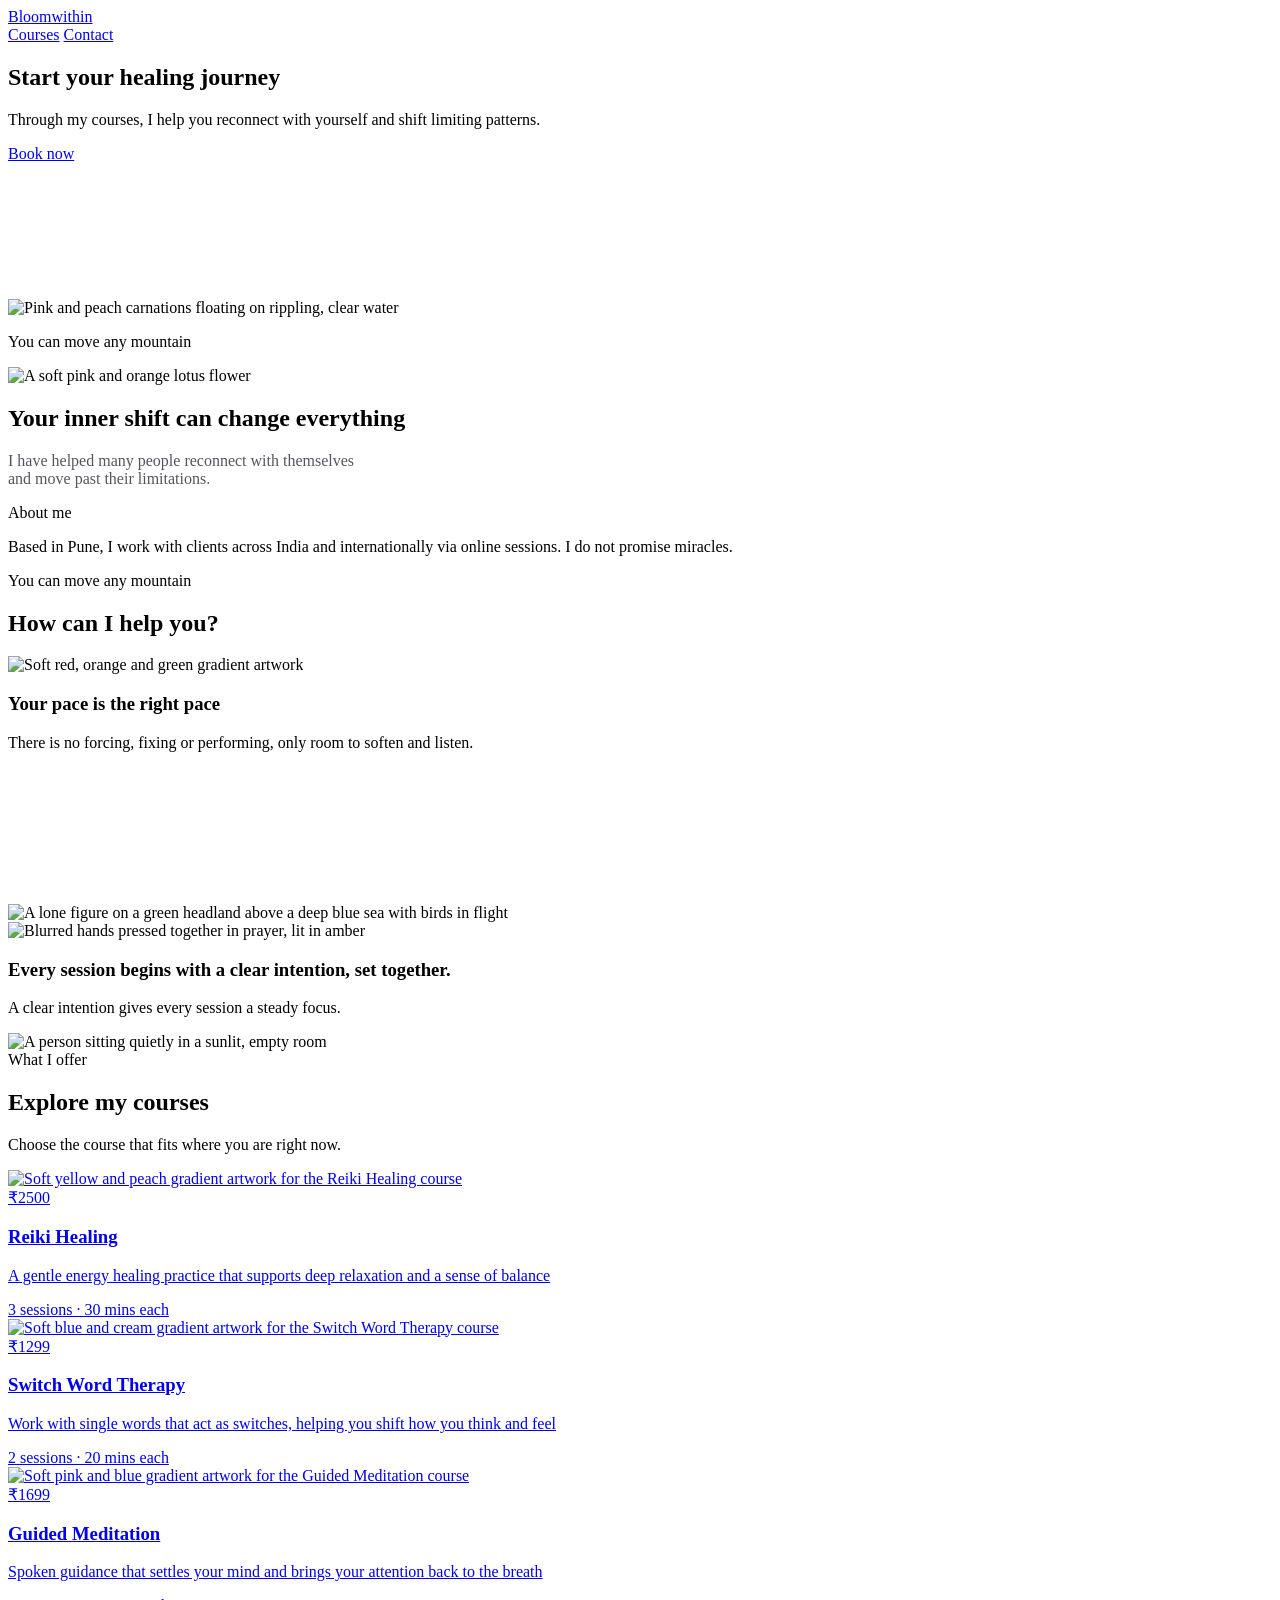
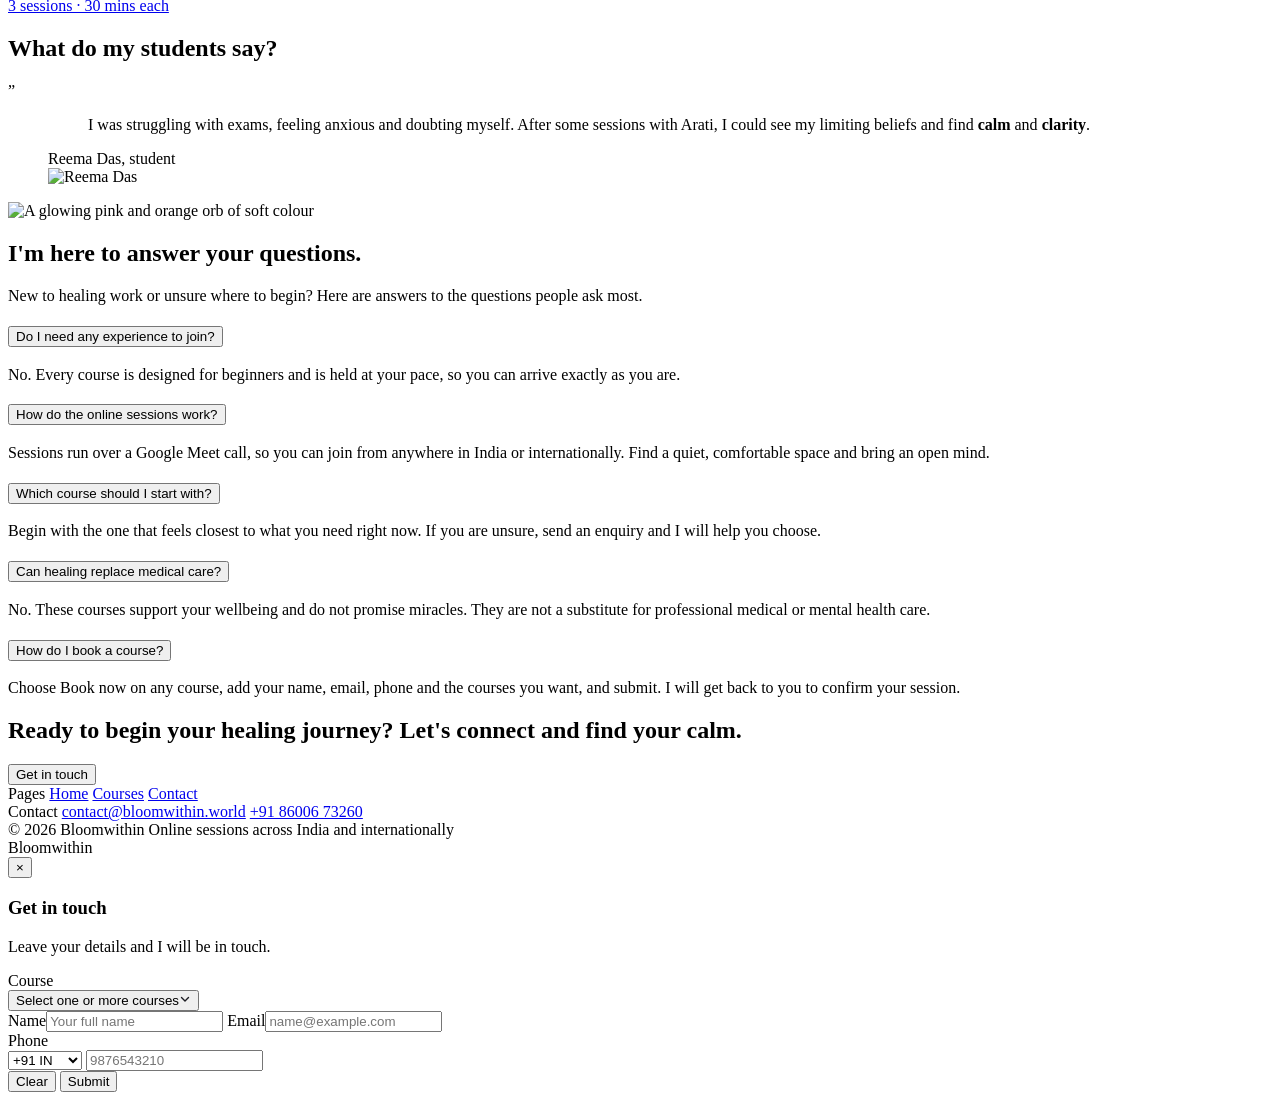
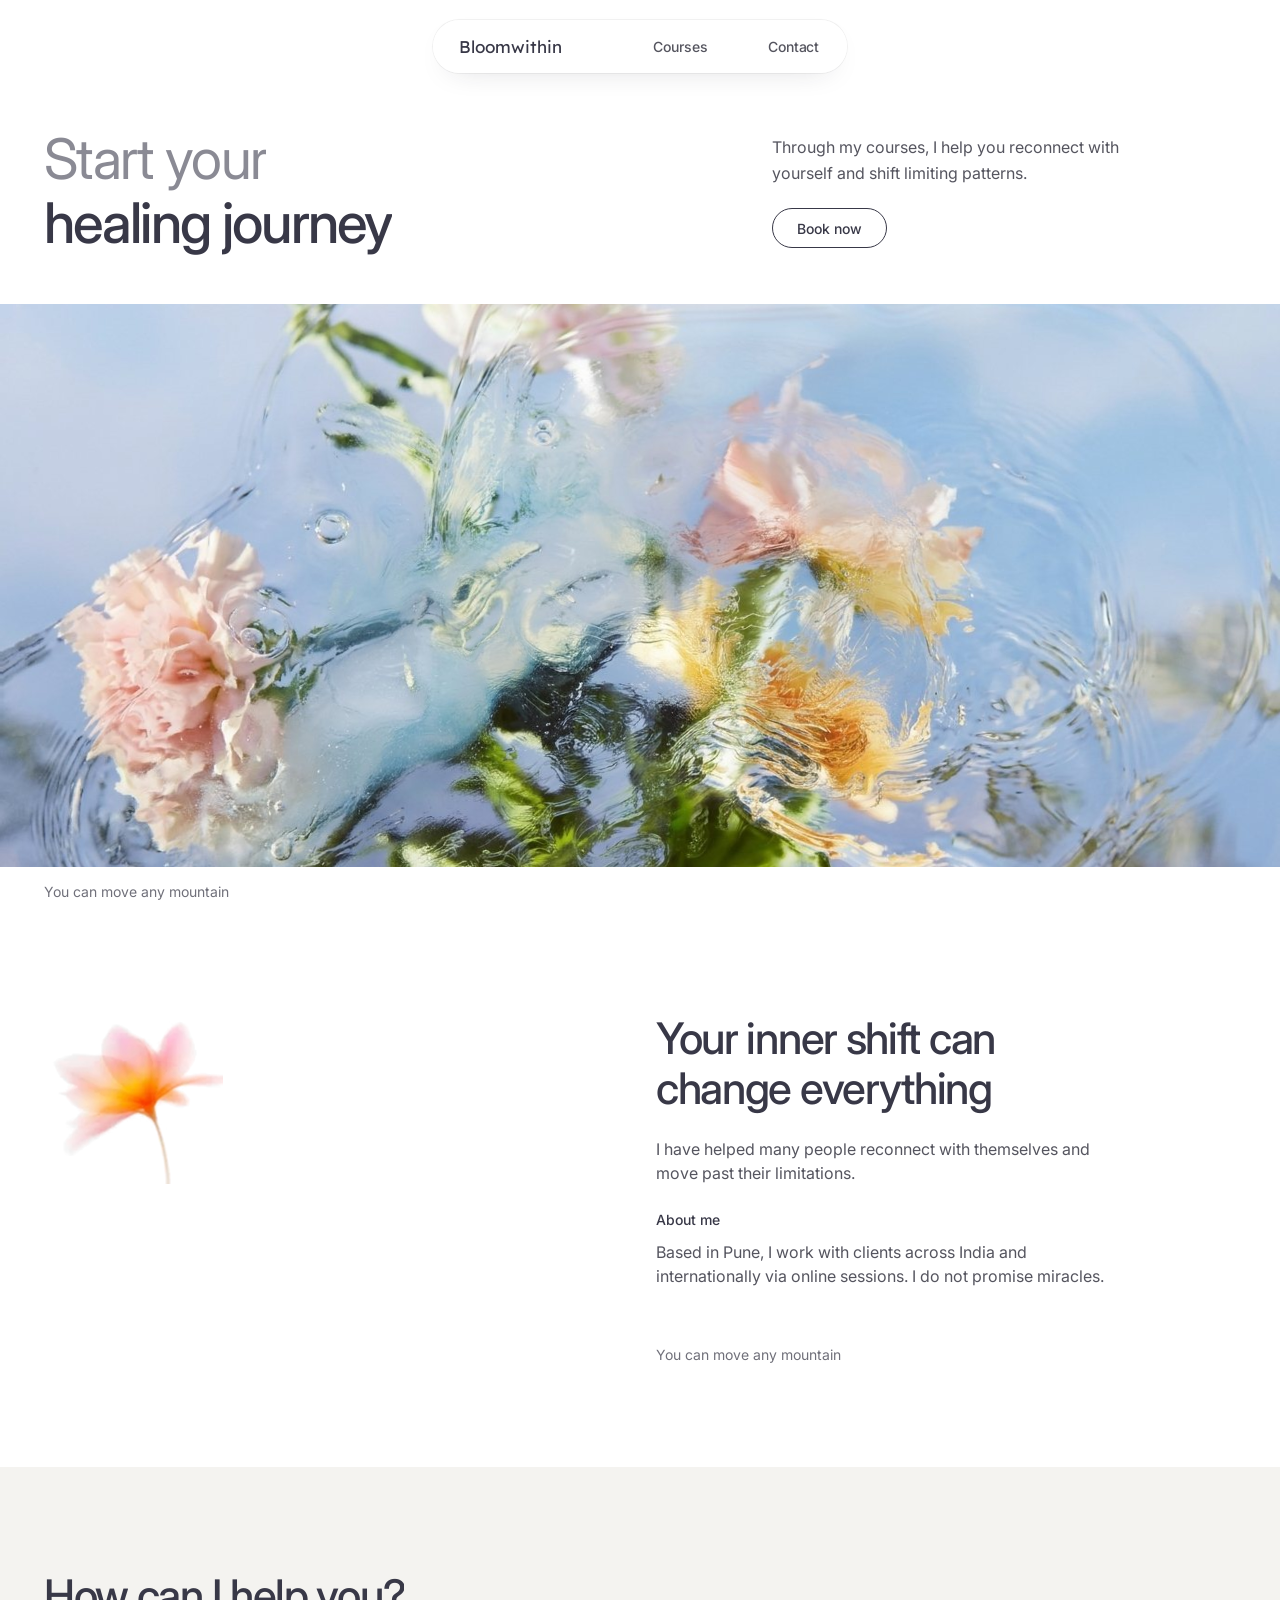
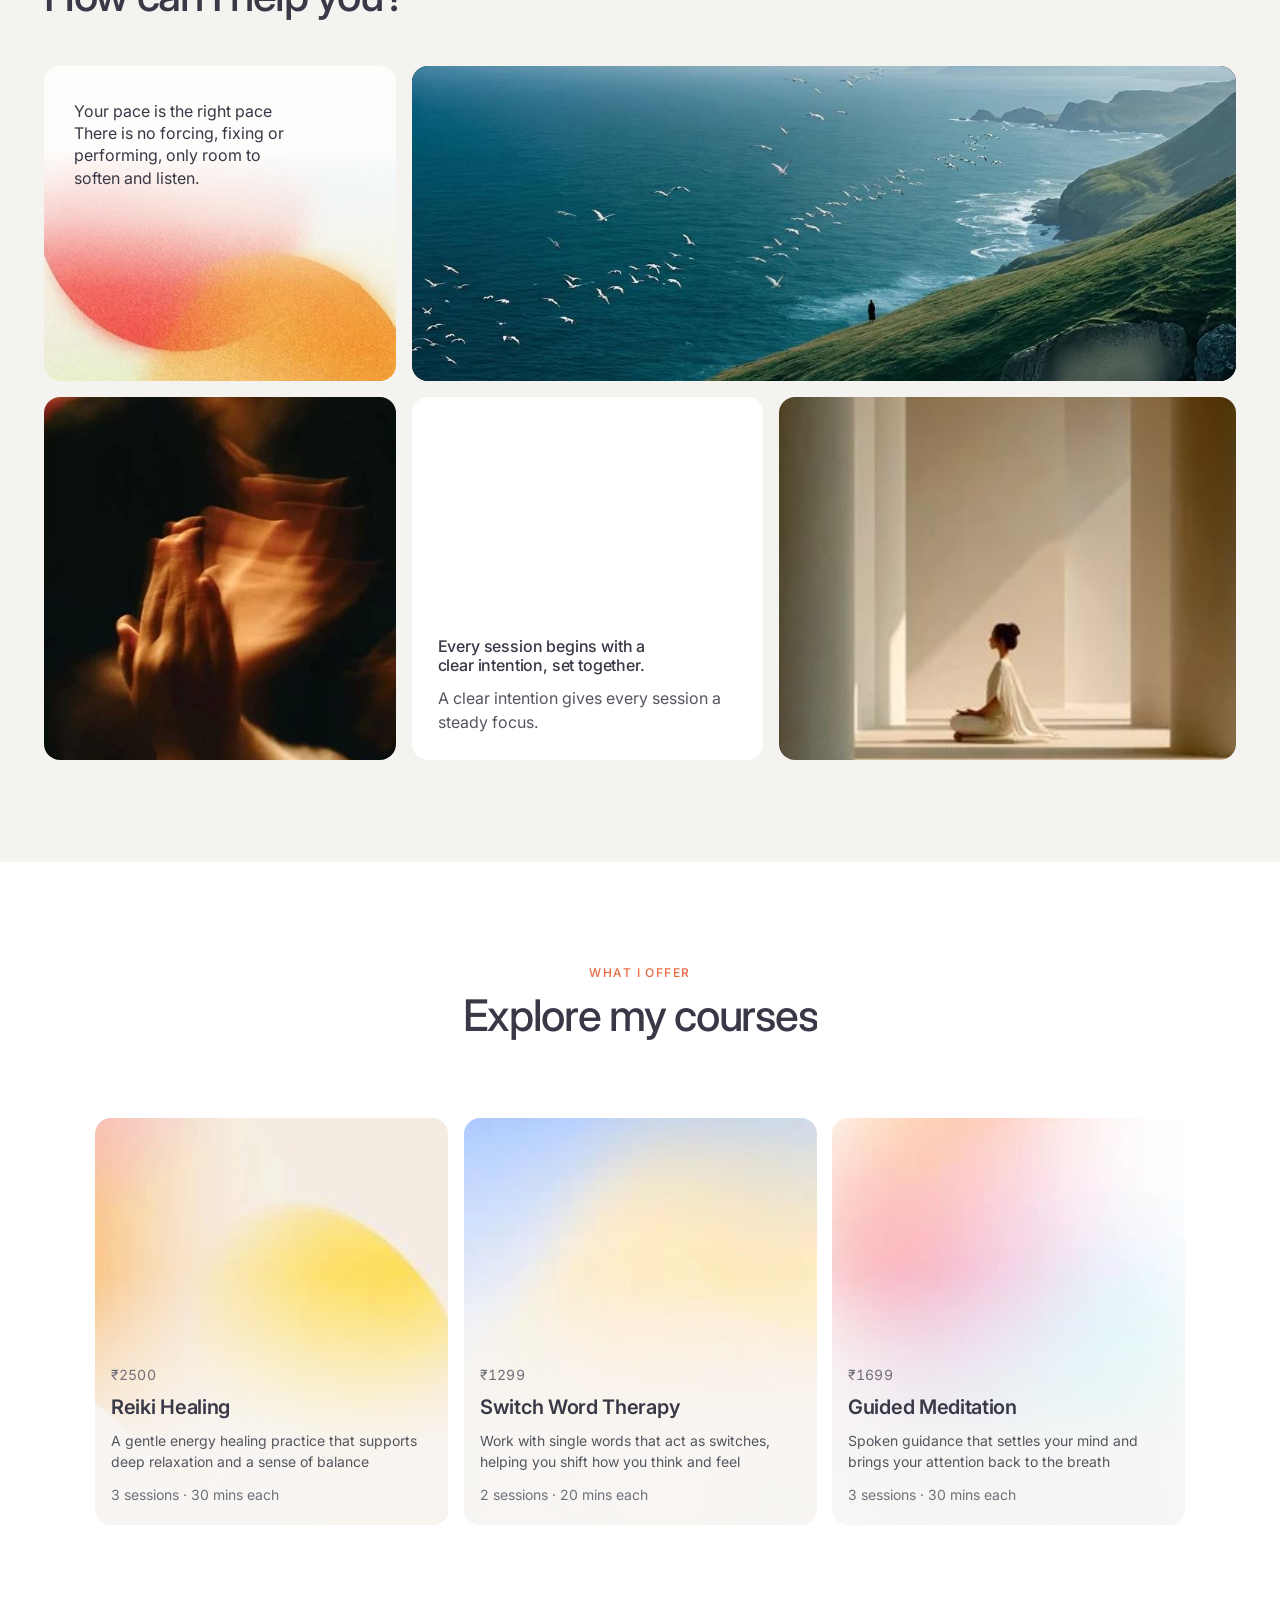
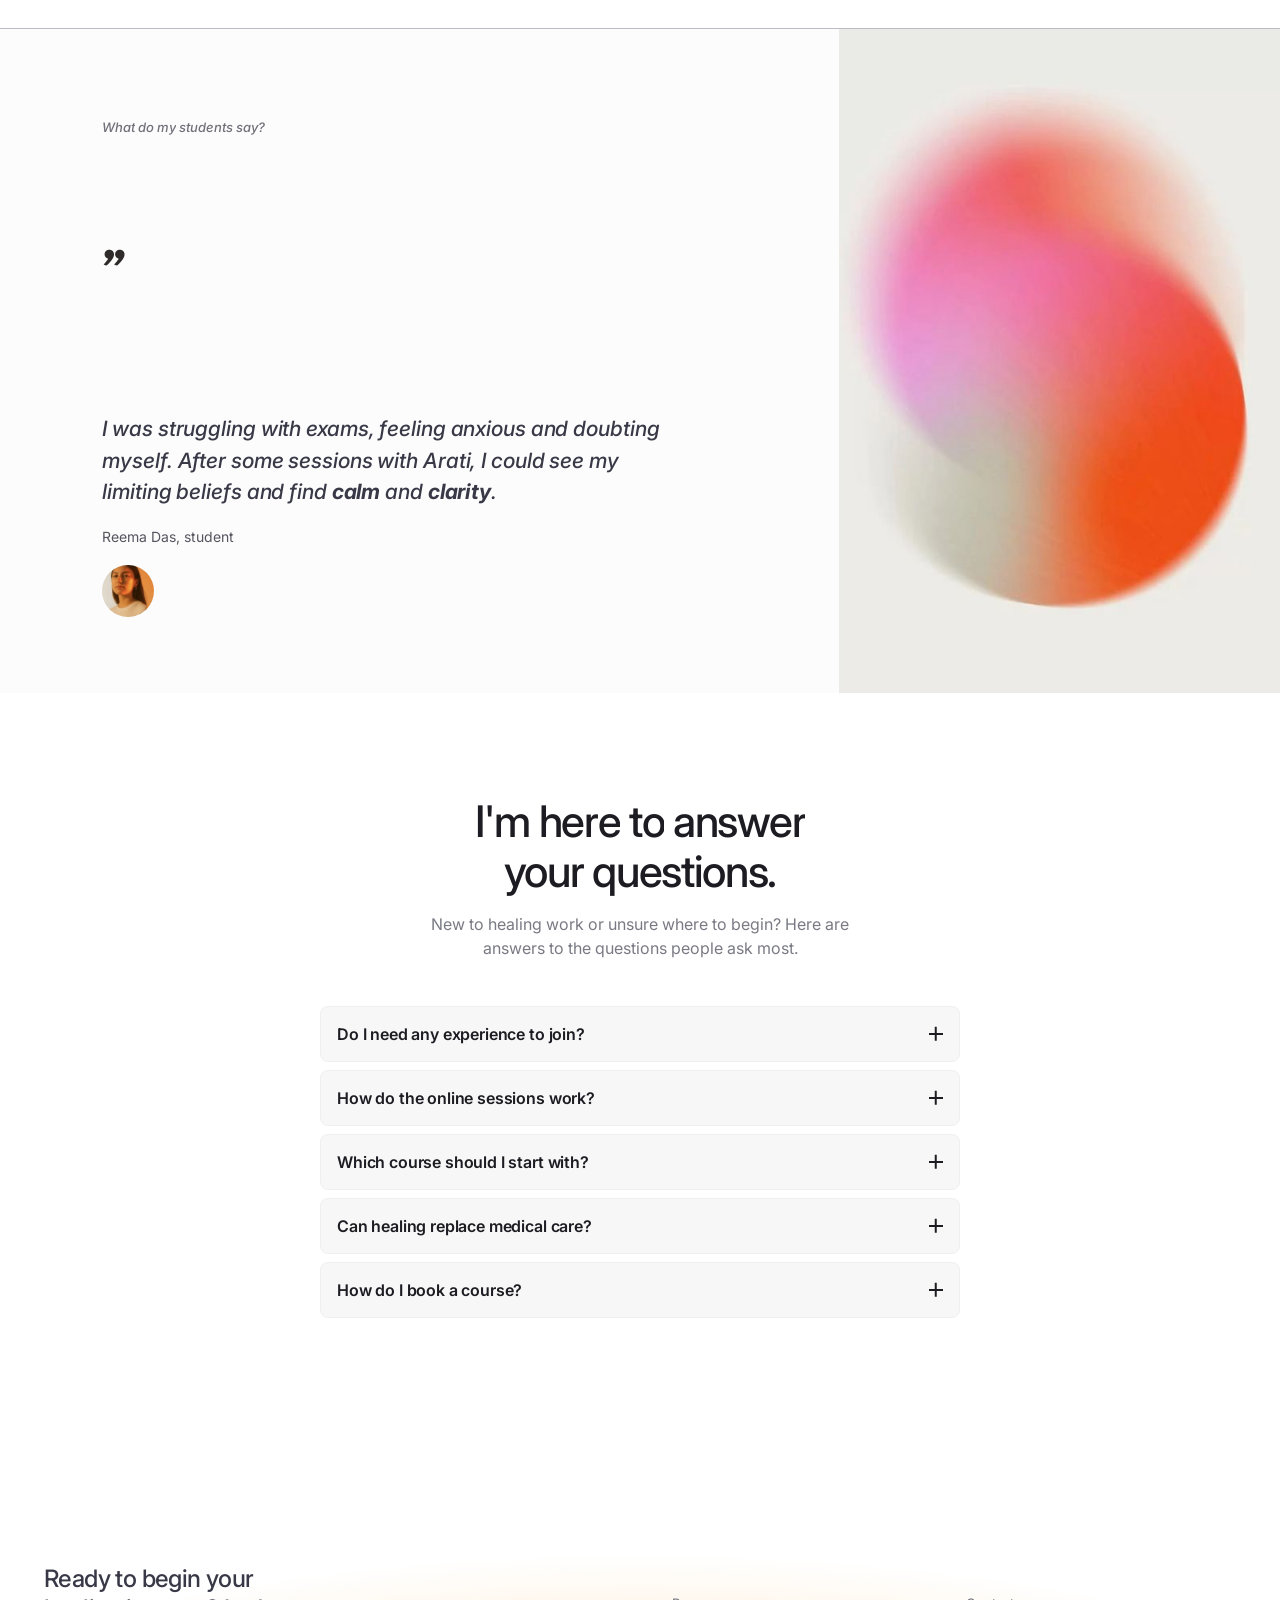
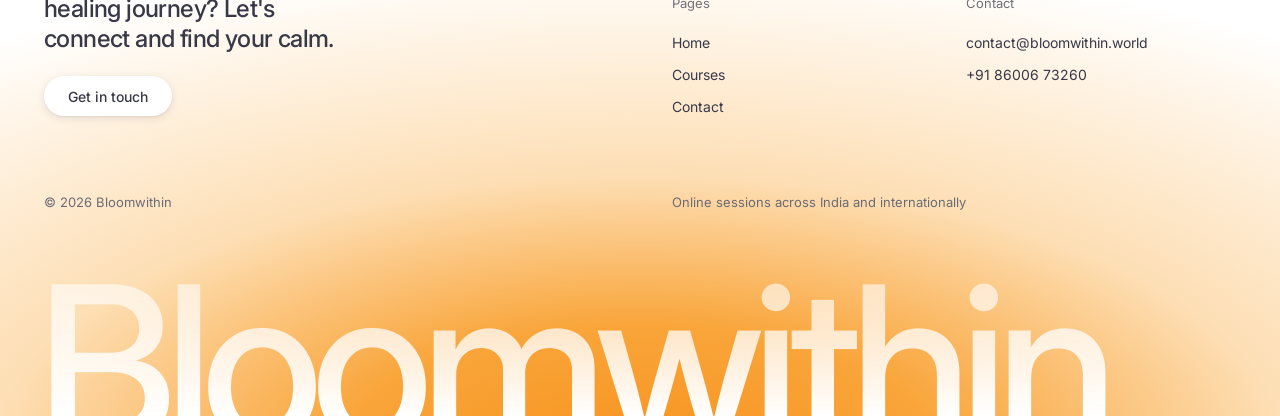
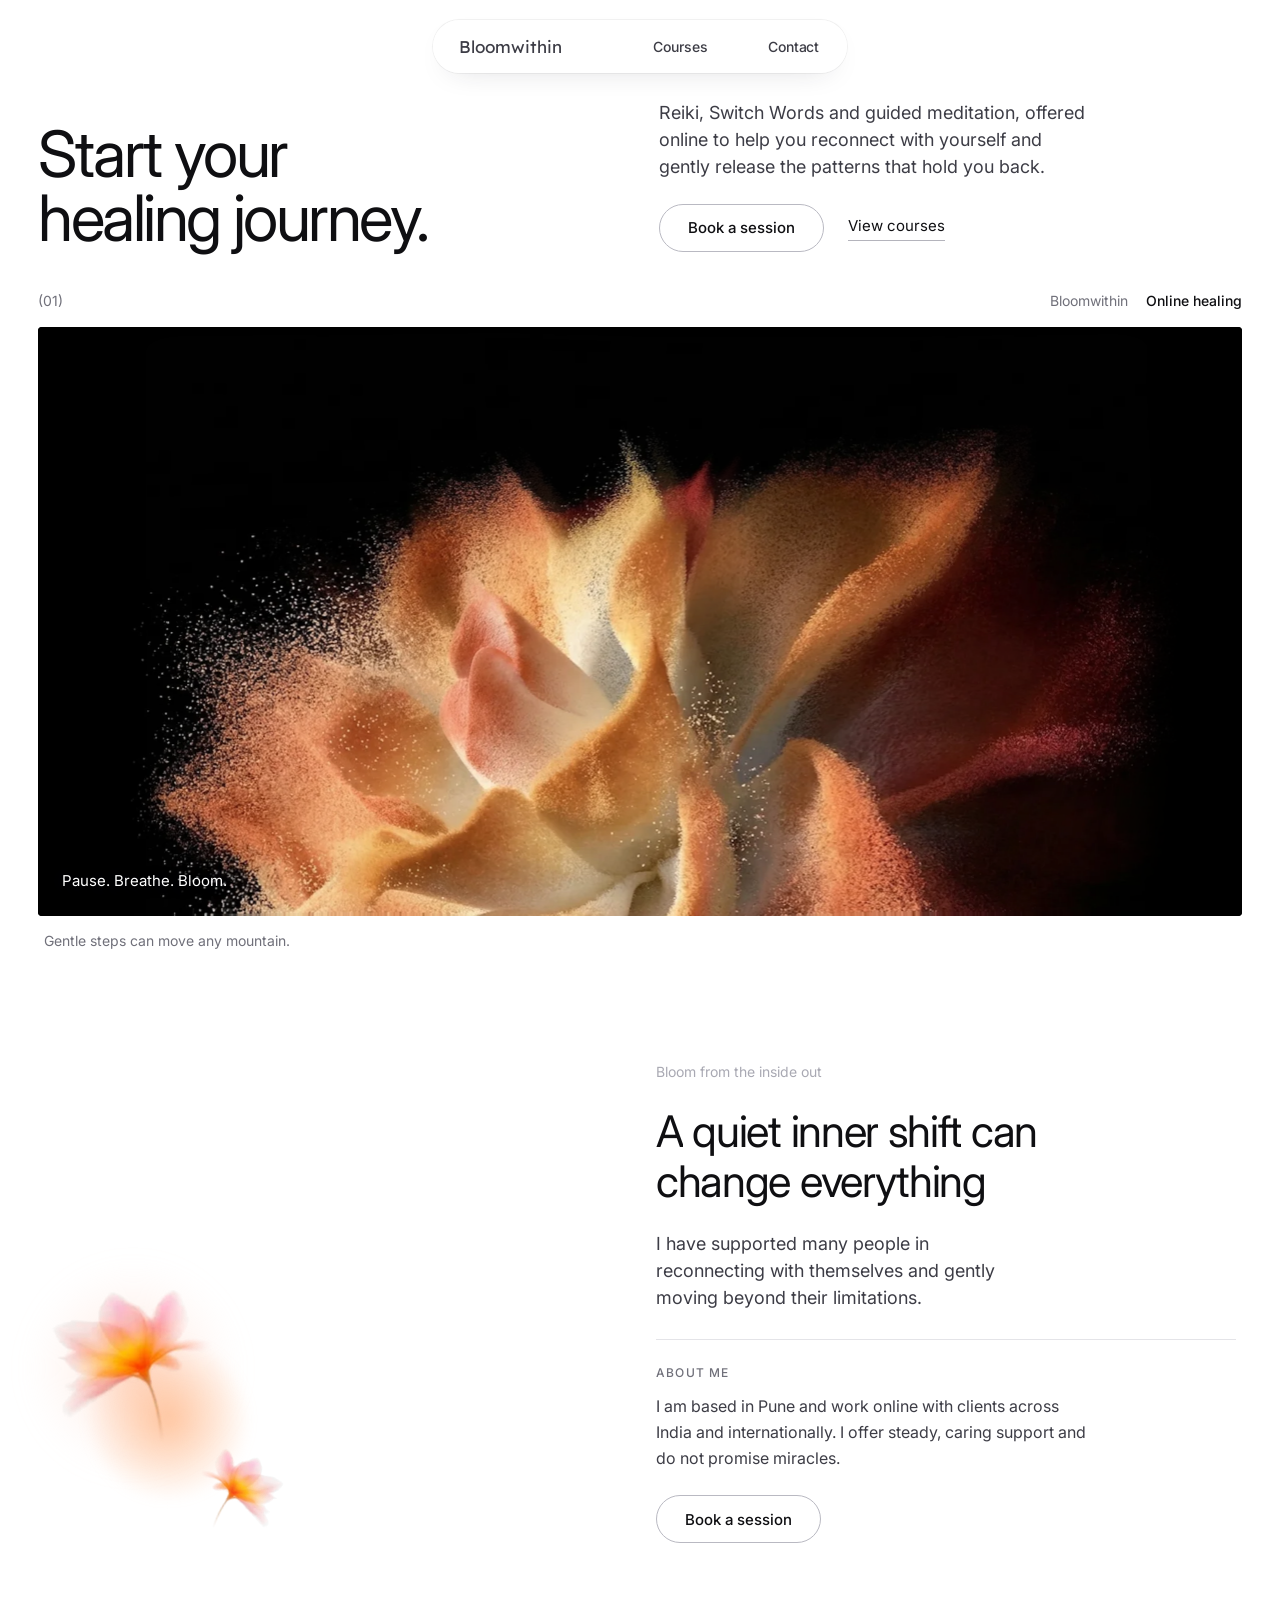
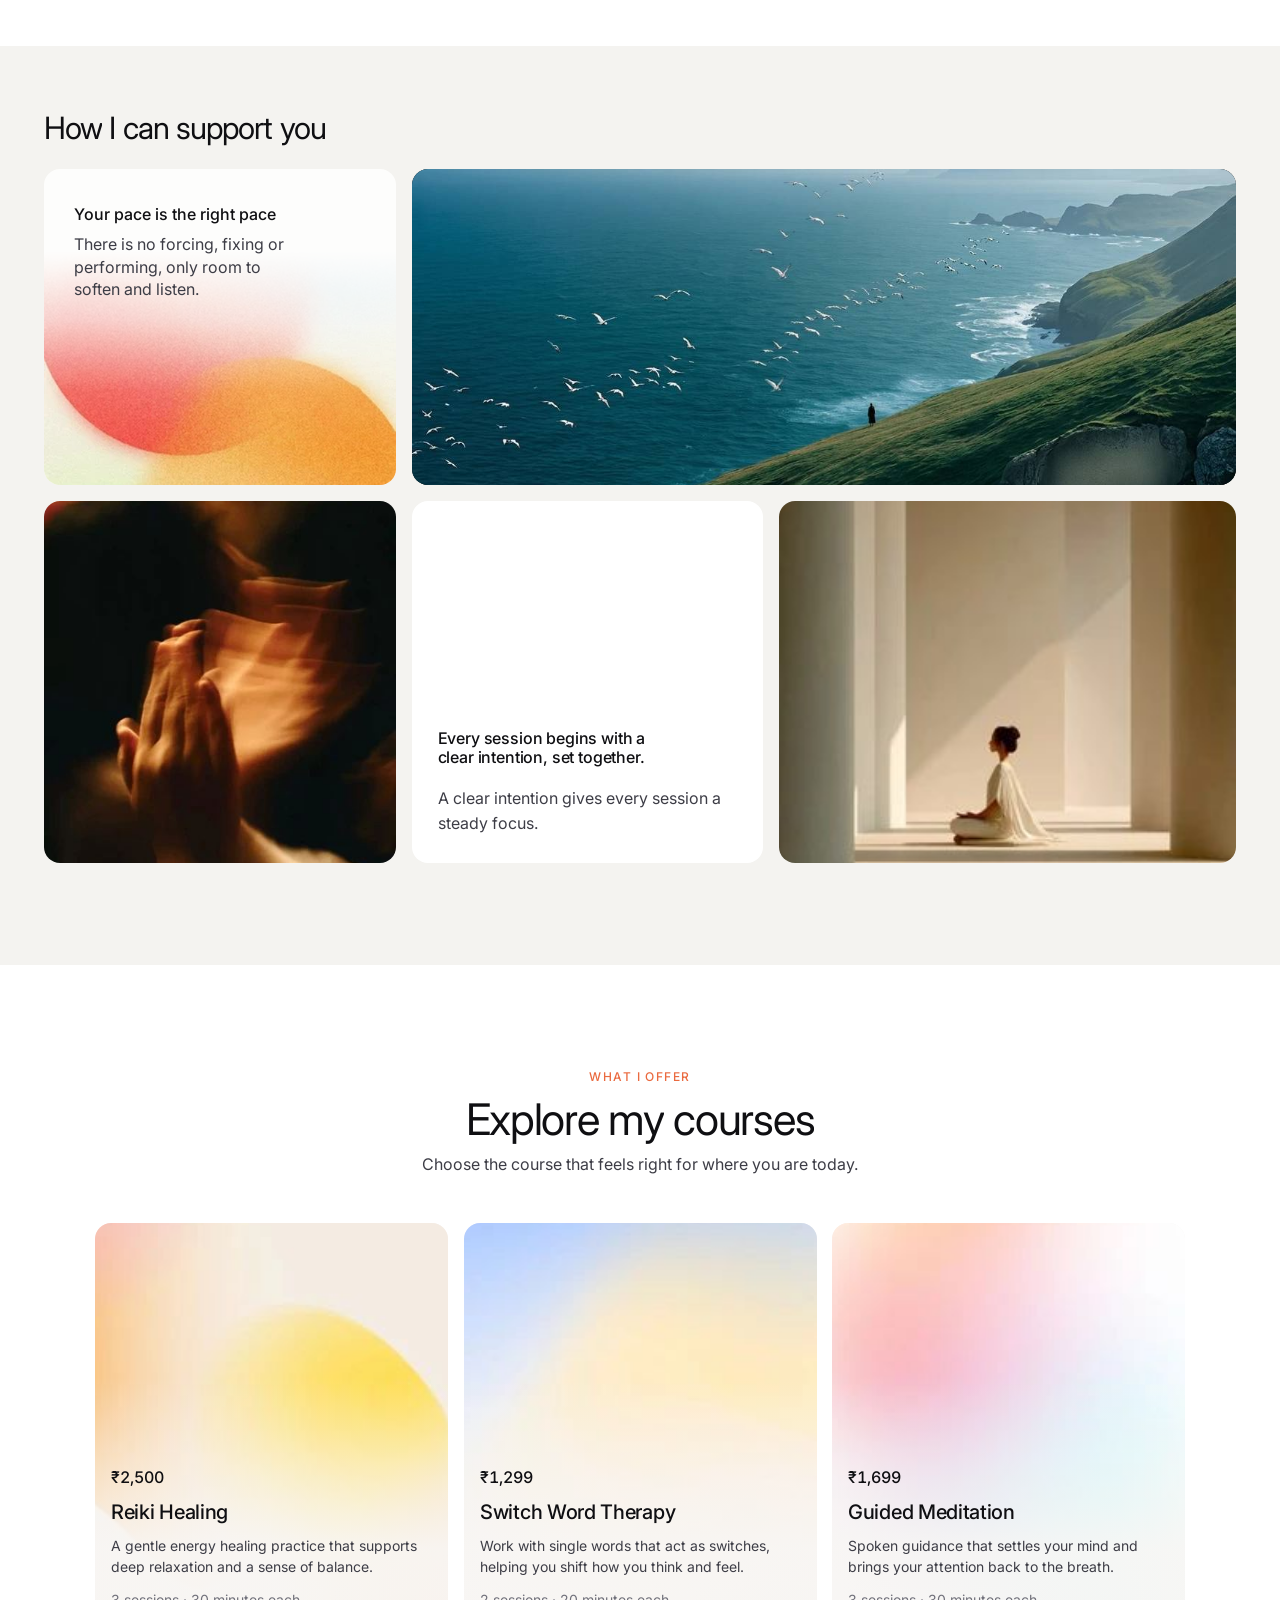
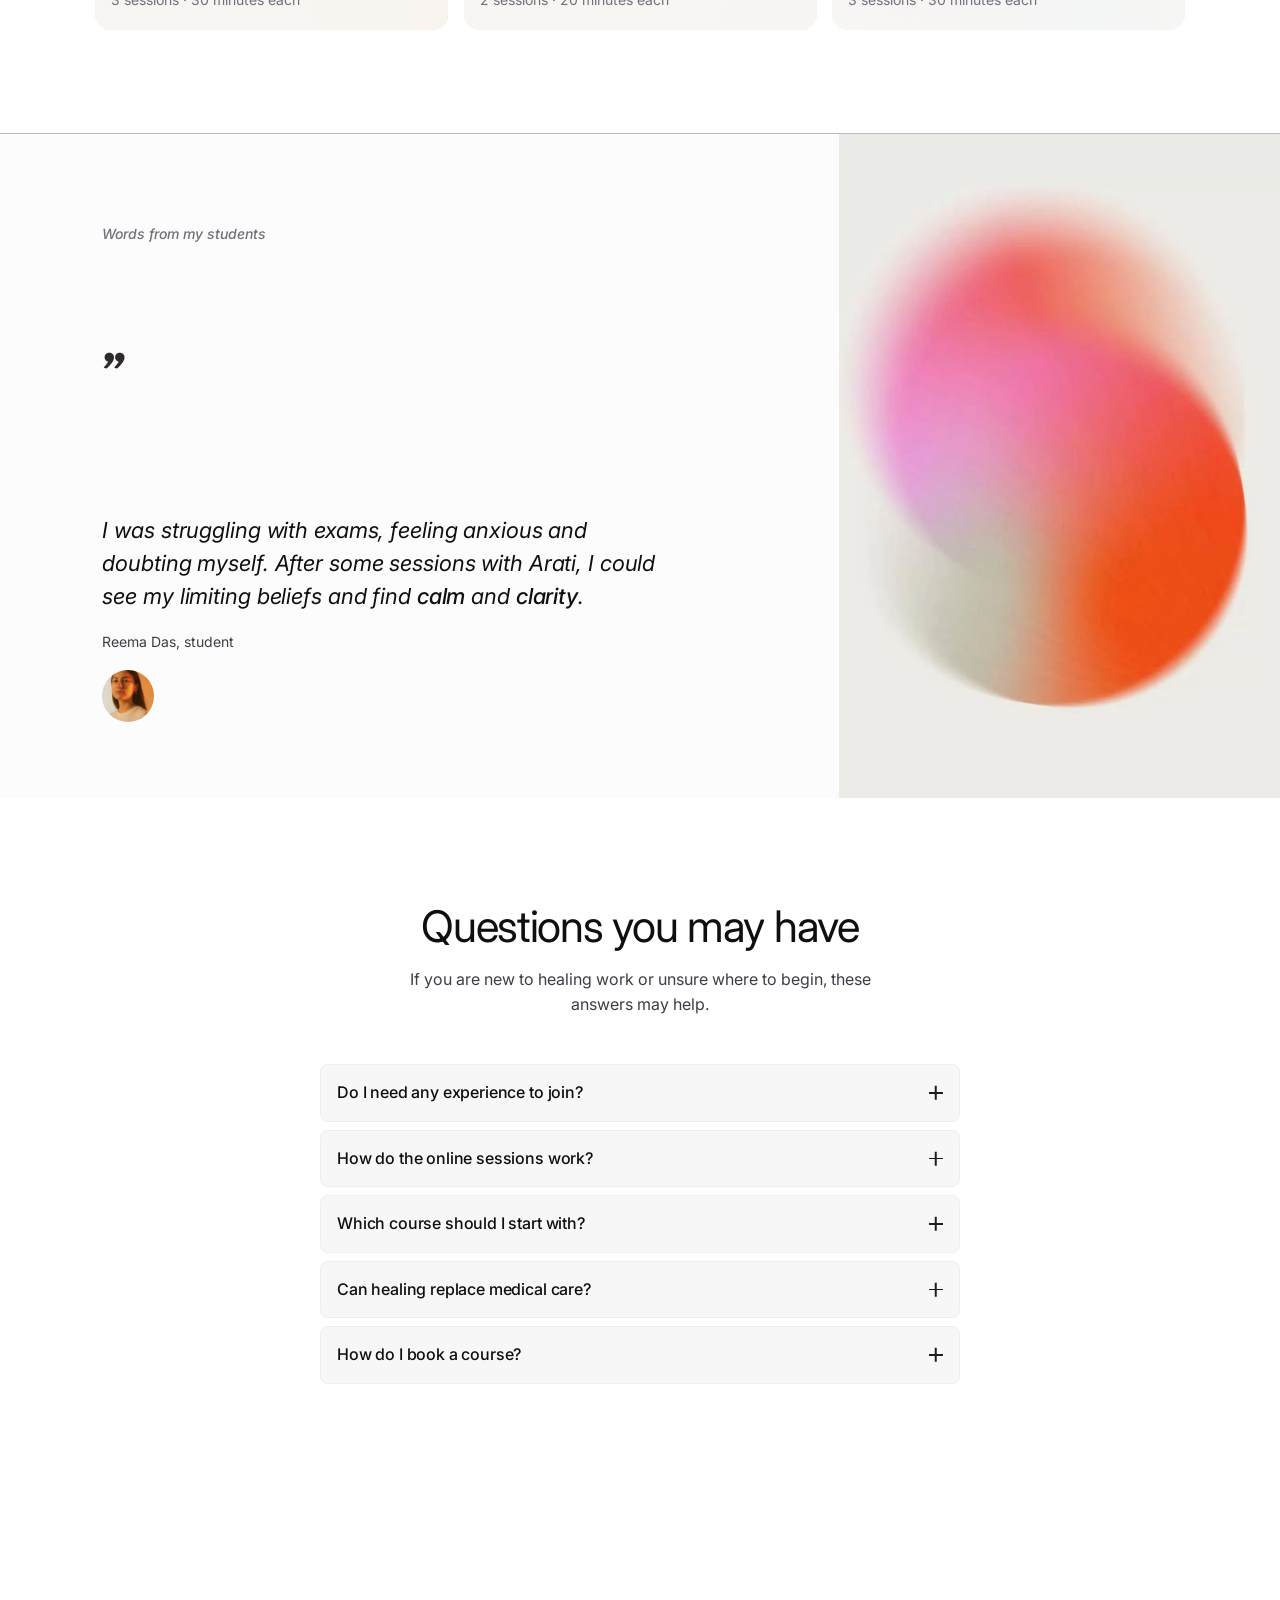
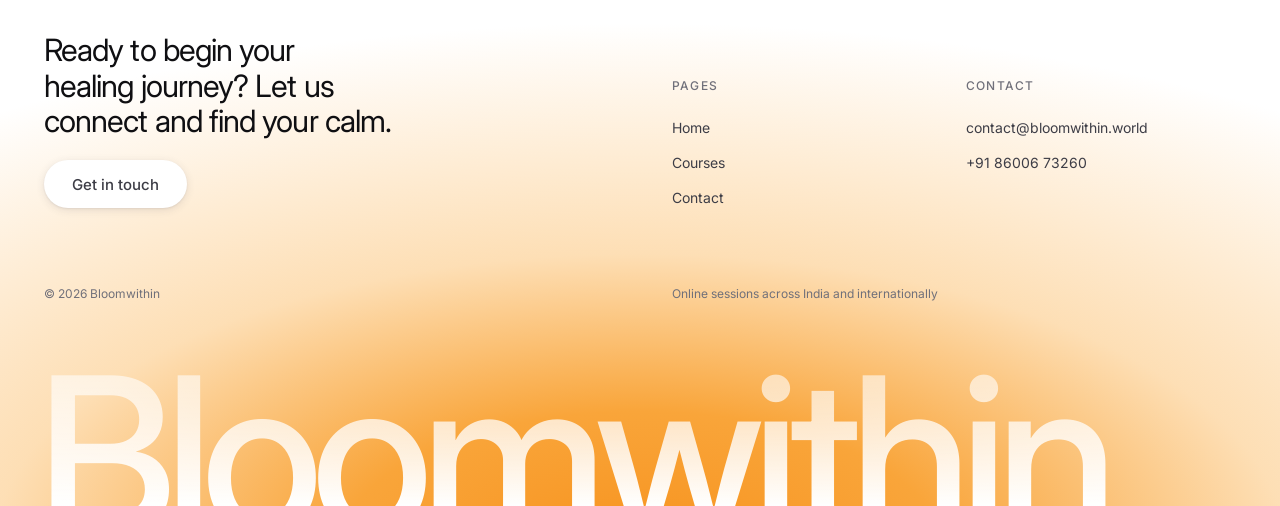
